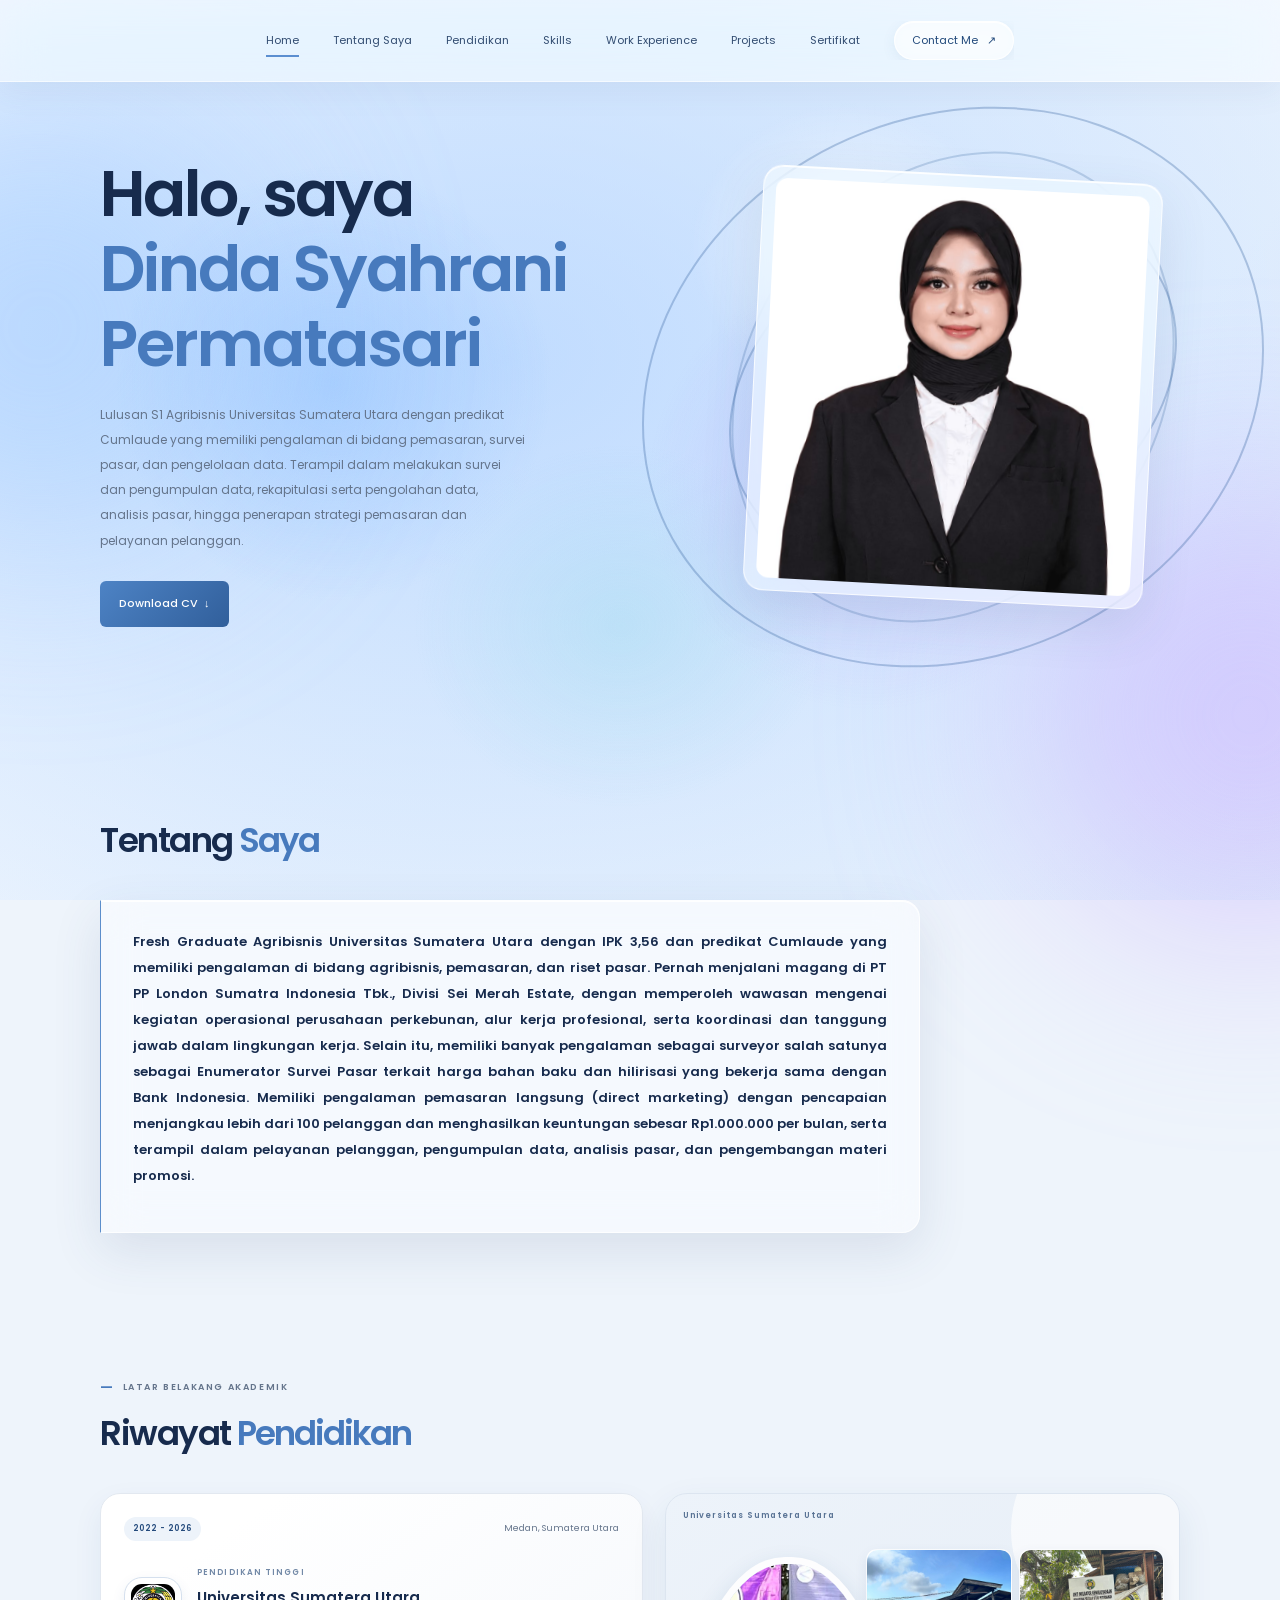
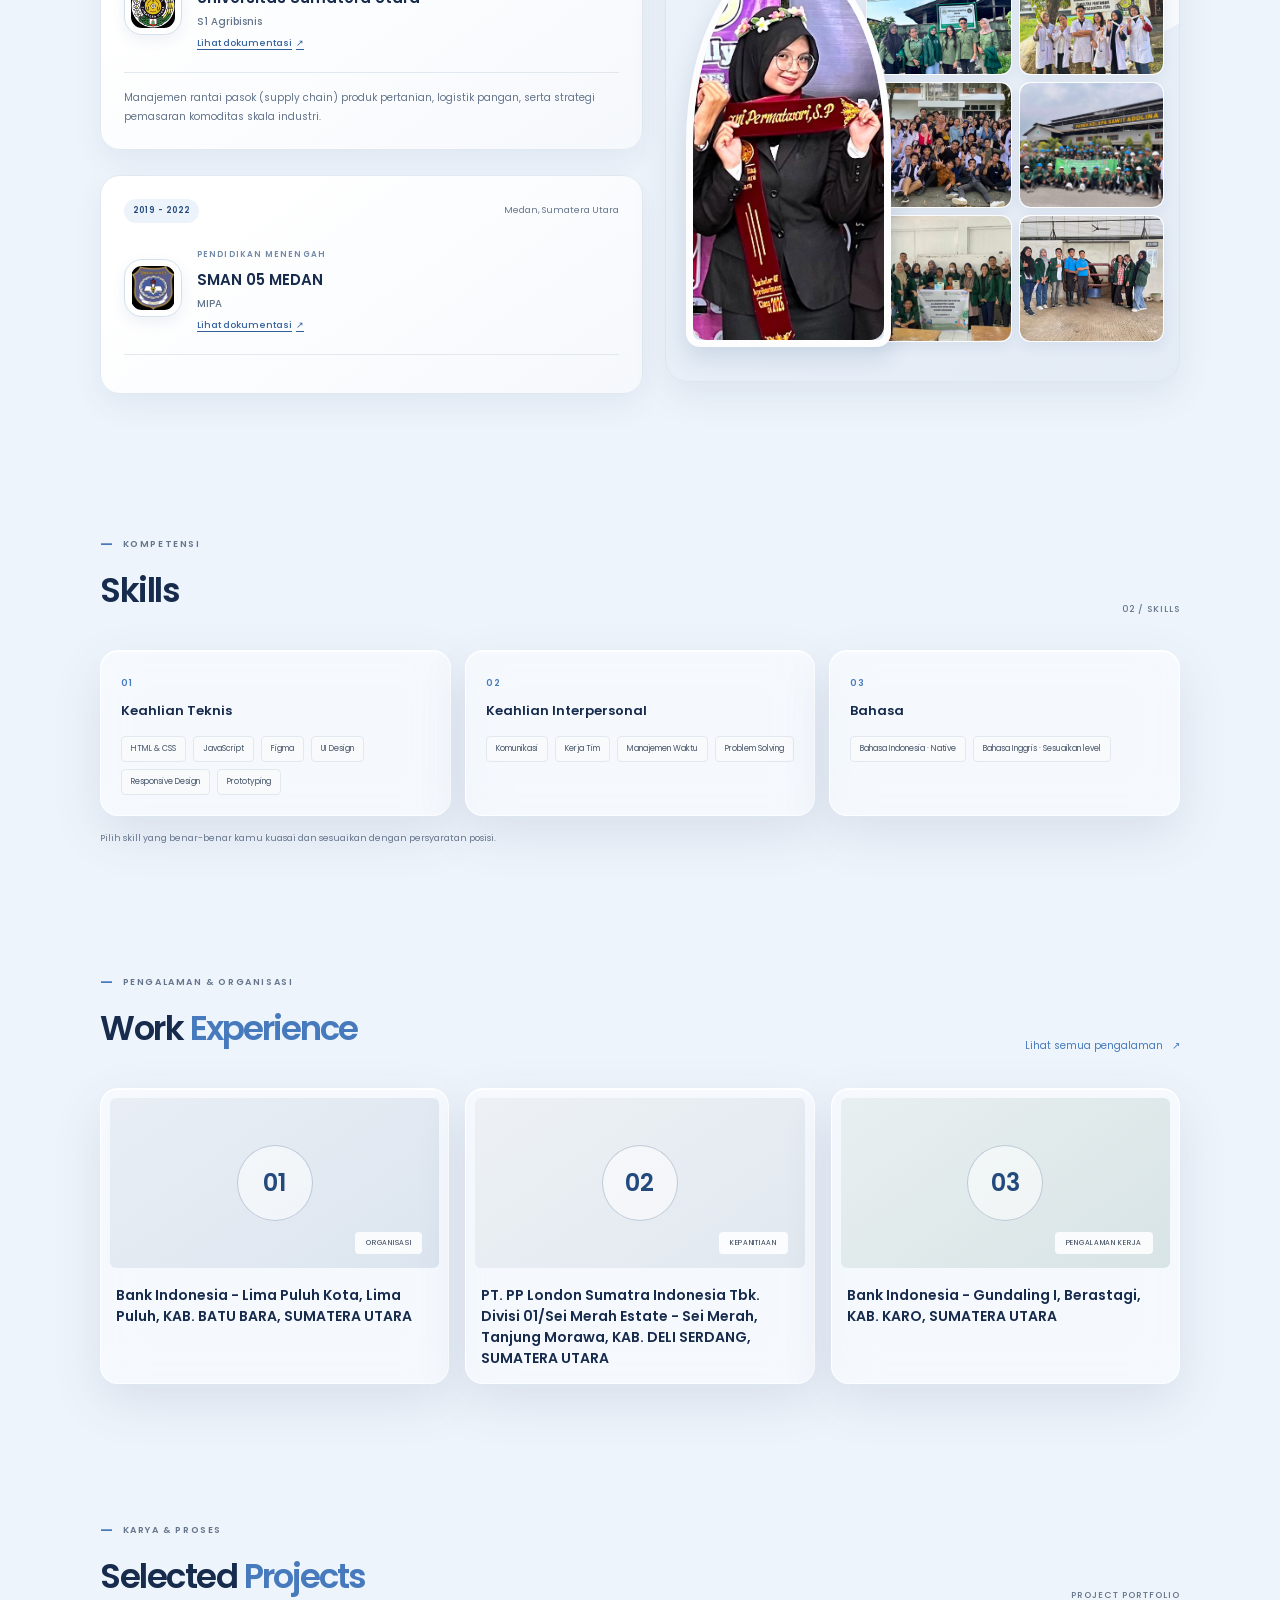
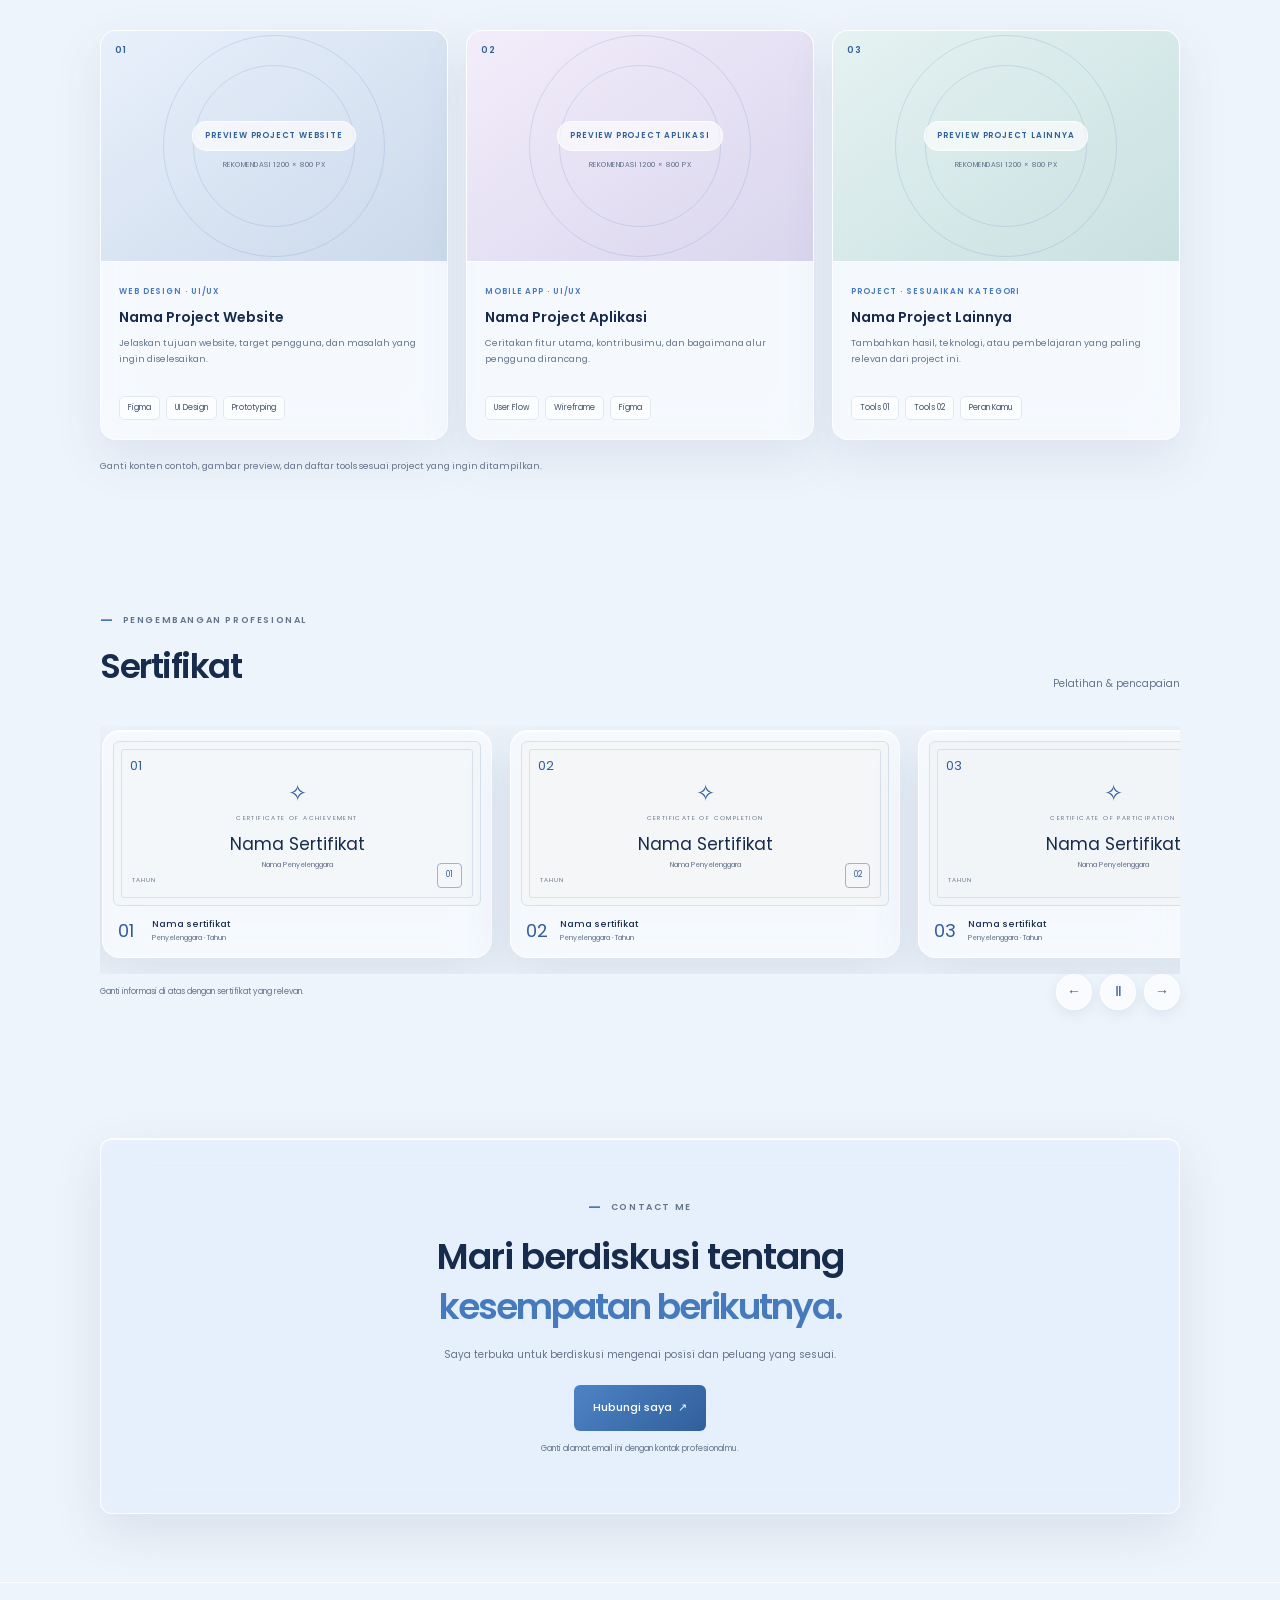
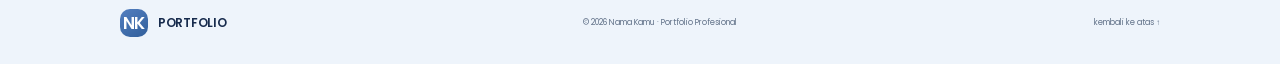
==== index.html @ f0061ddd "penambahan dokumentasi" ====
<!DOCTYPE html>
<html lang="id">
  <head>
    <meta charset="UTF-8" />
    <meta name="viewport" content="width=device-width, initial-scale=1.0" />
    <meta
      name="description"
      content="Portfolio profesional berisi profil, project, kompetensi, dan sertifikat."
    />
    <meta name="theme-color" content="#f7f9fc" />
    <title>Dinda Syahrani — Portfolio </title>
    <link rel="preconnect" href="https://fonts.googleapis.com" />
    <link rel="preconnect" href="https://fonts.gstatic.com" crossorigin />
    <link
      href="https://fonts.googleapis.com/css2?family=Poppins:wght@300;400;500;600;700;800&display=swap"
      rel="stylesheet"
    />
    <link rel="stylesheet" href="style.css" />
    <script src="script.js" defer></script>
  </head>
  <body>
    <div class="scroll-progress" aria-hidden="true"><span></span></div>
    <div class="page-glow page-glow-one" aria-hidden="true"></div>
    <div class="page-glow page-glow-two" aria-hidden="true"></div>

    <header class="site-header">
      <!-- <a class="brand" href="index.html" aria-label="Kembali ke beranda">
        <span class="brand-mark">DS</span>
        <span>PORTFOLIO</span>
      </a> -->
      <nav class="site-nav" id="site-nav" aria-label="Navigasi utama">
        <a class="nav-link active" href="#home">Home</a>
        <a class="nav-link" href="#about">Tentang Saya</a>
        <a class="nav-link" href="#education">Pendidikan</a>
        <a class="nav-link" href="#skills">Skills</a>
        <a class="nav-link" href="#work-experience">Work Experience</a>
        <a class="nav-link" href="#projects">Projects</a>
        <a class="nav-link" href="#certificates">Sertifikat</a>
        <a class="nav-cta" href="#contact">Contact Me <span>↗</span></a>
      </nav>
    </header>

    <main>
      <section class="hero section-shell" id="home">
        <div class="hero-copy reveal">

          <h1>Halo, saya<br /><span class="pink-text">Dinda Syahrani Permatasari</span></h1>
          <p class="hero-description">
            Lulusan S1 Agribisnis Universitas Sumatera Utara dengan predikat Cumlaude yang memiliki pengalaman di bidang pemasaran, survei pasar,
            dan pengelolaan data. Terampil dalam melakukan survei dan pengumpulan data, rekapitulasi serta pengolahan data,
            analisis pasar, hingga penerapan strategi pemasaran dan pelayanan pelanggan.
          </p>
          <div class="hero-actions">
            <a class="button button-primary" href="CV/CV DINDA SYAHRANI PERMATASARI.pdf" download>
              Download CV <span>↓</span>
            </a>
          </div>
        </div>
        <div class="hero-art reveal" aria-label="Placeholder foto profil">
          <div class="orbit orbit-one"></div>
          <div class="orbit orbit-two"></div>
          <div class="orbit orbit-three"></div>

          <div class="profile-card">
            <div class="portrait-frame">
             <img
                class="portrait"
                src="Picture/Hlaman Utama.jpeg"
                alt="Foto Dinda Syahrani"
              />
            </div>
          </div>
        </div>
      </section>

      <section class="about section-shell" id="about">
        <div class="section-heading reveal">
          <h2>Tentang <span class="pink-text">Saya</span></h2>
        </div>
        <div class="about-summary reveal">
          <p>
            <strong>
              Fresh Graduate Agribisnis Universitas Sumatera Utara dengan IPK 3,56 dan predikat Cumlaude yang memiliki pengalaman di bidang agribisnis, pemasaran, dan riset pasar. Pernah menjalani magang di PT PP London Sumatra Indonesia Tbk., Divisi Sei Merah Estate, dengan memperoleh wawasan mengenai kegiatan operasional perusahaan perkebunan, alur kerja profesional, serta koordinasi dan tanggung jawab dalam lingkungan kerja. Selain itu, memiliki banyak pengalaman sebagai surveyor salah satunya sebagai Enumerator Survei Pasar terkait harga bahan baku dan hilirisasi yang bekerja sama dengan Bank Indonesia. Memiliki pengalaman pemasaran langsung (direct marketing) dengan pencapaian menjangkau lebih dari 100 pelanggan dan menghasilkan keuntungan sebesar Rp1.000.000 per bulan, serta terampil dalam pelayanan pelanggan, pengumpulan data, analisis pasar, dan pengembangan materi promosi.
            </strong>
          </p>
        </div>
      </section>



      <section class="resume-section section-shell education-section" id="education">
        <div class="section-heading reveal">
          <div>
          <span class="eyebrow"><span class="sparkle">—</span> LATAR BELAKANG AKADEMIK</span>
            <h2>Riwayat <span class="pink-text">Pendidikan</span></h2>
          </div>
        </div>
        <div class="education-layout">
          <div class="education-details">
            <article class="education-primary reveal">
              <div class="education-meta">
                <span class="timeline-date">2022 - 2026</span>
                <span class="timeline-location">Medan, Sumatera Utara</span>
              </div>
              <div class="education-school">
                <img class="education-emblem" src="Picture/usu.jpeg" alt="Logo Universitas Sumatera Utara" />
                <div>
                  <span class="education-kicker">PENDIDIKAN TINGGI</span>
                  <h3>Universitas Sumatera Utara</h3>
                  <p class="timeline-subtitle">S1 Agribisnis</p>
                  <a class="education-documentation" href="Dokumentasi/Cumlaude.pdf" target="_blank" rel="noopener">
                    Lihat dokumentasi <span aria-hidden="true">↗</span>
                  </a>
                </div>
              </div>
              <div class="education-rule" aria-hidden="true"></div>
              <p class="education-description">Manajemen rantai pasok (supply chain) produk pertanian, logistik pangan, serta strategi pemasaran komoditas skala industri.</p>
            </article>
            
            <article class="education-primary reveal">
              <div class="education-meta">
                <span class="timeline-date">2019 - 2022</span>
                <span class="timeline-location">Medan, Sumatera Utara</span>
              </div>
              <div class="education-school">
                <img class="education-emblem" src="Picture/sman 5.jpeg" alt="Logo SMAN 5 Medan" />
                <div>
                  <span class="education-kicker">PENDIDIKAN MENENGAH</span>
                  <h3>SMAN 05 MEDAN</h3>
                  <p class="timeline-subtitle">MIPA</p>
                  <a class="education-documentation" href="Dokumentasi/Ijazah SMA.pdf" target="_blank" rel="noopener">
                    Lihat dokumentasi <span aria-hidden="true">↗</span>
                  </a>
                </div>
              </div>
              <div class="education-rule" aria-hidden="true"></div>
            </article>
          </div>


          <div class="education-collage reveal" aria-label="Kolase foto pendidikan">
            <div class="education-collage-label">Universitas Sumatera Utara</div>
            <div class="education-photo-grid">
              <div class="education-photo education-photo-campus">
                <img src="Picture/Foto Kampus.jpeg" alt="Foto kampus" />
              </div>
              <div class="education-photo education-photo-activity">
                <img src="Picture/Foto Kegiatan.jpeg" alt="Foto kegiatan pendidikan" />
              </div>
              <div class="education-photo education-photo-class">
                <img src="Picture/Foto Kelas.jpeg" alt="Foto kelas" />
              </div>
              <div class="education-photo education-photo-project">
                <img src="Picture/WhatsApp Image 2026-11-02 at 10.07.2222.jpeg" alt="Foto proyek pendidikan" />
              </div>
              <div class="education-photo education-photo-project">
                <img src="Picture/foto 5.jpeg" alt="Foto proyek pendidikan" />
              </div>
              <div class="education-photo education-photo-project2">
                <img src="Picture/foto 6.jpeg" alt="Foto proyek pendidikan" />
              </div>
            </div>
            <div class="education-photo education-photo-portrait">
              <img src="Picture/foto client.jpeg" alt="">
            </div>
          </div>
        </div>
      </section>

      

      <section class="resume-section section-shell" id="skills">
        <div class="section-heading section-heading-row reveal">
          <div>
            <span class="eyebrow"><span class="sparkle">—</span> KOMPETENSI</span>
            <h2>Skills</h2>
          </div>
          <span class="section-index">02 / SKILLS</span>
        </div>
        <div class="skills-grid">
          <article class="skill-group reveal">
            <span class="skill-number">01</span>
            <h3>Keahlian Teknis</h3>
            <div class="skill-tags"><span>HTML &amp; CSS</span><span>JavaScript</span><span>Figma</span><span>UI Design</span><span>Responsive Design</span><span>Prototyping</span></div>
          </article>
          <article class="skill-group reveal">
            <span class="skill-number">02</span>
            <h3>Keahlian Interpersonal</h3>
            <div class="skill-tags"><span>Komunikasi</span><span>Kerja Tim</span><span>Manajemen Waktu</span><span>Problem Solving</span></div>
          </article>
          <article class="skill-group reveal">
            <span class="skill-number">03</span>
            <h3>Bahasa</h3>
            <div class="skill-tags"><span>Bahasa Indonesia · Native</span><span>Bahasa Inggris · Sesuaikan level</span></div>
          </article>
        </div>
        <p class="section-note reveal">Pilih skill yang benar-benar kamu kuasai dan sesuaikan dengan persyaratan posisi.</p>
      </section>



      <section class="project-preview section-shell" id="work-experience">
        <div class="section-heading section-heading-row reveal">
          <div>
            <span class="eyebrow"><span class="sparkle">—</span> PENGALAMAN &amp; ORGANISASI</span>
            <h2>Work <span class="pink-text">Experience</span></h2>
          </div>
          <a class="text-link desktop-link" href="projects.html#experience-list">Lihat semua pengalaman <span>↗</span></a>
        </div>

        <div class="preview-grid">
          <a class="preview-card preview-one reveal" href="projects.html#organization-1">
            <div class="preview-art art-lilac"><span class="academic-visual">01</span><span class="art-bubble">ORGANISASI</span></div>
            <div class="preview-info"><div><span class="project-type"></span>
              <h3>Bank Indonesia - Lima 
                  Puluh Kota, Lima Puluh, 
                  KAB. BATU BARA, 
                  SUMATERA UTARA</h3>
            </div></div>
          </a>

          <a class="preview-card preview-two reveal" href="projects.html#organization-2">
            <div class="preview-art art-peach"><span class="academic-visual">02</span><span class="art-bubble">KEPANITIAAN</span></div>
            <div class="preview-info"><div><span class="project-type"></span>
              <h3>PT. PP London Sumatra 
                  Indonesia Tbk. 
                  Divisi 01/Sei Merah
                  Estate - Sei Merah, 
                  Tanjung Morawa, 
                  KAB. DELI SERDANG, 
                  SUMATERA UTARA</h3>
            </div></div>
          </a>

          <a class="preview-card preview-three reveal" href="projects.html#organization-3">
            <div class="preview-art art-mint"><span class="academic-visual">03</span><span class="art-bubble">PENGALAMAN KERJA</span></div>
            <div class="preview-info"><div><span class="project-type"></span>
              <h3>Bank Indonesia - Gundaling I, Berastagi, KAB. KARO, SUMATERA UTARA</h3>
            </div></div>
          </a>
        </div>
        <a class="text-link mobile-link" href="projects.html#experience-list">Lihat semua pengalaman <span>↗</span></a>
      </section>

      <section class="portfolio-projects section-shell" id="projects">
        <div class="section-heading section-heading-row reveal">
          <div>
            <span class="eyebrow"><span class="sparkle">—</span> KARYA &amp; PROSES</span>
            <h2>Selected <span class="pink-text">Projects</span></h2>
          </div>
          <span class="section-index">PROJECT PORTFOLIO</span>
        </div>
        <div class="project-showcase-grid">
          <article class="project-showcase-card reveal">
            <div class="project-showcase-visual project-visual-website" role="img" aria-label="Slot gambar preview project website">
              <span class="project-showcase-number">01</span>
              <span class="project-showcase-placeholder">PREVIEW PROJECT WEBSITE</span>
              <span class="project-showcase-size">REKOMENDASI 1200 × 800 PX</span>
            </div>
            <div class="project-showcase-copy">
              <span class="project-showcase-type">WEB DESIGN · UI/UX</span>
              <h3>Nama Project Website</h3>
              <p>Jelaskan tujuan website, target pengguna, dan masalah yang ingin diselesaikan.</p>
              <div class="project-showcase-tags"><span>Figma</span><span>UI Design</span><span>Prototyping</span></div>
            </div>
          </article>
          <article class="project-showcase-card reveal">
            <div class="project-showcase-visual project-visual-mobile" role="img" aria-label="Slot gambar preview project aplikasi">
              <span class="project-showcase-number">02</span>
              <span class="project-showcase-placeholder">PREVIEW PROJECT APLIKASI</span>
              <span class="project-showcase-size">REKOMENDASI 1200 × 800 PX</span>
            </div>
            <div class="project-showcase-copy">
              <span class="project-showcase-type">MOBILE APP · UI/UX</span>
              <h3>Nama Project Aplikasi</h3>
              <p>Ceritakan fitur utama, kontribusimu, dan bagaimana alur pengguna dirancang.</p>
              <div class="project-showcase-tags"><span>User Flow</span><span>Wireframe</span><span>Figma</span></div>
            </div>
          </article>
          <article class="project-showcase-card reveal">
            <div class="project-showcase-visual project-visual-dashboard" role="img" aria-label="Slot gambar preview project dashboard">
              <span class="project-showcase-number">03</span>
              <span class="project-showcase-placeholder">PREVIEW PROJECT LAINNYA</span>
              <span class="project-showcase-size">REKOMENDASI 1200 × 800 PX</span>
            </div>
            <div class="project-showcase-copy">
              <span class="project-showcase-type">PROJECT · SESUAIKAN KATEGORI</span>
              <h3>Nama Project Lainnya</h3>
              <p>Tambahkan hasil, teknologi, atau pembelajaran yang paling relevan dari project ini.</p>
              <div class="project-showcase-tags"><span>Tools 01</span><span>Tools 02</span><span>Peran Kamu</span></div>
            </div>
          </article>
        </div>
        <p class="section-note reveal">Ganti konten contoh, gambar preview, dan daftar tools sesuai project yang ingin ditampilkan.</p>
      </section>

      <section class="certificates section-shell" id="certificates">
        <div class="section-heading section-heading-row reveal">
          <div>
            <span class="eyebrow"><span class="sparkle">—</span> PENGEMBANGAN PROFESIONAL</span>
            <h2>Sertifikat</h2>
          </div>
          <span class="certificate-count">Pelatihan &amp; pencapaian</span>
        </div>
        <div class="certificate-carousel reveal" data-certificate-carousel>
          <div class="certificate-grid" data-certificate-track tabindex="0" aria-label="Daftar sertifikat">
            <article class="certificate-card">
              <div class="certificate-paper">
                <span class="certificate-corner">01</span>
                <span class="certificate-icon">✧</span>
                <span class="certificate-label">CERTIFICATE OF ACHIEVEMENT</span>
                <span class="certificate-name">Nama Sertifikat</span>
                <span class="certificate-recipient">Nama Penyelenggara</span>
                <span class="certificate-seal">01</span>
                <span class="certificate-year">TAHUN</span>
              </div>
              <div class="certificate-meta"><span>01</span><strong>Nama sertifikat</strong><span>Penyelenggara · Tahun</span></div>
            </article>
            <article class="certificate-card">
              <div class="certificate-paper certificate-paper-peach">
                <span class="certificate-corner">02</span>
                <span class="certificate-icon">✧</span>
                <span class="certificate-label">CERTIFICATE OF COMPLETION</span>
                <span class="certificate-name">Nama Sertifikat</span>
                <span class="certificate-recipient">Nama Penyelenggara</span>
                <span class="certificate-seal">02</span>
                <span class="certificate-year">TAHUN</span>
              </div>
              <div class="certificate-meta"><span>02</span><strong>Nama sertifikat</strong><span>Penyelenggara · Tahun</span></div>
            </article>
            <article class="certificate-card">
              <div class="certificate-paper certificate-paper-lilac">
                <span class="certificate-corner">03</span>
                <span class="certificate-icon">✧</span>
                <span class="certificate-label">CERTIFICATE OF PARTICIPATION</span>
                <span class="certificate-name">Nama Sertifikat</span>
                <span class="certificate-recipient">Nama Penyelenggara</span>
                <span class="certificate-seal">03</span>
                <span class="certificate-year">TAHUN</span>
              </div>
              <div class="certificate-meta"><span>03</span><strong>Nama sertifikat</strong><span>Penyelenggara · Tahun</span></div>
            </article>
          </div>
          <div class="certificate-carousel-controls">
            <p class="certificate-note">Ganti informasi di atas dengan sertifikat yang relevan.</p>
            <div class="certificate-carousel-buttons">
              <button class="carousel-button" type="button" data-certificate-prev aria-label="Lihat sertifikat sebelumnya">←</button>
              <button class="carousel-button" type="button" data-certificate-toggle aria-label="Jeda auto slide">Ⅱ</button>
              <button class="carousel-button" type="button" data-certificate-next aria-label="Lihat sertifikat berikutnya">→</button>
            </div>
          </div>
        </div>
      </section>

      <section class="contact-section section-shell" id="contact">
        <div class="contact-card reveal">
          <span class="contact-flower">✿</span>
          <span class="eyebrow"><span class="sparkle">—</span> CONTACT ME</span>
          <h2>Mari berdiskusi tentang<br /><span class="pink-text">kesempatan berikutnya.</span></h2>
          <p>Saya terbuka untuk berdiskusi mengenai posisi dan peluang yang sesuai.</p>
          <a class="button button-primary" href="mailto:hello@example.com">Hubungi saya <span>↗</span></a>
          <span class="contact-note">Ganti alamat email ini dengan kontak profesionalmu.</span>
        </div>
      </section>
    </main>

    <footer class="site-footer">
      <a class="brand footer-brand" href="#home"><span class="brand-mark">NK</span><span>PORTFOLIO</span></a>
      <p>© 2026 Nama Kamu · Portfolio Profesional</p>
      <a class="back-top" href="#home">kembali ke atas ↑</a>
    </footer>
  </body>
</html>
---- style.css ----
@import url("https://fonts.googleapis.com/css2?family=DM+Serif+Display:ital@0;1&display=swap");

:root {
  --ink: #392b36;
  --muted: #877681;
  --pink: #e77eaa;
  --pink-dark: #c85c8c;
  --pink-light: #fff0f6;
  --line: #f2e4eb;
  --paper: #fffafc;
  --serif: "DM Serif Display", Georgia, serif;
}

* { box-sizing: border-box; }
html { overflow-x: hidden; scroll-behavior: smooth; scroll-padding-top: 100px; }
body {
  margin: 0;
  color: var(--ink);
  background: var(--paper);
  font-family: "Poppins", sans-serif;
  font-size: 14px;
  overflow-x: hidden;
}
body::before {
  position: fixed;
  z-index: -2;
  inset: 0;
  background-image: radial-gradient(#edcad8 0.65px, transparent 0.65px);
  background-size: 24px 24px;
  content: "";
  opacity: .25;
  pointer-events: none;
}
a { color: inherit; text-decoration: none; }
button { font: inherit; }
.page-glow { position: absolute; z-index: -1; width: 380px; height: 380px; border-radius: 50%; filter: blur(85px); opacity: .31; pointer-events: none; }
.page-glow-one { top: 80px; left: -250px; background: #ffd1e4; }
.page-glow-two { top: 600px; right: -270px; background: #f8d7e7; }
.scroll-progress { position: fixed; z-index: 30; top: 0; right: 0; left: 0; height: 2px; pointer-events: none; }
.scroll-progress span { display: block; width: 100%; height: 100%; background: linear-gradient(90deg, #f1b1cb, #d76e9b); transform: scaleX(0); transform-origin: left; }
.site-header { position: fixed; z-index: 20; top: 0; left: 0; display: flex; width: 100%; height: 82px; align-items: center; justify-content: center; padding: 0 max(calc((100vw - 1120px) / 2), 7.2%); border-bottom: 1px solid rgba(242, 228, 235, .76); background: rgba(255, 250, 252, .84); backdrop-filter: blur(16px); }
.brand { display: inline-flex; align-items: center; gap: 10px; font-size: 12px; font-weight: 600; letter-spacing: -.3px; }
.brand-mark { position: relative; display: grid; width: 34px; height: 34px; place-items: center; border-radius: 12px; color: white; background: #e888ae; font-family: var(--serif); font-size: 21px; }
.brand-mark span { position: absolute; top: -6px; right: -7px; color: #b95883; font-family: "Poppins", sans-serif; font-size: 12px; }
.site-nav { display: flex; min-width: 0; max-width: 100%; align-items: center; justify-content: center; gap: 34px; overflow-x: auto; scrollbar-width: none; }
.site-nav::-webkit-scrollbar { display: none; }
.nav-link, .nav-cta { flex: 0 0 auto; }
.nav-link { position: relative; color: #806f79; font-size: 11px; transition: color .25s ease; }
.nav-link:hover, .nav-link.active { color: var(--pink-dark); }
.nav-link.active::after { position: absolute; right: 0; bottom: -8px; left: 0; height: 1px; background: var(--pink); content: ""; }
.nav-cta { padding: 10px 17px; border: 1px solid #f1d4e0; border-radius: 30px; color: var(--pink-dark); font-size: 11px; transition: transform .25s ease, background .25s ease; }
.nav-cta:hover { transform: translateY(-2px); background: #fff0f6; }
.nav-cta span, .button span, .text-link span, .detail-link span { display: inline-block; margin-left: 6px; transition: transform .25s ease; }
.nav-cta:hover span, .button:hover span, .text-link:hover span, .detail-link:hover span { transform: translate(3px, -2px); }
.section-shell { position: relative; width: min(100% - 48px, 1040px); margin-inline: auto; }
main { padding-top: 82px; }
.hero { display: grid; min-height: 660px; grid-template-columns: 1fr .9fr; align-items: center; padding: 55px 0 100px; }
.hero-copy { position: relative; z-index: 2; padding-bottom: 10px; }
.eyebrow { display: inline-flex; align-items: center; gap: 8px; color: #a28391; font-size: 10px; font-weight: 500; letter-spacing: 1.4px; text-transform: uppercase; }
.sparkle { color: var(--pink); font-size: 14px; }
h1, h2, h3, p { margin-top: 0; }
.hero h1, .projects-hero h1 { margin: 20px 0 20px; font-size: clamp(42px, 6vw, 69px); font-weight: 600; letter-spacing: -3.8px; line-height: 1.17; }
.pink-text { color: var(--pink); font-family: var(--serif); font-weight: 400; font-style: italic; letter-spacing: -1px; }
.period { color: var(--pink); }
.hero-description { max-width: 425px; margin-bottom: 28px; color: var(--muted); font-size: 12px; line-height: 2.1; }
.hero-actions { display: flex; align-items: center; gap: 22px; }
.button { display: inline-flex; min-height: 44px; align-items: center; justify-content: center; padding: 0 19px; border-radius: 28px; font-size: 10px; font-weight: 500; transition: transform .25s ease, box-shadow .25s ease, background .25s ease; }
.button:hover { transform: translateY(-3px); }
.button-primary { color: white; background: var(--pink); box-shadow: 0 8px 20px rgba(212, 111, 154, .22); }
.button-primary:hover { background: var(--pink-dark); box-shadow: 0 10px 24px rgba(212, 111, 154, .3); }
.button-quiet { color: #8e7381; }
.button-quiet:hover { background: #fff0f6; }
.hero-note { display: flex; align-items: center; gap: 8px; margin-top: 52px; color: #a18d97; font-size: 9px; }
.status-dot { width: 7px; height: 7px; border-radius: 50%; background: #9dc9a7; box-shadow: 0 0 0 4px #e8f4e9; animation: pulse 2s infinite; }
.hero-art { position: relative; display: grid; min-height: 450px; grid-column: 2; place-items: center; }
.profile-card { position: relative; z-index: 2; width: 280px; padding: 12px; border: 1px solid white; border-radius: 20px; background: #fff; box-shadow: 0 24px 70px rgba(144, 84, 112, .14); transform: rotate(3deg); animation: card-float 5s ease-in-out infinite; }
.profile-card-top, .profile-card-bottom { display: flex; align-items: center; justify-content: space-between; padding: 6px 6px 10px; color: #b496a4; font-size: 8px; letter-spacing: .5px; }
.profile-card-top span:last-child, .profile-heart { color: #e990b3; font-size: 17px; }
.portrait-frame { overflow: hidden; border-radius: 13px; }
.portrait { display: block; width: 100%; height: 400px; object-fit: cover; object-position: center; }
.profile-card-bottom { padding: 11px 6px 4px; }
.profile-card-bottom div { display: grid; gap: 3px; }
.profile-card-bottom strong { color: #634c58; font-size: 11px; }
.profile-card-bottom div span { color: #aa939e; font-size: 8px; }
.orbit { position: absolute; border: 1px solid rgba(222, 154, 183, .43); border-radius: 50%; transform: rotate(-26deg); }
.orbit-one { width: 375px; height: 250px; animation: orbit-rotate 24s linear infinite; }
.orbit-two { width: 325px; height: 400px; border-color: rgba(222, 154, 183, .24); transform: rotate(36deg); animation: orbit-rotate 30s linear infinite reverse; }
.float-sticker { position: absolute; z-index: 3; display: grid; width: 41px; height: 41px; place-items: center; border: 1px solid #f7e1eb; border-radius: 14px; background: rgba(255, 255, 255, .88); box-shadow: 0 8px 20px rgba(173, 117, 143, .12); animation: sticker-float 3s ease-in-out infinite; }
.sticker-star { top: 49px; right: 45px; color: #e5a84e; font-size: 19px; }
.sticker-heart { top: 159px; left: 8px; color: #de80a5; font-size: 24px; animation-delay: .6s; }
.sticker-flower { right: 14px; bottom: 76px; color: #dc7ca4; font-size: 22px; animation-delay: 1s; }
.art-caption { position: absolute; right: 5px; bottom: 28px; color: #a68a98; font-family: var(--serif); font-size: 13px; font-style: italic; transform: rotate(-5deg); }
.art-caption span { color: var(--pink); }
.scroll-hint { position: absolute; bottom: 33px; left: 0; display: flex; align-items: center; gap: 10px; color: #ae98a3; font-size: 8px; letter-spacing: 1px; text-transform: uppercase; }
.scroll-hint span { width: 20px; height: 31px; border: 1px solid #e8c8d6; border-radius: 20px; }
.scroll-hint span::after { display: block; width: 3px; height: 6px; margin: 6px auto; border-radius: 3px; background: var(--pink); content: ""; animation: scroll-dot 1.4s infinite; }
.about, .project-preview { padding-top: 75px; padding-bottom: 80px; }
.certificates { padding-top: 55px; padding-bottom: 80px; }
.certificate-count { color: #a38d98; font-size: 9px; }
.certificate-count span { color: var(--pink); }
.certificate-grid { display: grid; grid-template-columns: repeat(3, 1fr); gap: 16px; }
.certificate-card { padding: 10px; border: 1px solid var(--line); border-radius: 17px; background: rgba(255,255,255,.82); transition: transform .35s ease, box-shadow .35s ease; }
.certificate-card:hover { transform: translateY(-7px) rotate(-.5deg); box-shadow: 0 16px 35px rgba(150, 94, 122, .13); }
.certificate-paper { position: relative; display: flex; min-height: 165px; flex-direction: column; align-items: center; justify-content: center; overflow: hidden; border: 1px solid rgba(222, 154, 183, .28); border-radius: 11px; background: linear-gradient(145deg, #fff5f9, #fbe8f0); text-align: center; }
.certificate-paper::before { position: absolute; inset: 7px; border: 1px solid rgba(210, 143, 171, .3); border-radius: 7px; content: ""; }
.certificate-paper::after { position: absolute; top: -50%; left: -60%; width: 45%; height: 200%; background: linear-gradient(90deg, transparent, rgba(255,255,255,.7), transparent); content: ""; transform: rotate(25deg); transition: left .65s ease; }
.certificate-card:hover .certificate-paper::after { left: 120%; }
.certificate-paper-peach { background: linear-gradient(145deg, #fff8f1, #f9e9dc); }
.certificate-paper-lilac { background: linear-gradient(145deg, #fbf5ff, #eee5f7); }
.certificate-corner { position: absolute; z-index: 1; top: 14px; left: 16px; color: #d78aaa; font-size: 13px; }
.certificate-icon { color: #d993b0; font-size: 23px; animation: certificate-glow 2.8s ease-in-out infinite; }
.certificate-label { margin-top: 4px; color: #a78b98; font-size: 6px; letter-spacing: 1.4px; }
.certificate-name { margin-top: 8px; color: #634c58; font-family: var(--serif); font-size: 17px; }
.certificate-recipient { margin-top: 3px; color: #a58c98; font-size: 7px; }
.certificate-seal { position: absolute; right: 18px; bottom: 17px; display: grid; width: 25px; height: 25px; place-items: center; border: 1px solid #d9a0b7; border-radius: 50%; color: #d47e9f; font-size: 13px; }
.certificate-year { position: absolute; bottom: 20px; left: 18px; color: #ac929f; font-size: 6px; letter-spacing: 1px; }
.certificate-meta { display: grid; grid-template-columns: 27px 1fr; align-items: center; column-gap: 7px; padding: 11px 5px 3px; }
.certificate-meta > span:first-child { grid-row: span 2; color: #d987a8; font-family: var(--serif); font-size: 18px; }
.certificate-meta strong { color: #634c58; font-size: 9px; font-weight: 500; }
.certificate-meta > span:last-child { color: #ad97a2; font-size: 7px; }
.certificate-note { margin: 15px 0 0; color: #ae98a3; font-size: 8px; text-align: right; }
.section-heading { margin-bottom: 34px; }
.section-heading h2 { margin: 10px 0 0; font-size: 37px; font-weight: 500; letter-spacing: -1.7px; }
.about-grid { display: grid; grid-template-columns: 1.2fr .8fr; gap: 16px; }
.about-card { position: relative; overflow: hidden; padding: 27px 28px; border: 1px solid var(--line); border-radius: 18px; background: rgba(255, 255, 255, .75); }
.about-story { grid-row: span 2; min-height: 255px; background: linear-gradient(135deg, #fff 20%, #fff4f8 100%); }
.card-kicker { margin-bottom: 12px; color: #bd8ea2; font-size: 9px; letter-spacing: 1.3px; text-transform: uppercase; }
.about-card h3 { max-width: 440px; margin-bottom: 13px; font-family: var(--serif); font-size: 24px; font-weight: 400; line-height: 1.35; }
.about-copy { max-width: 475px; margin: 0; color: var(--muted); font-size: 10px; line-height: 2; }
.card-doodle { position: absolute; top: 19px; right: 24px; color: #e99bb9; font-size: 24px; }
.about-fun { min-height: 158px; background: #fff9fb; }
.about-fun h3, .about-values h3 { margin-bottom: 13px; font-family: "Poppins", sans-serif; font-size: 14px; font-weight: 600; }
.interest-list { display: flex; flex-wrap: wrap; gap: 7px; }
.interest-list span, .tag-list span { padding: 7px 10px; border: 1px solid #f4e4eb; border-radius: 20px; color: #8d7481; background: #fff; font-size: 9px; }
.about-values { min-height: 155px; background: #fff7f1; }
.about-values h3 { max-width: 300px; margin-bottom: 8px; line-height: 1.7; }
.tiny-sun { position: absolute; top: 19px; right: 23px; color: #e4ad62; font-size: 23px; }
.section-heading-row { display: flex; align-items: end; justify-content: space-between; }
.section-heading-row .section-heading { margin: 0; }
.text-link { color: var(--pink-dark); font-size: 10px; }
.text-link:hover { color: #9b456d; }
.preview-grid { display: grid; grid-template-columns: repeat(3, 1fr); gap: 18px; margin-top: 30px; }
.preview-card { display: block; padding: 9px; border: 1px solid var(--line); border-radius: 17px; background: rgba(255, 255, 255, .9); transition: transform .3s ease, box-shadow .3s ease; }
.preview-card:hover { transform: translateY(-7px); box-shadow: 0 16px 35px rgba(150, 94, 122, .12); }
.preview-art { position: relative; display: grid; overflow: hidden; min-height: 180px; place-items: center; border-radius: 11px; }
.art-lilac { background: linear-gradient(145deg, #f2e9ff, #ead9f2); }
.art-peach { background: linear-gradient(145deg, #fff0e2, #f8dccf); }
.art-mint { background: linear-gradient(145deg, #e1f4e5, #d2eadb); }
.art-emoji { font-size: 62px; filter: drop-shadow(0 10px 12px rgba(129, 83, 106, .15)); animation: sticker-float 3.5s ease-in-out infinite; }
.art-bubble { position: absolute; right: 17px; bottom: 14px; padding: 6px 11px; border-radius: 20px; color: #846b7b; background: rgba(255,255,255,.72); font-family: var(--serif); font-size: 11px; font-style: italic; }
.preview-info { display: flex; align-items: center; justify-content: space-between; padding: 13px 6px 5px; }
.project-type { color: #b391a1; font-size: 8px; letter-spacing: 1px; text-transform: uppercase; }
.preview-info h3 { margin: 4px 0 0; font-size: 13px; font-weight: 500; }
.round-arrow { display: grid; width: 20px; height: 20px; place-items: center; border: 1px solid #f1dce5; border-radius: 50%; color: var(--pink-dark); transition: color .2s, background .2s; }
.preview-card:hover .round-arrow { color: white; background: var(--pink); }
.preview-art { transition: filter .35s ease; }
.preview-card:hover .preview-art { filter: saturate(1.13); }
.mobile-link { display: none; }
.contact-section { padding-top: 60px; padding-bottom: 80px; }
.contact-card { position: relative; overflow: hidden; padding: 58px 25px; border: 1px solid #f3dbe6; border-radius: 23px; background: linear-gradient(120deg, #fff2f7, #fff8f8 58%, #fff3f0); text-align: center; }
.contact-card h2 { margin: 14px 0; font-size: clamp(26px, 4vw, 39px); font-weight: 500; letter-spacing: -1.4px; line-height: 1.4; }
.contact-card p { margin-bottom: 22px; color: var(--muted); font-size: 10px; }
.contact-flower { position: absolute; top: 17px; right: 9%; color: #dfa1b8; font-size: 42px; animation: orbit-rotate 20s linear infinite; }
.contact-note { display: block; margin-top: 12px; color: #b59ca8; font-size: 8px; }
.site-footer { display: flex; min-height: 82px; align-items: center; justify-content: space-between; gap: 12px; padding: 18px max(calc((100vw - 1040px) / 2), 7.2%); border-top: 1px solid var(--line); color: #a38e99; }
.footer-brand { color: var(--ink); }
.footer-brand .brand-mark { width: 28px; height: 28px; border-radius: 10px; font-size: 17px; }
.site-footer p, .back-top { margin: 0; font-size: 8px; }
.site-footer p span { color: var(--pink); }
.back-top { transition: color .2s; }
.back-top:hover { color: var(--pink-dark); }

/* Projects page */
.projects-hero { padding-top: 94px; padding-bottom: 38px; text-align: center; }
.projects-hero h1 { margin: 14px 0 10px; font-size: clamp(46px, 6vw, 64px); }
.projects-intro { max-width: 500px; margin: 0 auto; color: var(--muted); font-size: 11px; line-height: 2; }
.project-count { display: flex; align-items: center; justify-content: center; gap: 10px; margin-top: 25px; color: #a38d98; font-size: 9px; letter-spacing: .5px; }
.project-count span:first-child { color: var(--pink-dark); font-family: var(--serif); font-size: 20px; }
.count-flower { color: var(--pink); font-size: 16px; }
.projects-list { display: grid; gap: 22px; padding-top: 18px; padding-bottom: 70px; }
.project-detail-card { display: grid; min-height: 300px; grid-template-columns: 1fr 1fr; overflow: hidden; border: 1px solid var(--line); border-radius: 20px; background: rgba(255,255,255,.82); }
.project-detail-card.reverse .detail-art { order: 2; }
.detail-art { position: relative; display: grid; min-height: 300px; place-items: center; overflow: hidden; }
.detail-art::before, .detail-art::after { position: absolute; width: 200px; height: 200px; border: 1px solid rgba(255,255,255,.6); border-radius: 50%; content: ""; }
.detail-art::after { width: 270px; height: 270px; }
.mock-window { position: relative; z-index: 1; width: 215px; overflow: hidden; border: 5px solid rgba(255,255,255,.82); border-radius: 12px; background: #fffafc; box-shadow: 0 18px 35px rgba(98,73,91,.15); transform: rotate(-3deg); transition: transform .4s ease; }
.project-detail-card:hover .mock-window, .project-detail-card:hover .journal-mock, .project-detail-card:hover .berry-mock { transform: rotate(0) translateY(-4px); }
.mock-top { position: relative; display: flex; height: 23px; align-items: center; gap: 4px; padding-left: 8px; background: #fff; }
.mock-top span { width: 5px; height: 5px; border-radius: 50%; background: #e7b6cb; }
.mock-top b { position: absolute; right: 0; left: 0; color: #a1778e; font-size: 6px; font-weight: 500; text-align: center; }
.mock-content { display: flex; min-height: 172px; flex-direction: column; align-items: center; justify-content: center; background: linear-gradient(160deg,#fff1f7,#f3e7fb); }
.mock-flower { font-size: 25px; }
.mock-content strong { margin-top: 2px; color: #594350; font-family: var(--serif); font-size: 20px; font-weight: 400; line-height: 1.2; text-align: center; }
.mock-content small { margin-top: 8px; color: #9c7e8d; font-size: 6px; }
.mock-button { margin-top: 10px; padding: 5px 10px; border-radius: 20px; color: white; background: #d78aab; font-size: 6px; }
.detail-art-spark { position: absolute; z-index: 2; top: 38px; right: 18%; color: white; font-size: 22px; }
.art-caption-in { position: absolute; right: 15px; bottom: 13px; color: rgba(100,75,92,.68); font-family: var(--serif); font-size: 11px; font-style: italic; }
.detail-copy { display: flex; flex-direction: column; align-items: flex-start; justify-content: center; padding: 35px 38px; }
.detail-copy h2 { margin: 8px 0 11px; font-family: var(--serif); font-size: 31px; font-weight: 400; }
.detail-copy p { max-width: 390px; margin-bottom: 17px; color: var(--muted); font-size: 10px; line-height: 2; }
.tag-list { display: flex; flex-wrap: wrap; gap: 6px; margin-bottom: 20px; }
.tag-list span { padding: 5px 9px; background: #fff9fb; font-size: 8px; }
.detail-link { color: var(--pink-dark); font-size: 9px; }
.journal-mock { position: relative; z-index: 1; display: flex; width: 210px; min-height: 222px; flex-direction: column; align-items: flex-start; justify-content: center; padding: 25px; border: 8px solid rgba(255,255,255,.75); border-radius: 6px 15px 15px 6px; background: #fffaf5; box-shadow: 10px 16px 30px rgba(133,94,83,.15); transform: rotate(3deg); transition: transform .4s ease; }
.journal-sun { position: absolute; top: 12px; right: 16px; color: #e8b05e; font-size: 21px; }
.journal-label { margin-bottom: 10px; color: #c39381; font-size: 6px; letter-spacing: 1px; }
.journal-mock strong { font-family: var(--serif); font-size: 20px; font-weight: 400; line-height: 1.3; }
.journal-line { width: 100%; height: 1px; margin-top: 12px; background: #f0dfd5; }
.journal-line.short { width: 65%; margin-top: 8px; }
.journal-stamp { position: absolute; right: 15px; bottom: 14px; font-size: 23px; }
.berry-mock { position: relative; z-index: 1; display: flex; width: 190px; min-height: 205px; flex-direction: column; align-items: center; justify-content: center; border: 6px solid rgba(255,255,255,.7); border-radius: 50% 50% 44% 44%; background: #fff7f0; box-shadow: 0 16px 30px rgba(85,115,93,.13); transform: rotate(-3deg); transition: transform .4s ease; }
.berry-mock > span { font-size: 28px; }
.berry-mock small { margin-top: 3px; color: #a88878; font-size: 5px; letter-spacing: 1px; }
.berry-mock strong { margin-top: 6px; color: #694d4b; font-family: var(--serif); font-size: 21px; font-weight: 400; line-height: 1.1; text-align: center; }
.berry-row { display: flex; gap: 12px; margin-top: 12px; color: #d889a4; font-size: 13px; }
.berry-row i { font-style: normal; }
.projects-back { padding-bottom: 75px; }
.back-card { padding: 38px 20px; border: 1px solid var(--line); border-radius: 18px; background: #fff7fa; text-align: center; }
.back-card > span { color: var(--pink); font-size: 25px; }
.back-card h2 { margin: 10px 0 18px; font-family: var(--serif); font-size: 25px; font-weight: 400; }

.reveal { opacity: 0; transform: translateY(22px); transition: opacity .7s ease, transform .7s cubic-bezier(.2,.7,.2,1); }
.reveal.is-visible { opacity: 1; transform: translateY(0); }
.preview-card:nth-child(2), .about-card:nth-child(2), .project-detail-card:nth-child(2) { transition-delay: .1s; }
.preview-card:nth-child(3), .about-card:nth-child(3), .project-detail-card:nth-child(3) { transition-delay: .2s; }
@keyframes pulse { 50% { box-shadow: 0 0 0 7px rgba(157,201,167,.15); } }
@keyframes card-float { 0%, 100% { transform: rotate(3deg) translateY(0); } 50% { transform: rotate(1deg) translateY(-9px); } }
@keyframes sticker-float { 0%, 100% { transform: translateY(0) rotate(0); } 50% { transform: translateY(-8px) rotate(6deg); } }
@keyframes orbit-rotate { to { transform: rotate(334deg); } }
@keyframes scroll-dot { 0% { opacity: 0; transform: translateY(0); } 45% { opacity: 1; } 100% { opacity: 0; transform: translateY(9px); } }
@keyframes certificate-glow { 0%, 100% { transform: translateY(0) scale(1); opacity: .8; } 50% { transform: translateY(-3px) scale(1.14); opacity: 1; } }
@media (prefers-reduced-motion: reduce) {
  *, *::before, *::after { scroll-behavior: auto !important; animation-duration: .01ms !important; animation-iteration-count: 1 !important; transition-duration: .01ms !important; }
  .reveal { opacity: 1; transform: none; }
}
@media (max-width: 760px) {
  .hero-art { overflow: hidden; }
  .hero-copy { display: contents; }
  .site-header { height: 70px; padding: 10px 20px; }
  .site-nav { position: static; width: 100%; flex-wrap: nowrap; justify-content: flex-start; gap: 12px 18px; }
  .projects-page .site-header { justify-content: space-between; gap: 14px; }
  .projects-page .site-header .site-nav { width: auto; flex: 1 1 0; }
  .nav-link { padding: 4px 2px; }
  .nav-cta { margin: 0; }
  main { padding-top: 70px; }
  .section-shell { width: min(100% - 40px, 540px); }
  .hero { min-height: auto; grid-template-columns: 1fr; padding-top: 75px; padding-bottom: 90px; }
  .hero h1, .hero-description, .hero-actions, .hero-art { grid-column: 1; }
  .hero h1 { grid-row: 1; font-size: clamp(43px, 10vw, 61px); letter-spacing: -2.7px; text-align: center; }
  .hero-description { grid-row: 2; text-align: center; }
  .hero-art { grid-row: 3; }
  .hero-actions { grid-row: 4; }
  .hero-description { margin-inline: auto; }
  .hero-actions { justify-content: center; }
  .hero-note { justify-content: center; margin-top: 27px; }
  .hero-art { min-height: 490px; grid-column: auto; margin-top: 14px; }
  .scroll-hint { bottom: 16px; }
  .about, .project-preview { padding-top: 55px; padding-bottom: 55px; }
  .certificates { padding-top: 35px; padding-bottom: 55px; }
  .about-grid { grid-template-columns: 1fr; }
  .about-story { grid-row: auto; }
  .section-heading h2 { font-size: 32px; }
  .preview-grid { grid-template-columns: 1fr 1fr; gap: 12px; }
  .preview-card:last-child { display: none; }
  .preview-art { min-height: 145px; }
  .certificate-grid { grid-template-columns: 1fr 1fr; gap: 10px; }
  .certificate-card:last-child { display: none; }
  .certificate-count { max-width: 115px; text-align: right; }
  .desktop-link { display: none; }
  .mobile-link { display: inline-block; margin-top: 18px; }
  .contact-section { padding-top: 30px; padding-bottom: 55px; }
  .contact-card { padding: 45px 17px; }
  .contact-card h2 { font-size: 29px; }
  .contact-flower { top: 12px; right: 6%; font-size: 29px; }
  .site-footer { flex-wrap: wrap; justify-content: space-between; padding-inline: 24px; }
  .site-footer p { order: 3; width: 100%; text-align: center; }
  .projects-hero { padding-top: 70px; }
  .project-detail-card { grid-template-columns: 1fr; }
  .project-detail-card.reverse .detail-art { order: 0; }
  .detail-art { min-height: 260px; }
  .detail-copy { padding: 25px 24px 29px; }
  .projects-list { gap: 16px; }
}
@media (max-width: 420px) {
  .brand { font-size: 11px; }
  .hero-art { min-height: 380px; }
  .profile-card { width: 245px; }
  .portrait { height: 295px; }
  .orbit-one { width: 300px; height: 215px; }
  .orbit-two { width: 275px; height: 340px; }
  .sticker-star { right: 7px; }
  .sticker-heart { left: 0; }
  .art-caption { right: 0; bottom: 18px; }
  .preview-art { min-height: 120px; }
  .certificate-paper { min-height: 145px; }
  .certificate-label { font-size: 5px; letter-spacing: .8px; }
  .certificate-name { font-size: 14px; }
  .certificate-meta strong { font-size: 8px; }
  .art-emoji { font-size: 48px; }
  .preview-info h3 { font-size: 11px; }
  .project-type { font-size: 7px; }
}

/* Professional job-search portfolio theme */
:root {
  --ink: #172b4d;
  --muted: #64748b;
  --pink: #315f9b;
  --pink-dark: #234a7c;
  --pink-light: #edf3fa;
  --line: #e2e8f0;
  --paper: #f7f9fc;
  --serif: "Poppins", sans-serif;
}

body::before { background-image: none; }
.page-glow { display: none; }
.scroll-progress span { background: linear-gradient(90deg, #6a91c4, #234a7c); }
.site-header { border-bottom-color: #e2e8f0; background: rgba(255,255,255,.94); }
.brand-mark { border-radius: 8px; background: #234a7c; font-family: "Poppins", sans-serif; font-size: 12px; font-weight: 600; }
.brand-mark span { display: none; }
.nav-link, .nav-link:hover, .nav-link.active { color: #475569; }
.nav-link.active::after { height: 2px; background: #315f9b; }
.nav-cta { border-color: #cbd5e1; border-radius: 6px; color: #234a7c; }
.nav-cta:hover { background: #edf3fa; }
.section-shell { width: min(100% - 48px, 1080px); }
.hero { min-height: 620px; grid-template-columns: 1.1fr .8fr; }
.eyebrow { color: #64748b; font-size: 9px; font-weight: 600; letter-spacing: 1.6px; }
.sparkle, .pink-text, .period { color: #315f9b; }
.pink-text { font-family: "Poppins", sans-serif; font-style: normal; font-weight: 600; letter-spacing: -2px; }
.hero h1, .projects-hero h1 { font-size: clamp(42px, 5.8vw, 64px); font-weight: 600; letter-spacing: -2.7px; }
.hero-description { color: #64748b; }
.hero-description strong { color: #334155; font-weight: 600; }
.button { min-height: 46px; border-radius: 6px; font-size: 11px; }
.button-primary { background: #234a7c; box-shadow: none; }
.button-primary:hover { background: #17375f; box-shadow: 0 8px 18px rgba(35,74,124,.16); }
.button-quiet { color: #334155; }
.button-quiet:hover { background: #edf3fa; }
.hero-note, .scroll-hint { color: #64748b; }
.status-dot { background: #2f855a; box-shadow: 0 0 0 4px #e6f4ec; }
.profile-card { width: 400px; padding: 12px; border-color: #e2e8f0; border-radius: 12px; box-shadow: 0 20px 55px rgba(23,43,77,.12); animation: card-float 7s ease-in-out infinite; }
.profile-card-top, .profile-card-bottom { color: #64748b; letter-spacing: .8px; }
.profile-card-top span:last-child, .profile-heart { color: #315f9b; font-size: 11px; }
.portrait-frame { border-radius: 6px; background: #e8eef5; }
.portrait-placeholder { display: flex; height: 380px; flex-direction: column; align-items: center; justify-content: center; gap: 8px; color: #315f9b; background: linear-gradient(145deg, #e6edf5, #cbd8e8); }
.portrait-placeholder > span { display: grid; width: 88px; height: 88px; place-items: center; border: 1px solid rgba(49,95,155,.25); border-radius: 50%; color: #234a7c; background: rgba(255,255,255,.48); font-size: 28px; font-weight: 600; letter-spacing: -1px; }
.portrait-placeholder small { color: #526981; font-size: 7px; font-weight: 600; letter-spacing: 1.4px; }
.profile-card-bottom strong { color: #172b4d; font-size: 12px; }
.profile-card-bottom div span { color: #64748b; font-size: 9px; }
.orbit { border-color: rgba(49,95,155,.18); }
.orbit-two { border-color: rgba(49,95,155,.11); }
.float-sticker { display: none; }
.art-caption { color: #64748b; font-family: "Poppins", sans-serif; font-size: 9px; font-style: normal; letter-spacing: .8px; text-transform: uppercase; }
.art-caption span { color: #315f9b; }
.scroll-hint span { border-color: #cbd5e1; }
.scroll-hint span::after { background: #315f9b; }
.about, .project-preview, .certificates { padding-top: 68px; padding-bottom: 68px; }
.section-heading h2 { font-size: 34px; font-weight: 600; letter-spacing: -1.5px; }
.about-card { border-color: #e2e8f0; border-radius: 10px; background: #fff; box-shadow: 0 3px 12px rgba(23,43,77,.025); }
.about-story { background: #fff; }
.about-fun, .about-values { background: #fff; }
.card-kicker { color: #315f9b; font-weight: 600; }
.card-doodle, .tiny-sun { color: #91a7c1; font-family: "Poppins", sans-serif; font-size: 13px; font-weight: 600; }
.about-card h3 { color: #243b5a; font-family: "Poppins", sans-serif; font-size: 20px; font-weight: 500; }
.about-fun h3, .about-values h3 { font-size: 14px; font-weight: 600; }
.about-copy { color: #64748b; }
.interest-list span, .tag-list span { border-color: #e2e8f0; border-radius: 5px; color: #475569; background: #f8fafc; }
.text-link, .text-link:hover, .detail-link { color: #315f9b; }
.preview-grid { gap: 16px; }
.preview-card { border-color: #e2e8f0; border-radius: 10px; box-shadow: 0 3px 12px rgba(23,43,77,.025); }
.preview-card:hover { box-shadow: 0 14px 28px rgba(23,43,77,.1); }
.preview-art { min-height: 170px; border-radius: 6px; }
.art-lilac { background: linear-gradient(145deg, #e9eef5, #dce5ef); }
.art-peach { background: linear-gradient(145deg, #edf1f5, #e1e8ef); }
.art-mint { background: linear-gradient(145deg, #e8eff0, #d8e4e6); }
.art-emoji { filter: grayscale(.85); }
.art-bubble { border-radius: 4px; color: #334155; background: rgba(255,255,255,.86); font-family: "Poppins", sans-serif; font-size: 8px; font-style: normal; }
.preview-info h3 { color: #172b4d; font-size: 14px; font-weight: 600; }
.project-type { color: #64748b; font-weight: 500; }
.round-arrow { border-color: #cbd5e1; color: #315f9b; }
.preview-card:hover .round-arrow { background: #234a7c; }
.certificate-count { color: #64748b; font-size: 10px; }
.certificate-count span { color: #315f9b; }
.certificate-card { border-color: #e2e8f0; border-radius: 10px; background: #fff; }
.certificate-card:hover { box-shadow: 0 14px 28px rgba(23,43,77,.1); }
.certificate-paper, .certificate-paper-peach, .certificate-paper-lilac { border-color: #d7e0eb; border-radius: 6px; background: #f4f7fa; }
.certificate-paper-peach { background: #f5f6f7; }
.certificate-paper-lilac { background: #f2f5f8; }
.certificate-paper::before { border-color: #d7e0eb; border-radius: 3px; }
.certificate-corner, .certificate-icon, .certificate-seal { color: #315f9b; }
.certificate-label, .certificate-recipient, .certificate-year, .certificate-meta > span:last-child { color: #64748b; }
.certificate-name, .certificate-meta strong { color: #172b4d; }
.certificate-seal { border-color: #9fb3ca; border-radius: 4px; font-size: 8px; }
.certificate-meta > span:first-child { color: #315f9b; }
.certificate-icon { animation: none; }
.certificate-note { color: #64748b; }
.contact-card { border-color: #dbe4ee; border-radius: 12px; background: #edf3f8; }
.contact-card h2 { font-size: clamp(26px, 4vw, 36px); font-weight: 600; letter-spacing: -1px; }
.contact-card p, .contact-note { color: #64748b; }
.contact-flower { display: none; }
.site-footer { border-top-color: #e2e8f0; color: #64748b; }
.footer-brand { color: #172b4d; }
.site-footer p span { color: #315f9b; }
.projects-hero h1 { letter-spacing: -2px; }
.projects-intro { color: #64748b; }
.project-count { color: #64748b; }
.project-count span:first-child { color: #315f9b; }
.count-flower { display: none; }
.project-detail-card { border-color: #e2e8f0; border-radius: 10px; box-shadow: 0 3px 12px rgba(23,43,77,.025); }
.art-lilac.detail-art, .detail-art.art-lilac { background: linear-gradient(145deg, #e9eef5, #dce5ef); }
.detail-art.art-peach { background: linear-gradient(145deg, #edf1f5, #e1e8ef); }
.detail-art.art-mint { background: linear-gradient(145deg, #e8eff0, #d8e4e6); }
.detail-art-spark { color: #315f9b; }
.art-caption-in { color: #475569; font-family: "Poppins", sans-serif; font-size: 8px; font-style: normal; letter-spacing: .5px; }
.mock-window { border-radius: 5px; box-shadow: 0 14px 28px rgba(23,43,77,.13); }
.mock-content { background: linear-gradient(160deg,#f3f6f9,#e9eff5); }
.mock-content strong, .journal-mock strong, .berry-mock strong { color: #243b5a; }
.mock-content small, .journal-label, .berry-mock small { color: #64748b; }
.mock-button { border-radius: 3px; background: #315f9b; }
.journal-mock, .berry-mock { box-shadow: 0 14px 28px rgba(23,43,77,.12); }
.berry-mock { border-radius: 8px; }
.berry-mock > span, .journal-stamp, .mock-flower { filter: grayscale(1); }
.back-card { border-color: #e2e8f0; border-radius: 10px; background: #fff; }
.back-card > span { color: #315f9b; }
.back-card h2 { font-family: "Poppins", sans-serif; font-size: 22px; font-weight: 600; }
@media (max-width: 760px) {
  .section-shell { width: min(100% - 40px, 540px); }
  .hero { grid-template-columns: 1fr; }
  .hero h1 { max-width: 100%; font-size: clamp(34px, 9vw, 40px); letter-spacing: -1.6px; line-height: 1.15; overflow-wrap: anywhere; }
  .about, .project-preview, .certificates { padding-top: 52px; padding-bottom: 52px; }
  .section-heading h2 { font-size: 30px; }
  .preview-grid { grid-template-columns: 1fr; }
  .preview-card:last-child { display: block; }
  .preview-art { min-height: 165px; }
  .certificate-grid { grid-template-columns: 1fr; }
  .certificate-card:last-child { display: block; }
  .certificate-paper { min-height: 145px; }
  .project-detail-card { box-shadow: none; }
}

@media (max-width: 420px) {
  .profile-card { width: 245px; }
  .portrait-placeholder { height: 235px; }
}
.reveal { opacity: 1; transform: translateY(12px); }
.reveal.is-visible { opacity: 1; transform: translateY(0); }

.about-summary { max-width: 820px; padding: 28px 32px; border-left: 3px solid #315f9b; background: #fff; box-shadow: 0 3px 12px rgba(23,43,77,.035); }
.about-summary p { margin-bottom: 15px; color: #64748b; font-size: 13px; line-height: 2; text-align: justify; }
.about-summary strong { color: #172b4d; font-weight: 600; text-align: justify; line-height: 1.8; }
.resume-section { padding-top: 58px; padding-bottom: 58px; }
.section-index { color: #64748b; font-size: 9px; font-weight: 500; letter-spacing: 1px; }
.timeline-list { position: relative; display: grid; gap: 0; margin-left: 8px; padding-left: 27px; border-left: 1px solid #cbd5e1; }
.timeline-entry { position: relative; padding: 0 0 31px; }
.timeline-entry:last-of-type { padding-bottom: 10px; }
.timeline-marker { position: absolute; top: 3px; left: -33px; width: 11px; height: 11px; border: 2px solid #315f9b; border-radius: 50%; background: #f7f9fc; box-shadow: 0 0 0 4px #f7f9fc; }
.timeline-heading { display: flex; align-items: center; justify-content: space-between; gap: 12px; margin-bottom: 9px; }
.timeline-date { color: #315f9b; font-size: 9px; font-weight: 600; letter-spacing: .9px; }
.timeline-location { color: #64748b; font-size: 9px; }
.timeline-entry h3 { margin-bottom: 4px; color: #172b4d; font-size: 16px; font-weight: 600; }
.timeline-subtitle { margin-bottom: 8px; color: #475569; font-size: 11px; font-weight: 500; }
.timeline-description, .experience-points { max-width: 760px; margin-bottom: 0; color: #64748b; font-size: 10px; line-height: 1.9; }
.experience-points { display: grid; gap: 5px; padding-left: 17px; }
.experience-points li::marker { color: #315f9b; }
.section-note { margin: 14px 0 0; color: #64748b; font-size: 9px; line-height: 1.8; }
.skills-grid { display: grid; grid-template-columns: repeat(3, 1fr); gap: 14px; }
.skill-group { min-height: 160px; padding: 20px; border: 1px solid #e2e8f0; border-radius: 9px; background: #fff; }
.skill-number { color: #315f9b; font-size: 9px; font-weight: 600; letter-spacing: 1px; }
.skill-group h3 { margin: 9px 0 15px; color: #172b4d; font-size: 13px; font-weight: 600; }
.skill-tags { display: flex; flex-wrap: wrap; gap: 7px; }
.skill-tags span { padding: 6px 9px; border: 1px solid #e2e8f0; border-radius: 4px; color: #475569; background: #f8fafc; font-size: 8px; }
.academic-visual { display: grid; width: 76px; height: 76px; place-items: center; border: 1px solid rgba(35,74,124,.25); border-radius: 50%; color: #234a7c; background: rgba(255,255,255,.55); font-size: 24px; font-weight: 600; }
.academic-visual + .art-bubble { font-family: "Poppins", sans-serif; font-size: 7px; font-style: normal; letter-spacing: .7px; }
.berry-mock > span { display: grid; width: 38px; height: 38px; place-items: center; border: 1px solid #9fb3ca; border-radius: 50%; color: #315f9b; font-size: 10px; font-weight: 600; }
.berry-row { color: #315f9b; font-size: 8px; }

@media (min-width: 761px) and (max-width: 1260px) {
  .site-header { padding-inline: 5%; }
  .site-header .site-nav { flex-wrap: nowrap; gap: 12px 20px; }
}

@media (max-width: 760px) {
  .about-summary { padding: 22px; }
  .resume-section { padding-top: 44px; padding-bottom: 44px; }
  .section-index { max-width: 90px; text-align: right; }
  .timeline-heading { align-items: flex-start; flex-direction: column; gap: 4px; }
  .skills-grid { grid-template-columns: 1fr; }
  .skill-group { min-height: auto; }
  .preview-grid { grid-template-columns: 1fr; }
  .preview-card:last-child { display: block; }
  .preview-art { min-height: 165px; }
}

/* Liquid-glass theme with a softly animated ambient background */
body {
  isolation: isolate;
  color: #172b4d;
  background: #eef4fb;
}

body::before {
  z-index: -1;
  background:
    radial-gradient(ellipse at 18% 18%, rgba(166, 205, 255, .66), transparent 38%),
    radial-gradient(ellipse at 82% 28%, rgba(207, 190, 255, .56), transparent 36%),
    radial-gradient(ellipse at 55% 85%, rgba(170, 231, 236, .56), transparent 42%),
    linear-gradient(135deg, #f8fbff, #edf4fc 48%, #f7f5ff);
  background-size: 220% 220%;
  animation: ambient-background 12s ease-in-out infinite alternate;
  opacity: 1;
}

body::after {
  position: fixed;
  z-index: -1;
  inset: -20%;
  background:
    radial-gradient(circle, rgba(102, 171, 255, .3) 0, transparent 34%),
    radial-gradient(circle, rgba(173, 137, 255, .24) 0, transparent 32%),
    radial-gradient(ellipse, rgba(120, 213, 226, .22) 0, transparent 34%),
    radial-gradient(ellipse, rgba(255, 255, 255, .58) 0, transparent 30%);
  background-position: 12% 35%, 82% 60%, 48% 85%, 70% 15%;
  background-size: 55% 65%, 60% 70%, 48% 60%, 42% 54%;
  background-repeat: no-repeat;
  content: "";
  pointer-events: none;
  animation: ambient-orbs 14s ease-in-out infinite alternate;
}

.page-glow {
  position: fixed;
  z-index: -1;
  display: block;
  width: 440px;
  height: 440px;
  filter: blur(105px);
  opacity: .5;
  animation: ambient-drift 13s ease-in-out infinite alternate;
}

.page-glow-one { top: 12vh; left: -180px; background: #9dc9ff; }
.page-glow-two { top: 55vh; right: -190px; background: #c4aaff; animation: ambient-drift-reverse 16s ease-in-out -4s infinite alternate; }

.site-header {
  position: fixed;
  z-index: 20;
  top: 0;
  left: 0;
  width: 100%;
  border-bottom-color: rgba(255,255,255,.58);
  background: rgba(255,255,255,.52);
  box-shadow: 0 8px 32px rgba(58, 89, 133, .08);
  backdrop-filter: blur(22px) saturate(155%);
  -webkit-backdrop-filter: blur(22px) saturate(155%);
}

main, .site-footer { position: relative; z-index: 1; }
.brand-mark { background: linear-gradient(145deg, #537fc0, #315f9b); }
.nav-link, .nav-link:hover, .nav-link.active { color: #334d72; }
.nav-link.active::after { background: #5b8ed0; }
.nav-cta {
  border-color: rgba(255,255,255,.8);
  border-radius: 999px;
  color: #234a7c;
  background: rgba(255,255,255,.44);
  box-shadow: inset 0 1px 0 rgba(255,255,255,.9), 0 4px 14px rgba(53,91,143,.08);
  backdrop-filter: blur(12px);
  -webkit-backdrop-filter: blur(12px);
}
.nav-cta:hover { background: rgba(255,255,255,.72); }

.sparkle, .pink-text, .period, .text-link, .text-link:hover, .detail-link,
.card-kicker, .timeline-date, .skill-number, .certificate-count span,
.project-count span:first-child { color: #477abd; }
.button-primary, .mock-button { background: linear-gradient(135deg, #4d83c5, #315f9b); }
.button-primary:hover { background: linear-gradient(135deg, #3c70b2, #234a7c); }

.profile-card,
.about-summary,
.skill-group,
.preview-card,
.certificate-card,
.project-detail-card,
.back-card,
.contact-card {
  border: 1px solid rgba(255,255,255,.78);
  background: rgba(255,255,255,.48);
  box-shadow: 0 18px 50px rgba(55, 83, 125, .12), inset 0 1px 0 rgba(255,255,255,.9);
  backdrop-filter: blur(20px) saturate(145%);
  -webkit-backdrop-filter: blur(20px) saturate(145%);
}

.profile-card { border-radius: 20px; }
.portrait-frame { border-radius: 12px; }
.portrait-placeholder { background: linear-gradient(145deg, rgba(222,237,255,.84), rgba(195,215,241,.76)); }
.portrait-placeholder > span { background: rgba(255,255,255,.48); }
.about-summary { border-left-color: #5c8ecb; border-radius: 0 18px 18px 0; }
.skill-group, .preview-card, .certificate-card, .project-detail-card { border-radius: 18px; }
.preview-card:hover, .certificate-card:hover { box-shadow: 0 22px 48px rgba(48,78,123,.18); }
.contact-card { background: rgba(225,237,251,.54); }
.site-footer { border-top-color: rgba(255,255,255,.65); }
.scroll-progress span { background: linear-gradient(90deg, #9dc9ff, #765bc7, #4f9dbe); }

@keyframes ambient-background {
  0% { background-position: 0% 15%; }
  50% { background-position: 100% 90%; }
  100% { background-position: 10% 100%; }
}

@keyframes ambient-orbs {
  0% { background-position: 12% 35%, 82% 60%, 48% 85%, 70% 15%; transform: translate3d(-7%, -5%, 0) rotate(0deg) scale(.96); }
  50% { background-position: 30% 65%, 60% 35%, 72% 45%, 38% 70%; }
  100% { background-position: 28% 75%, 18% 82%, 25% 35%, 85% 50%; transform: translate3d(8%, 7%, 0) rotate(18deg) scale(1.08); }
}

@keyframes ambient-drift {
  0% { transform: translate3d(0, 0, 0) scale(.92); }
  100% { transform: translate3d(110px, -72px, 0) scale(1.2); }
}

@keyframes ambient-drift-reverse {
  0% { transform: translate3d(55px, -45px, 0) scale(1.16); }
  100% { transform: translate3d(-80px, 58px, 0) scale(.9); }
}

@media (prefers-reduced-motion: reduce) {
  body::before, body::after, .page-glow { animation: none; }
}

.hero-copy.is-visible > .eyebrow,
.section-heading.is-visible > .eyebrow,
.projects-hero > .eyebrow.is-visible {
  animation: text-rise .65s cubic-bezier(.2,.7,.2,1) both;
}

.hero-copy.is-visible > h1,
.section-heading.is-visible > h2,
.projects-hero > h1.is-visible {
  animation: text-rise .75s cubic-bezier(.2,.7,.2,1) .12s both;
}

.hero-copy.is-visible > .hero-description,
.projects-hero > .projects-intro.is-visible {
  animation: text-rise .7s cubic-bezier(.2,.7,.2,1) .24s both;
}

.hero-copy.is-visible > .hero-actions,
.hero-copy.is-visible > .hero-note {
  animation: text-rise .7s cubic-bezier(.2,.7,.2,1) .36s both;
}

.section-heading-row.is-visible .section-index,
.projects-hero > .project-count.is-visible {
  animation: text-rise .65s cubic-bezier(.2,.7,.2,1) .3s both;
}

@keyframes text-rise {
  from { opacity: 0; filter: blur(5px); transform: translateY(18px); }
  to { opacity: 1; filter: blur(0); transform: translateY(0); }
}

@media (prefers-reduced-motion: reduce) {
  .hero-copy.is-visible > *,
  .section-heading.is-visible > *,
  .section-heading-row.is-visible .section-index,
  .projects-hero > *.is-visible {
    animation: none;
  }
}

.orbit { border-width: 2px; border-color: rgba(49,95,155,.3); }
.orbit-one { width: 470px; height: 340px; }
.orbit-two { width: 410px; height: 500px; border-color: rgba(49,95,155,.22); }
.orbit-three {width: 640px; height: 540px;}

@media (max-width: 760px) {
  .orbit-one { width: 350px; height: 270px; }
  .orbit-two { width: 320px; height: 410px; }
}

.education-section { padding-top: 76px; padding-bottom: 82px; }
.education-title { display: flex; align-items: center; gap: 13px; margin-bottom: 30px; text-align: left; }
.education-cap { display: grid; width: 46px; height: 46px; flex: 0 0 46px; place-items: center; border: 1px solid var(--line); border-radius: 16px; background: #fff; box-shadow: 0 8px 22px rgba(173,117,143,.08); font-size: 22px; }
.education-title .eyebrow { color: #a28391; font-size: 9px; }
.education-title h2 { margin: 3px 0 0; color: var(--ink); font-family: var(--serif); font-size: 38px; font-weight: 400; letter-spacing: -.7px; }
.education-layout { display: grid; grid-template-columns: 1fr .95fr; align-items: stretch; gap: 22px; }
.education-details { display: flex; flex-direction: column; justify-content: center; gap: 13px; }
.education-primary { padding: 23px; border: 1px solid var(--line); border-radius: 20px; background: linear-gradient(145deg, #fff 20%, #f5f8fc 100%); box-shadow: 0 12px 30px rgba(35,74,124,.07); }
.education-meta { display: flex; align-items: center; justify-content: space-between; gap: 14px; margin-bottom: 19px; }
.education-meta .timeline-date { padding: 6px 9px; border-radius: 20px; color: var(--pink-dark); background: var(--pink-light); font-size: 8px; }
.education-meta .timeline-location { color: var(--muted); font-size: 9px; }
.education-school { display: flex; align-items: center; gap: 15px; }
.education-emblem { display: grid; width: 58px; height: 58px; flex: 0 0 58px; place-items: center; padding: 6px; border: 1px solid #d5e0ee; border-radius: 18px; color: var(--pink-dark); background: #fff; box-shadow: 0 5px 14px rgba(35,74,124,.08); font-size: 11px; font-weight: 600; letter-spacing: .5px; object-fit: contain; }
.education-kicker { color: #7188a6; font-size: 8px; font-weight: 600; letter-spacing: 1.1px; }
.education-school h3 { margin: 5px 0; color: var(--ink); font-size: 15px; font-weight: 600; }
.education-school .timeline-subtitle { margin: 0; color: var(--muted); font-size: 10px; }
.education-documentation { display: inline-flex; align-items: center; gap: 4px; margin-top: 7px; color: #315f9b; font-size: 9px; font-weight: 500; text-decoration: underline; text-underline-offset: 3px; }
.education-documentation:hover { color: #234a7c; }
.education-rule { position: relative; height: 1px; margin: 20px 0 15px; background: var(--line); }
.education-rule span { position: absolute; top: -3px; left: 0; width: 7px; height: 7px; border: 1px solid white; border-radius: 50%; background: var(--pink); box-shadow: 0 0 0 2px #cbd9eb; }
.education-description { max-width: 550px; margin: 0; color: var(--muted); font-size: 10px; line-height: 1.9; }
.education-secondary { display: flex; align-items: flex-start; gap: 15px; padding: 16px 19px; border: 1px solid var(--line); border-radius: 16px; background: rgba(255,255,255,.76); }
.education-secondary-date { flex: 0 0 90px; padding-top: 3px; color: var(--pink-dark); font-size: 8px; font-weight: 600; letter-spacing: .3px; }
.education-secondary h3 { margin: 0 0 4px; color: var(--ink); font-size: 11px; font-weight: 600; }
.education-secondary p { margin: 0; color: var(--muted); font-size: 9px; line-height: 1.7; }
.education-collage { position: relative; min-height: 380px; overflow: hidden; border: 1px solid #dce5f0; border-radius: 22px; background: linear-gradient(145deg, #edf3fa, #e3ebf5); box-shadow: 0 14px 36px rgba(35,74,124,.09); }
.education-collage::before { position: absolute; top: -74px; right: -52px; width: 220px; height: 220px; border-radius: 50%; background: rgba(255,255,255,.65); content: ""; }
.education-collage-label, .education-collage-caption { position: absolute; z-index: 3; right: 17px; left: 17px; color: #587294; font-size: 8px; font-weight: 600; letter-spacing: 1px; }
.education-collage-label { top: 16px; display: flex; justify-content: space-between; }
.education-collage-label span { color: var(--pink-dark); }
.education-photo-grid { position: absolute; top: 55px; right: 15px; bottom: 39px; display: grid; width: 58%; grid-template-columns: 1fr 1fr; grid-template-rows: repeat(3, 1fr); gap: 7px; }
.education-photo { position: relative; display: grid; min-width: 0; min-height: 0; place-items: center; overflow: hidden; border: 1px solid rgba(255,255,255,.9); border-radius: 11px; background-color: #e7eef7; background-image: linear-gradient(145deg, #fff, #dce6f2); color: #587294; box-shadow: 0 5px 13px rgba(35,74,124,.08); }
.education-photo::before { position: absolute; inset: 0; border: 1px solid rgba(255,255,255,.55); border-radius: inherit; content: ""; pointer-events: none; }
.education-photo span { position: relative; z-index: 1; padding: 6px 8px; border: 1px solid rgba(226,232,240,.9); border-radius: 20px; background: rgba(255,255,255,.9); color: #587294; font-size: 7px; font-weight: 600; letter-spacing: .6px; text-align: center; }
.education-photo-campus { background-image: linear-gradient(155deg, #f8fbff 0 34%, #b8cbe1 34% 100%); }
.education-photo-activity { background-image: linear-gradient(135deg, #f8fbff, #bdcfe3 70%); }
.education-photo-class { background-image: linear-gradient(145deg, #f8fbff, #c6d2e3 70%, #aebed4); }
.education-photo-project { background-image: linear-gradient(145deg, #f8fbff, #d5ddec 70%); }
.education-photo-portrait { position: absolute; z-index: 2; bottom: 34px; left: 20px; width: 40%; height: 80%; border: 7px solid rgba(255,255,255,.94); border-radius: 48% 48% 14px 14px; background: #dce6f2; box-shadow: 0 10px 24px rgba(35,74,124,.15); }
.education-photo-portrait span { position: absolute; right: 8px; bottom: 12px; left: 8px; }
.education-photo img { position: absolute; z-index: 1; inset: 0; width: 100%; height: 100%; border-radius: inherit; object-fit: cover; }
.education-photo-portrait img { object-position: center 3%; }
.education-collage-caption { bottom: 14px; display: flex; align-items: center; gap: 7px; font-size: 7px; }
.education-collage-caption span { width: 16px; height: 1px; background: var(--pink); }

@media (max-width: 760px) {
  .education-section { padding-top: 48px; padding-bottom: 50px; }
  .education-title { margin-bottom: 23px; }
  .education-title h2 { font-size: 31px; }
  .education-layout { grid-template-columns: 1fr; gap: 18px; }
  .education-primary { padding: 20px; }
  .education-collage { min-height: 340px; }
}

@media (max-width: 420px) {
  .education-meta { align-items: flex-start; flex-direction: column; gap: 5px; }
  .education-school { align-items: flex-start; gap: 12px; }
  .education-emblem { width: 50px; height: 50px; flex-basis: 50px; }
  .education-school h3 { font-size: 13px; }
  .education-secondary { gap: 8px; padding-inline: 13px; }
  .education-secondary-date { flex-basis: 76px; font-size: 7px; }
  .education-collage { min-height: 300px; }
}

.experience-carousel { min-width: 0; }
.experience-carousel-track { display: flex; gap: 18px; overflow-x: auto; overscroll-behavior-x: contain; padding: 4px 2px 16px; scroll-snap-type: x mandatory; scrollbar-width: none; -webkit-overflow-scrolling: touch; }
.experience-carousel-track::-webkit-scrollbar { display: none; }
.experience-slide { flex: 0 0 min(78vw, 430px); scroll-snap-align: start; }
.internship-slide { position: relative; display: flex; min-width: 0; flex-direction: column; gap: 16px; overflow: hidden; padding: 42px 18px 18px; border: 1px solid rgba(255,255,255,.7); border-radius: 24px; background: linear-gradient(145deg, rgba(255,255,255,.72), rgba(224,237,251,.58)); box-shadow: 0 16px 38px rgba(55,83,125,.13), inset 0 1px 0 rgba(255,255,255,.88); }
.experience-photo { position: relative; display: flex; width: 100%; aspect-ratio: 4 / 3; min-width: 0; flex: 0 0 auto; flex-direction: column; align-items: center; justify-content: center; gap: 8px; overflow: hidden; border: 1px dashed rgba(49,95,155,.35); border-radius: 10px; color: #315f9b; background: linear-gradient(145deg, rgba(222,237,255,.84), rgba(195,215,241,.76)); text-align: center; }
.internship-photo-icon { display: grid; width: 46px; height: 46px; place-items: center; border: 1px solid rgba(49,95,155,.25); border-radius: 50%; background: rgba(255,255,255,.55); font-size: 24px; }
.internship-photo-label { font-size: 9px; font-weight: 600; letter-spacing: 1px; }
.internship-photo-size { color: #64748b; font-size: 8px; }
.experience-photo img { position: absolute; inset: 0; width: 100%; height: 100%; object-fit: cover; }
.internship-copy { min-width: 0; }
.internship-copy h3 { margin: 8px 0 5px; color: #172b4d; font-size: 16px; font-weight: 600; }
.internship-copy .experience-points { padding-left: 17px; }
.organization-card { position: relative; display: flex; min-height: 0; flex-direction: column; align-items: stretch; justify-content: flex-start; overflow: hidden; padding: 14px; border: 1px solid rgba(255,255,255,.7); border-radius: 24px; background: linear-gradient(145deg, rgba(255,255,255,.72), rgba(224,237,251,.58)); box-shadow: 0 16px 38px rgba(55,83,125,.13), inset 0 1px 0 rgba(255,255,255,.88); text-align: center; }
.organization-card::before { position: absolute; top: -90px; right: -80px; width: 220px; height: 220px; border: 1px solid rgba(71,122,189,.12); border-radius: 50%; content: ""; }
.organization-card-number { position: absolute; z-index: 2; top: 22px; left: 22px; padding: 5px 7px; border-radius: 5px; color: #315f9b; background: rgba(255,255,255,.86); font-size: 9px; font-weight: 600; letter-spacing: 1px; }
.organization-card > .experience-photo { margin-bottom: 18px; }
.organization-card > :not(.experience-photo, .organization-card-number) { align-self: center; }
.organization-card-icon { display: grid; width: 62px; height: 62px; place-items: center; margin-bottom: 17px; border: 1px solid rgba(71,122,189,.18); border-radius: 50%; color: #315f9b; background: rgba(255,255,255,.72); font-size: 27px; }
.organization-card-kicker { color: #477abd; font-size: 8px; font-weight: 600; letter-spacing: 1.2px; }
.organization-card h3 { margin: 10px 0 8px; color: #172b4d; font-size: 17px; font-weight: 600; }
.organization-card-meta { margin-bottom: 13px; color: #64748b; font-size: 9px; }
.organization-card-description { max-width: 310px; margin-bottom: 0; color: #475569; font-size: 10px; line-height: 1.9; }
.experience-carousel-controls { display: flex; align-items: center; justify-content: space-between; gap: 16px; }
.experience-carousel-controls .section-note { margin: 0; }
.experience-carousel-buttons { display: flex; flex: 0 0 auto; gap: 8px; }
.carousel-button { display: grid; width: 36px; height: 36px; place-items: center; border: 1px solid rgba(255,255,255,.8); border-radius: 50%; color: #315f9b; background: rgba(255,255,255,.62); box-shadow: 0 4px 14px rgba(53,91,143,.1); cursor: pointer; }
.carousel-button:hover:not(:disabled) { color: #fff; background: #315f9b; }
.carousel-button:disabled { opacity: .4; cursor: default; }
.carousel-button:focus-visible, .experience-carousel-track:focus-visible { outline: 2px solid #477abd; outline-offset: 3px; }

@media (min-width: 761px) {
  .experience-slide { flex-basis: min(43%, 430px); }
}

@media (max-width: 760px) {
  .experience-carousel-track { gap: 12px; }
  .experience-slide { flex-basis: 82%; }
  .organization-card { padding: 12px; border-radius: 20px; }
  .organization-card > .experience-photo { margin-bottom: 14px; }
  .internship-slide { gap: 13px; padding: 40px 14px 14px; border-radius: 20px; }
}

@media (max-width: 420px) {
  .experience-carousel-controls { align-items: flex-start; }
  .experience-carousel-controls .section-note { max-width: 220px; }
  .carousel-button { width: 32px; height: 32px; }
}

.projects-page .projects-list { padding-top: 24px; }
.projects-page .experience-stack-list { display: grid; max-width: 860px; gap: 22px; margin-inline: auto; }
.projects-page .experience-slide { width: 100%; }
.projects-page .organization-card,
.projects-page .internship-slide {
  display: grid;
  grid-template-columns: minmax(0, .85fr) minmax(0, 1.15fr);
  align-items: center;
  gap: 28px;
  padding: 26px;
  border: 1px solid #dfe7f1;
  border-radius: 18px;
  background: linear-gradient(135deg, #fff 0%, #f7faff 100%);
  box-shadow: 0 16px 38px rgba(55,83,125,.1);
  text-align: left;
}
.projects-page .organization-card::before { top: -105px; right: -80px; }
.projects-page .organization-card-number { top: 38px; left: 38px; }
.projects-page .experience-slide > .experience-photo { grid-column: 1; grid-row: 1; aspect-ratio: 4 / 3; margin: 0; }
.projects-page .experience-copy,
.projects-page .internship-copy { grid-column: 2; grid-row: 1; min-width: 0; padding: 0 4px 0 0; }
.projects-page .organization-card > .experience-copy { align-self: stretch; }
.projects-page .organization-card > .experience-copy > :not(.experience-photo, .organization-card-number) { align-self: stretch; }
.projects-page .organization-card-kicker { font-size: 9px; }
.projects-page .organization-card h3,
.projects-page .internship-copy h3 { margin: 8px 0; font-family: var(--serif); font-size: 23px; font-weight: 400; line-height: 1.25; }
.projects-page .organization-card-meta { margin-bottom: 10px; font-size: 10px; }
.projects-page .organization-card-description { max-width: none; margin-bottom: 15px; font-size: 10px; line-height: 1.8; }
.experience-detail { margin-top: 17px; }
.experience-detail h4 { margin: 0 0 8px; color: #172b4d; font-size: 10px; font-weight: 600; }
.projects-page .experience-points { gap: 7px; margin: 0; color: #475569; font-size: 9px; line-height: 1.75; }
.experience-highlight { margin-top: 16px; padding: 11px 13px; border-left: 2px solid var(--pink); background: rgba(255,255,255,.78); }
.experience-highlight span { color: #a28391; font-size: 8px; font-weight: 600; letter-spacing: .8px; }
.experience-highlight p { margin: 5px 0 0; color: #475569; font-size: 9px; line-height: 1.7; }
.experience-tags { display: flex; flex-wrap: wrap; gap: 6px; margin-top: 14px; }
.experience-tags span { padding: 5px 8px; border: 1px solid #e2e8f0; border-radius: 999px; color: #475569; background: #fff; font-size: 8px; }
.projects-page .internship-copy .timeline-subtitle { margin-bottom: 10px; }

@media (max-width: 760px) {
  .projects-page .experience-stack-list { gap: 16px; }
  .projects-page .organization-card,
  .projects-page .internship-slide { display: flex; flex-direction: column; align-items: stretch; gap: 0; padding: 16px; }
  .projects-page .experience-copy,
  .projects-page .internship-copy { padding: 0 2px 4px; }
  .projects-page .experience-slide > .experience-photo { aspect-ratio: 16 / 9; margin-bottom: 18px; }
  .projects-page .organization-card-number { top: 24px; left: 24px; }
  .projects-page .organization-card h3,
  .projects-page .internship-copy h3 { font-size: 21px; }
}

.certificate-carousel { min-width: 0; }
.certificate-grid { display: flex; gap: 18px; overflow-x: auto; overscroll-behavior-x: contain; padding: 4px 2px 16px; scroll-behavior: auto; scroll-snap-type: none; scrollbar-width: none; -webkit-overflow-scrolling: touch; }
.certificate-grid::-webkit-scrollbar { display: none; }
.certificate-card { flex: 0 0 min(82%, 390px); }
.certificate-carousel-controls { display: flex; align-items: center; justify-content: space-between; gap: 16px; }
.certificate-carousel-controls .certificate-note { margin: 0; }
.certificate-carousel-buttons { display: flex; flex: 0 0 auto; gap: 8px; }
.certificate-carousel-buttons .carousel-button { width: 36px; height: 36px; }
.certificate-carousel-buttons .carousel-button[aria-pressed="true"] { color: #fff; background: #315f9b; }
.certificate-grid:focus-visible { outline: 2px solid #477abd; outline-offset: 3px; }

@media (min-width: 761px) {
  .certificate-card { flex-basis: min(38%, 390px); }
}

@media (max-width: 420px) {
  .certificate-grid { gap: 12px; }
  .certificate-card { flex-basis: 88%; }
  .certificate-carousel-controls { align-items: flex-start; }
  .certificate-carousel-controls .certificate-note { max-width: 190px; text-align: left; }
  .certificate-carousel-buttons { gap: 5px; }
  .certificate-carousel-buttons .carousel-button { width: 30px; height: 30px; }
}

.portfolio-projects { padding-top: 68px; padding-bottom: 68px; }
.portfolio-projects .section-heading { margin-bottom: 0; }
.project-showcase-grid { display: grid; grid-template-columns: repeat(3, minmax(0, 1fr)); gap: 18px; margin-top: 28px; }
.project-showcase-card { min-width: 0; overflow: hidden; border: 1px solid rgba(255,255,255,.78); border-radius: 16px; background: rgba(255,255,255,.48); box-shadow: 0 18px 50px rgba(55,83,125,.1), inset 0 1px 0 rgba(255,255,255,.9); backdrop-filter: blur(20px) saturate(145%); -webkit-backdrop-filter: blur(20px) saturate(145%); transition: transform .25s ease, box-shadow .25s ease; }
.project-showcase-card:hover { transform: translateY(-5px); box-shadow: 0 22px 48px rgba(48,78,123,.18); }
.project-showcase-visual { position: relative; display: flex; aspect-ratio: 3 / 2; flex-direction: column; align-items: center; justify-content: center; gap: 9px; overflow: hidden; padding: 18px; border-bottom: 1px solid rgba(255,255,255,.78); background: linear-gradient(145deg, #e8f0fb, #cbd9eb); text-align: center; }
.project-showcase-visual::before,
.project-showcase-visual::after { position: absolute; width: 160px; height: 160px; border: 1px solid rgba(71,122,189,.18); border-radius: 50%; content: ""; }
.project-showcase-visual::after { width: 220px; height: 220px; }
.project-visual-mobile { background: linear-gradient(145deg, #f3edfb, #d9d5ec); }
.project-visual-dashboard { background: linear-gradient(145deg, #e5f2f1, #c9e0e1); }
.project-showcase-visual img { position: absolute; inset: 0; width: 100%; height: 100%; object-fit: cover; }
.project-showcase-number { position: absolute; z-index: 1; top: 13px; left: 14px; color: #315f9b; font-size: 9px; font-weight: 600; letter-spacing: 1px; }
.project-showcase-placeholder,
.project-showcase-size { position: relative; z-index: 1; }
.project-showcase-placeholder { padding: 8px 12px; border: 1px solid rgba(255,255,255,.85); border-radius: 999px; color: #315f9b; background: rgba(255,255,255,.64); font-size: 8px; font-weight: 600; letter-spacing: .8px; }
.project-showcase-size { color: #64748b; font-size: 7px; letter-spacing: .5px; }
.project-showcase-copy { padding: 17px 18px 19px; }
.project-showcase-type { color: #477abd; font-size: 8px; font-weight: 600; letter-spacing: .9px; }
.project-showcase-copy h3 { margin: 7px 0; color: #172b4d; font-size: 14px; font-weight: 600; }
.project-showcase-copy p { min-height: 48px; margin: 0; color: #64748b; font-size: 9px; line-height: 1.8; }
.project-showcase-tags { display: flex; flex-wrap: wrap; gap: 6px; margin-top: 13px; }
.project-showcase-tags span { padding: 5px 8px; border: 1px solid #e2e8f0; border-radius: 5px; color: #475569; background: rgba(255,255,255,.58); font-size: 8px; }
.portfolio-projects > .section-note { margin-top: 18px; }

@media (max-width: 760px) {
  .portfolio-projects { padding-top: 52px; padding-bottom: 52px; }
  .project-showcase-grid { grid-template-columns: 1fr; gap: 14px; margin-top: 22px; }
  .project-showcase-card { display: grid; grid-template-columns: minmax(0, .9fr) minmax(0, 1.1fr); align-items: stretch; }
  .project-showcase-visual { min-height: 100%; aspect-ratio: auto; border-right: 1px solid rgba(255,255,255,.78); border-bottom: 0; padding: 12px; }
  .project-showcase-copy { align-self: center; padding: 15px; }
  .project-showcase-copy p { min-height: 0; }
}

@media (max-width: 480px) {
  .project-showcase-card { grid-template-columns: 1fr; }
  .project-showcase-visual { min-height: 180px; aspect-ratio: 3 / 2; border-right: 0; border-bottom: 1px solid rgba(255,255,255,.78); }
}
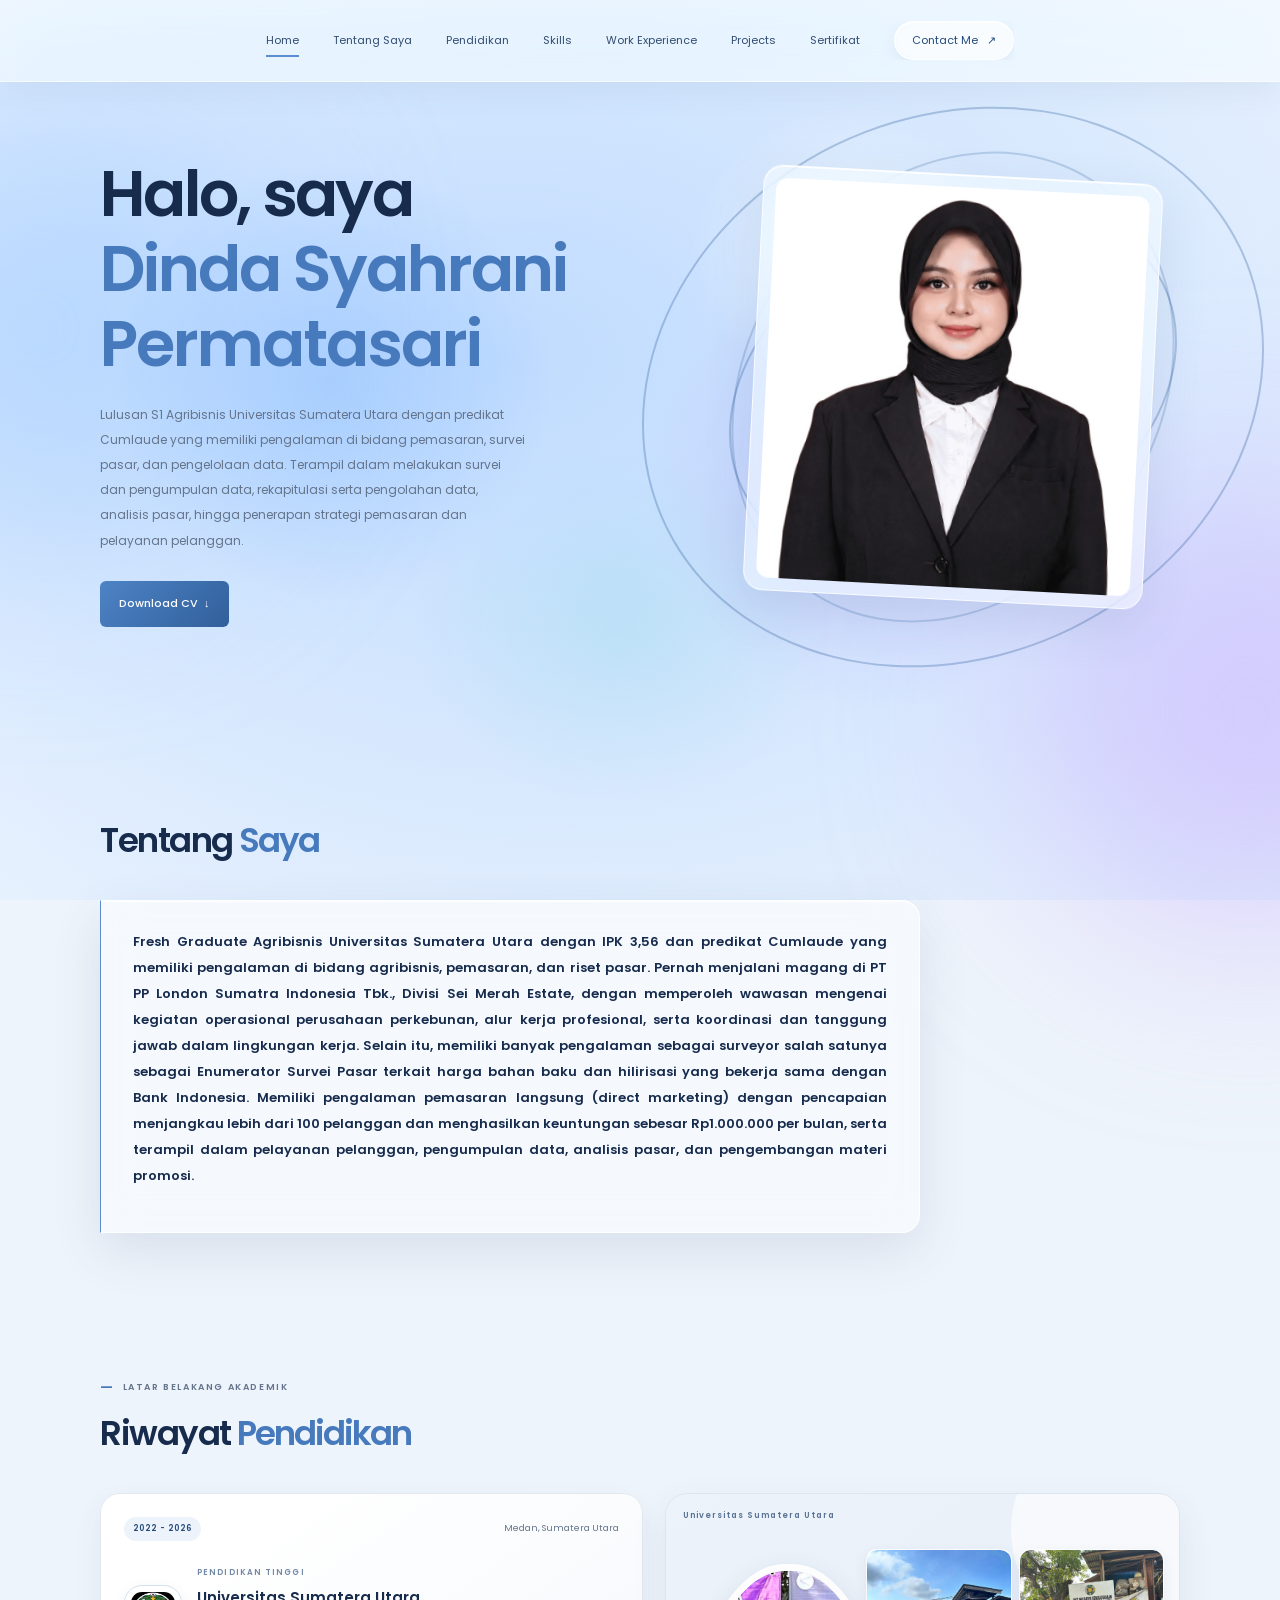
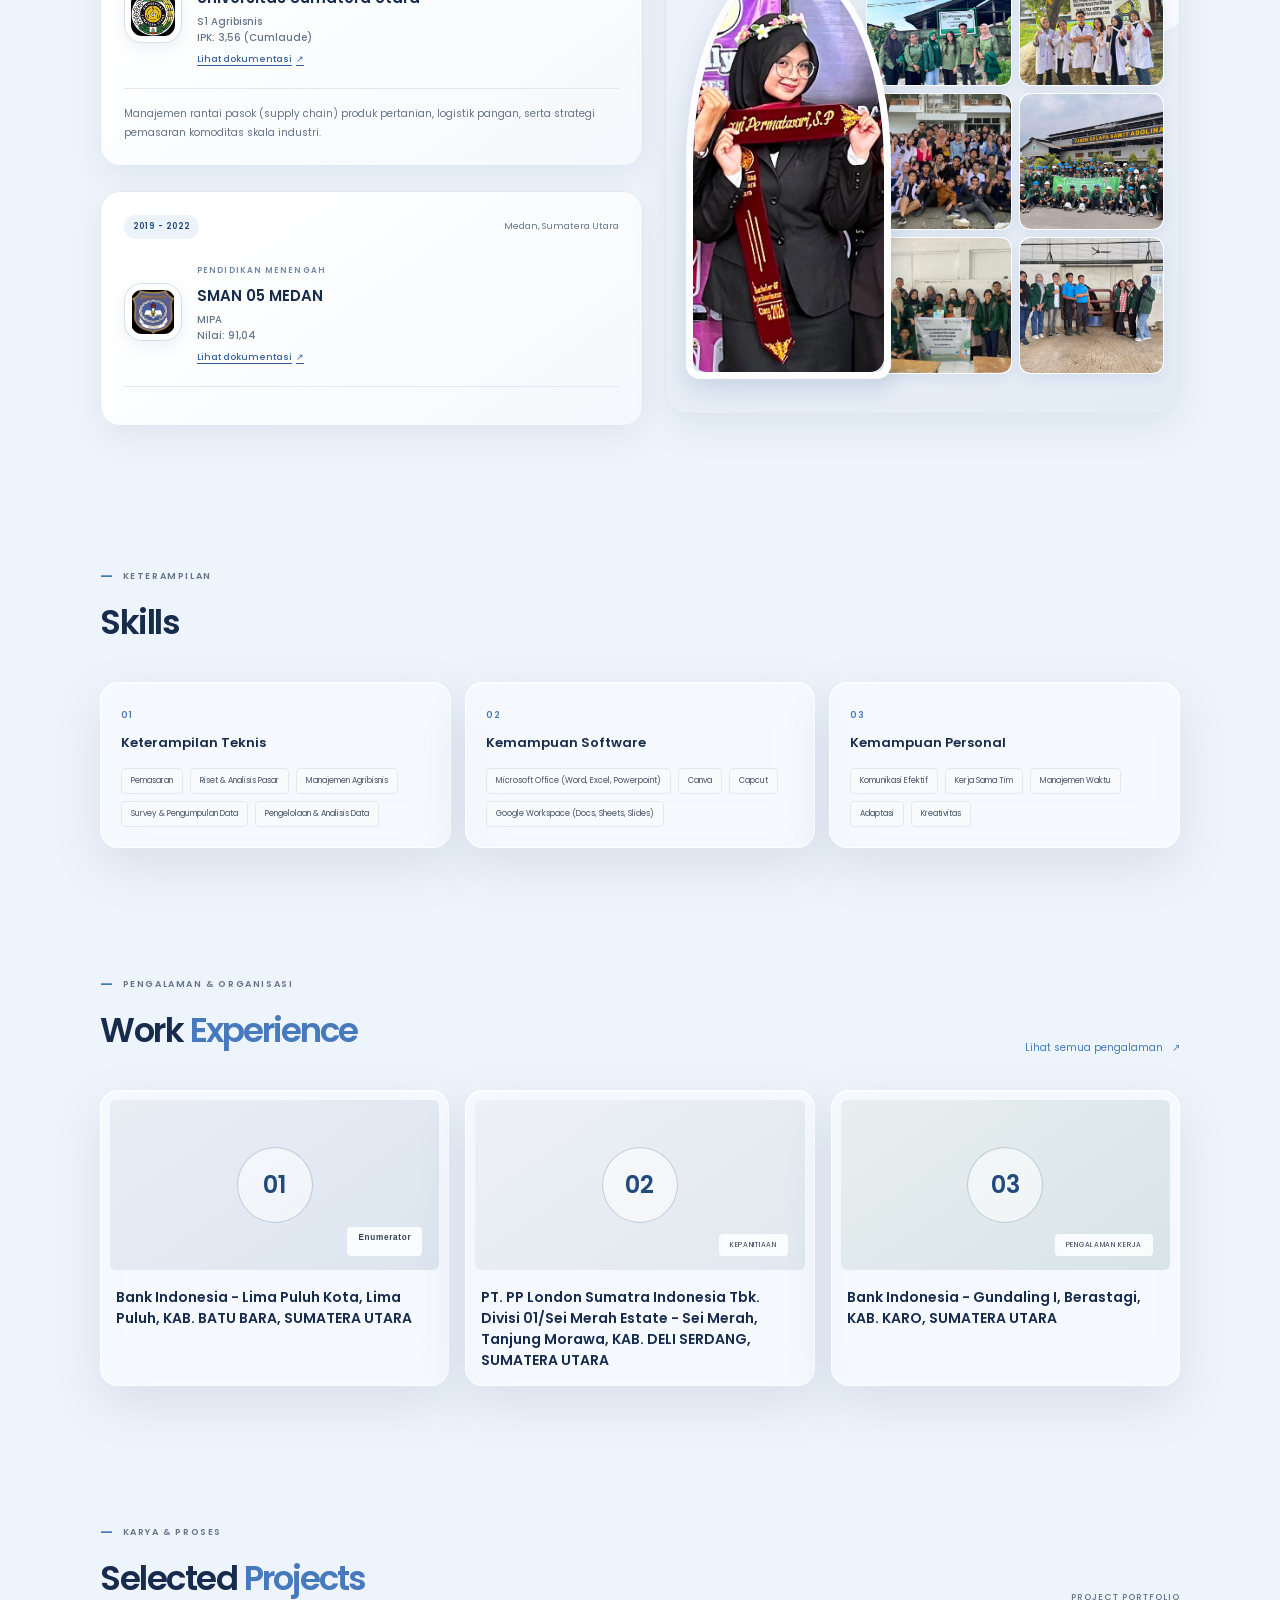
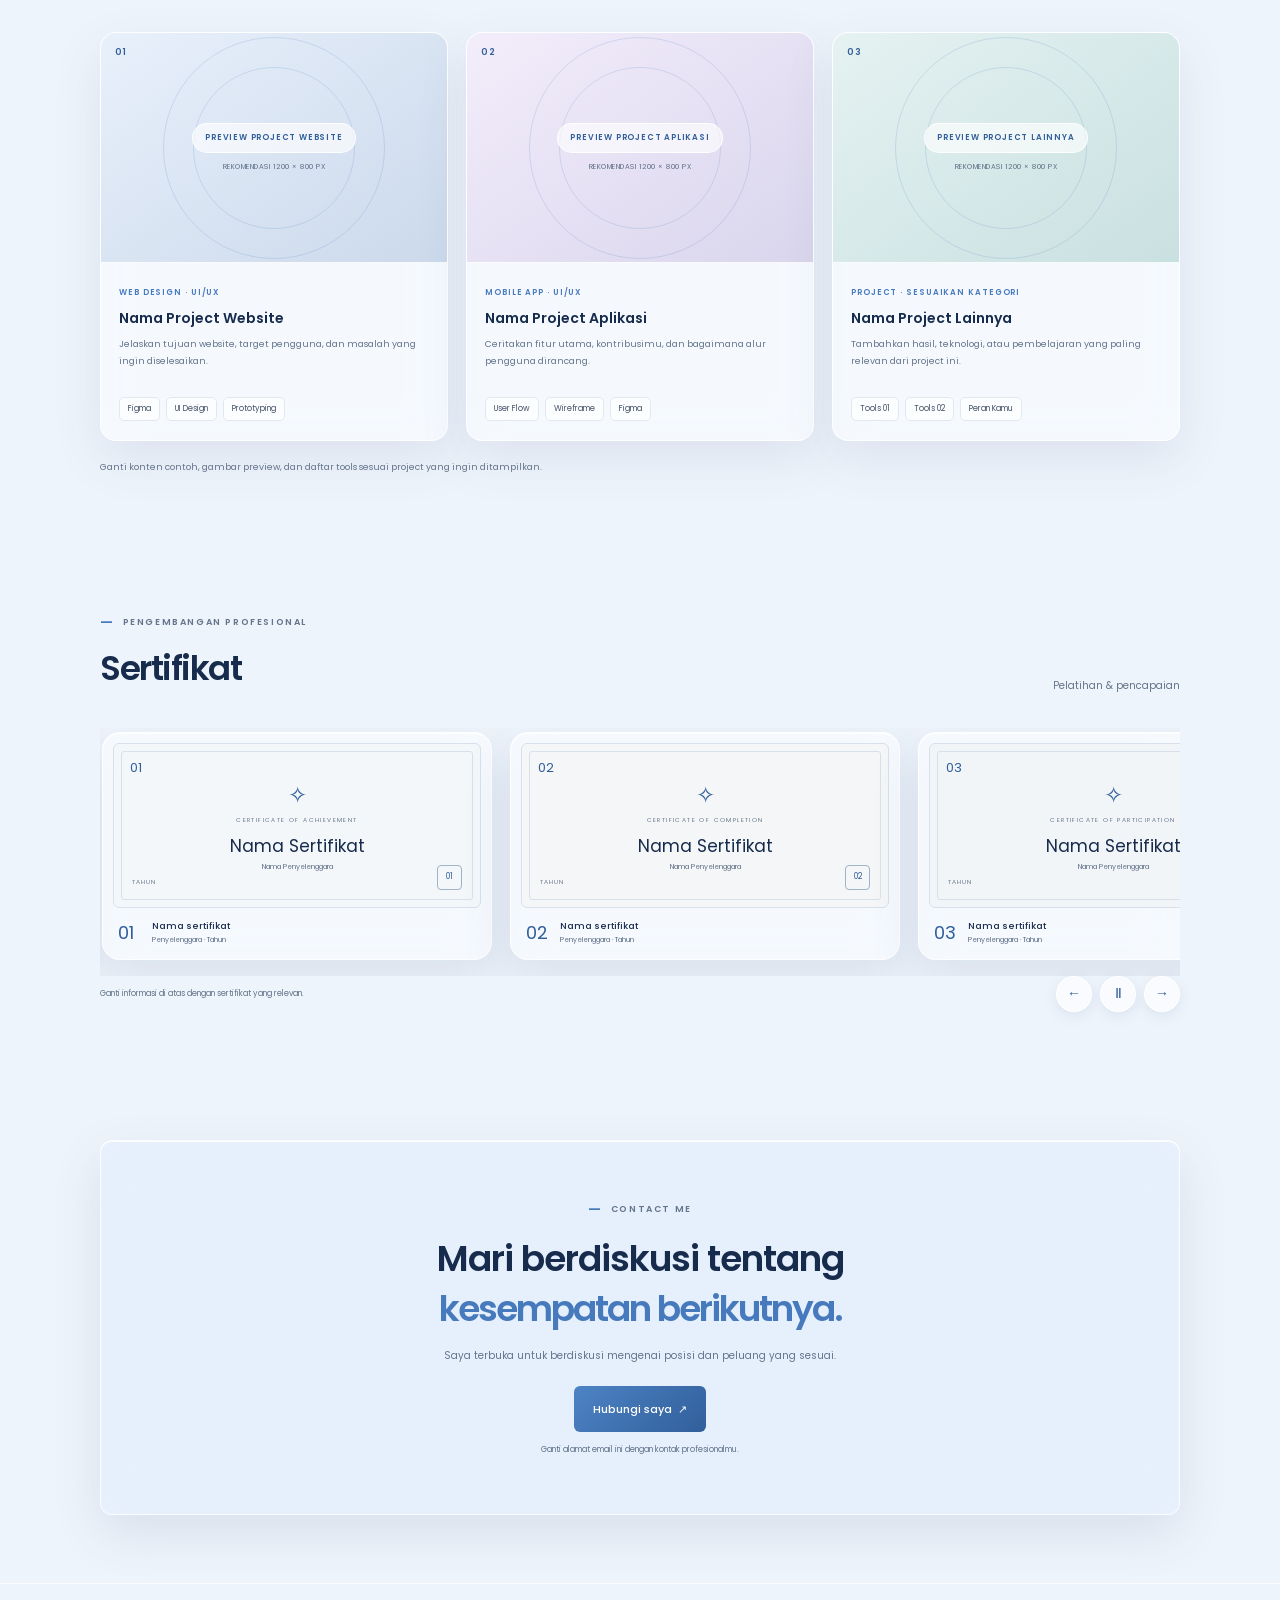
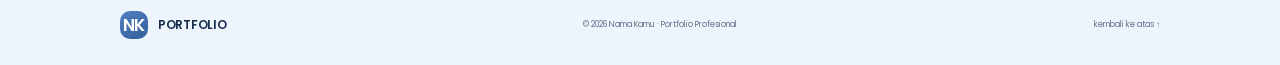
==== commit ca21d72e: "Bongkarrrrrrrr" ====
--- a/index.html
+++ b/index.html
@@ -108,6 +108,7 @@
                   <span class="education-kicker">PENDIDIKAN TINGGI</span>
                   <h3>Universitas Sumatera Utara</h3>
                   <p class="timeline-subtitle">S1 Agribisnis</p>
+                  <p class="timeline-subtitle">IPK: 3,56 (Cumlaude)</p>
                   <a class="education-documentation" href="Dokumentasi/Cumlaude.pdf" target="_blank" rel="noopener">
                     Lihat dokumentasi <span aria-hidden="true">↗</span>
                   </a>
@@ -128,6 +129,7 @@
                   <span class="education-kicker">PENDIDIKAN MENENGAH</span>
                   <h3>SMAN 05 MEDAN</h3>
                   <p class="timeline-subtitle">MIPA</p>
+                  <p class="timeline-subtitle">Nilai: 91,04</p>
                   <a class="education-documentation" href="Dokumentasi/Ijazah SMA.pdf" target="_blank" rel="noopener">
                     Lihat dokumentasi <span aria-hidden="true">↗</span>
                   </a>
@@ -172,29 +174,46 @@
       <section class="resume-section section-shell" id="skills">
         <div class="section-heading section-heading-row reveal">
           <div>
-            <span class="eyebrow"><span class="sparkle">—</span> KOMPETENSI</span>
+            <span class="eyebrow"><span class="sparkle">—</span> KETERAMPILAN</span>
             <h2>Skills</h2>
           </div>
-          <span class="section-index">02 / SKILLS</span>
         </div>
         <div class="skills-grid">
           <article class="skill-group reveal">
             <span class="skill-number">01</span>
-            <h3>Keahlian Teknis</h3>
-            <div class="skill-tags"><span>HTML &amp; CSS</span><span>JavaScript</span><span>Figma</span><span>UI Design</span><span>Responsive Design</span><span>Prototyping</span></div>
-          </article>
+            <h3>Keterampilan Teknis</h3>
+            <div class="skill-tags">
+              <span>Pemasaran</span>
+              <span>Riset & Analisis Pasar</span>
+              <span>Manajemen Agribisnis</span>
+              <span>Survey & Pengumpulan Data</span>
+              <span>Pengelolaan & Analisis Data</span>
+            </div>
+          </article>
+
           <article class="skill-group reveal">
             <span class="skill-number">02</span>
-            <h3>Keahlian Interpersonal</h3>
-            <div class="skill-tags"><span>Komunikasi</span><span>Kerja Tim</span><span>Manajemen Waktu</span><span>Problem Solving</span></div>
-          </article>
+            <h3>Kemampuan Software</h3>
+            <div class="skill-tags">
+              <span>Microsoft Office (Word, Excel, Powerpoint)</span>
+              <span>Canva</span>
+              <span>Capcut</span>
+              <span>Google Workspace (Docs, Sheets, Slides)</span>
+            </div>
+          </article>
+
           <article class="skill-group reveal">
             <span class="skill-number">03</span>
-            <h3>Bahasa</h3>
-            <div class="skill-tags"><span>Bahasa Indonesia · Native</span><span>Bahasa Inggris · Sesuaikan level</span></div>
-          </article>
-        </div>
-        <p class="section-note reveal">Pilih skill yang benar-benar kamu kuasai dan sesuaikan dengan persyaratan posisi.</p>
+            <h3>Kemampuan Personal</h3>
+            <div class="skill-tags">
+              <span>Komunikasi Efektif</span>
+              <span>Kerja Sama Tim</span>
+              <span>Manajemen Waktu</span>
+              <span>Adaptasi</span>
+              <span>Kreativitas</span>
+            </div>
+          </article>
+        </div>
       </section>
 
 
@@ -205,12 +224,12 @@
             <span class="eyebrow"><span class="sparkle">—</span> PENGALAMAN &amp; ORGANISASI</span>
             <h2>Work <span class="pink-text">Experience</span></h2>
           </div>
-          <a class="text-link desktop-link" href="projects.html#experience-list">Lihat semua pengalaman <span>↗</span></a>
+          <a class="text-link desktop-link" href="projects.html">Lihat semua pengalaman <span>↗</span></a>
         </div>
 
         <div class="preview-grid">
           <a class="preview-card preview-one reveal" href="projects.html#organization-1">
-            <div class="preview-art art-lilac"><span class="academic-visual">01</span><span class="art-bubble">ORGANISASI</span></div>
+            <div class="preview-art art-lilac"><span class="academic-visual">01</span><span class="art-bubble"><h3>Enumerator</h3></span></div>
             <div class="preview-info"><div><span class="project-type"></span>
               <h3>Bank Indonesia - Lima 
                   Puluh Kota, Lima Puluh, 
--- a/style.css
+++ b/style.css
@@ -484,9 +484,22 @@
   .resume-section { padding-top: 44px; padding-bottom: 44px; }
   .section-index { max-width: 90px; text-align: right; }
   .timeline-heading { align-items: flex-start; flex-direction: column; gap: 4px; }
-  .skills-grid { grid-template-columns: 1fr; }
+  .skills-grid,
+  .preview-grid {
+    display: flex;
+    gap: 12px;
+    overflow-x: auto;
+    overscroll-behavior-x: contain;
+    padding: 4px 2px 16px;
+    scroll-snap-type: x mandatory;
+    scrollbar-width: none;
+    -webkit-overflow-scrolling: touch;
+  }
+  .skills-grid::-webkit-scrollbar,
+  .preview-grid::-webkit-scrollbar { display: none; }
+  .skill-group,
+  .preview-card { flex: 0 0 min(84%, 360px); scroll-snap-align: start; }
   .skill-group { min-height: auto; }
-  .preview-grid { grid-template-columns: 1fr; }
   .preview-card:last-child { display: block; }
   .preview-art { min-height: 165px; }
 }
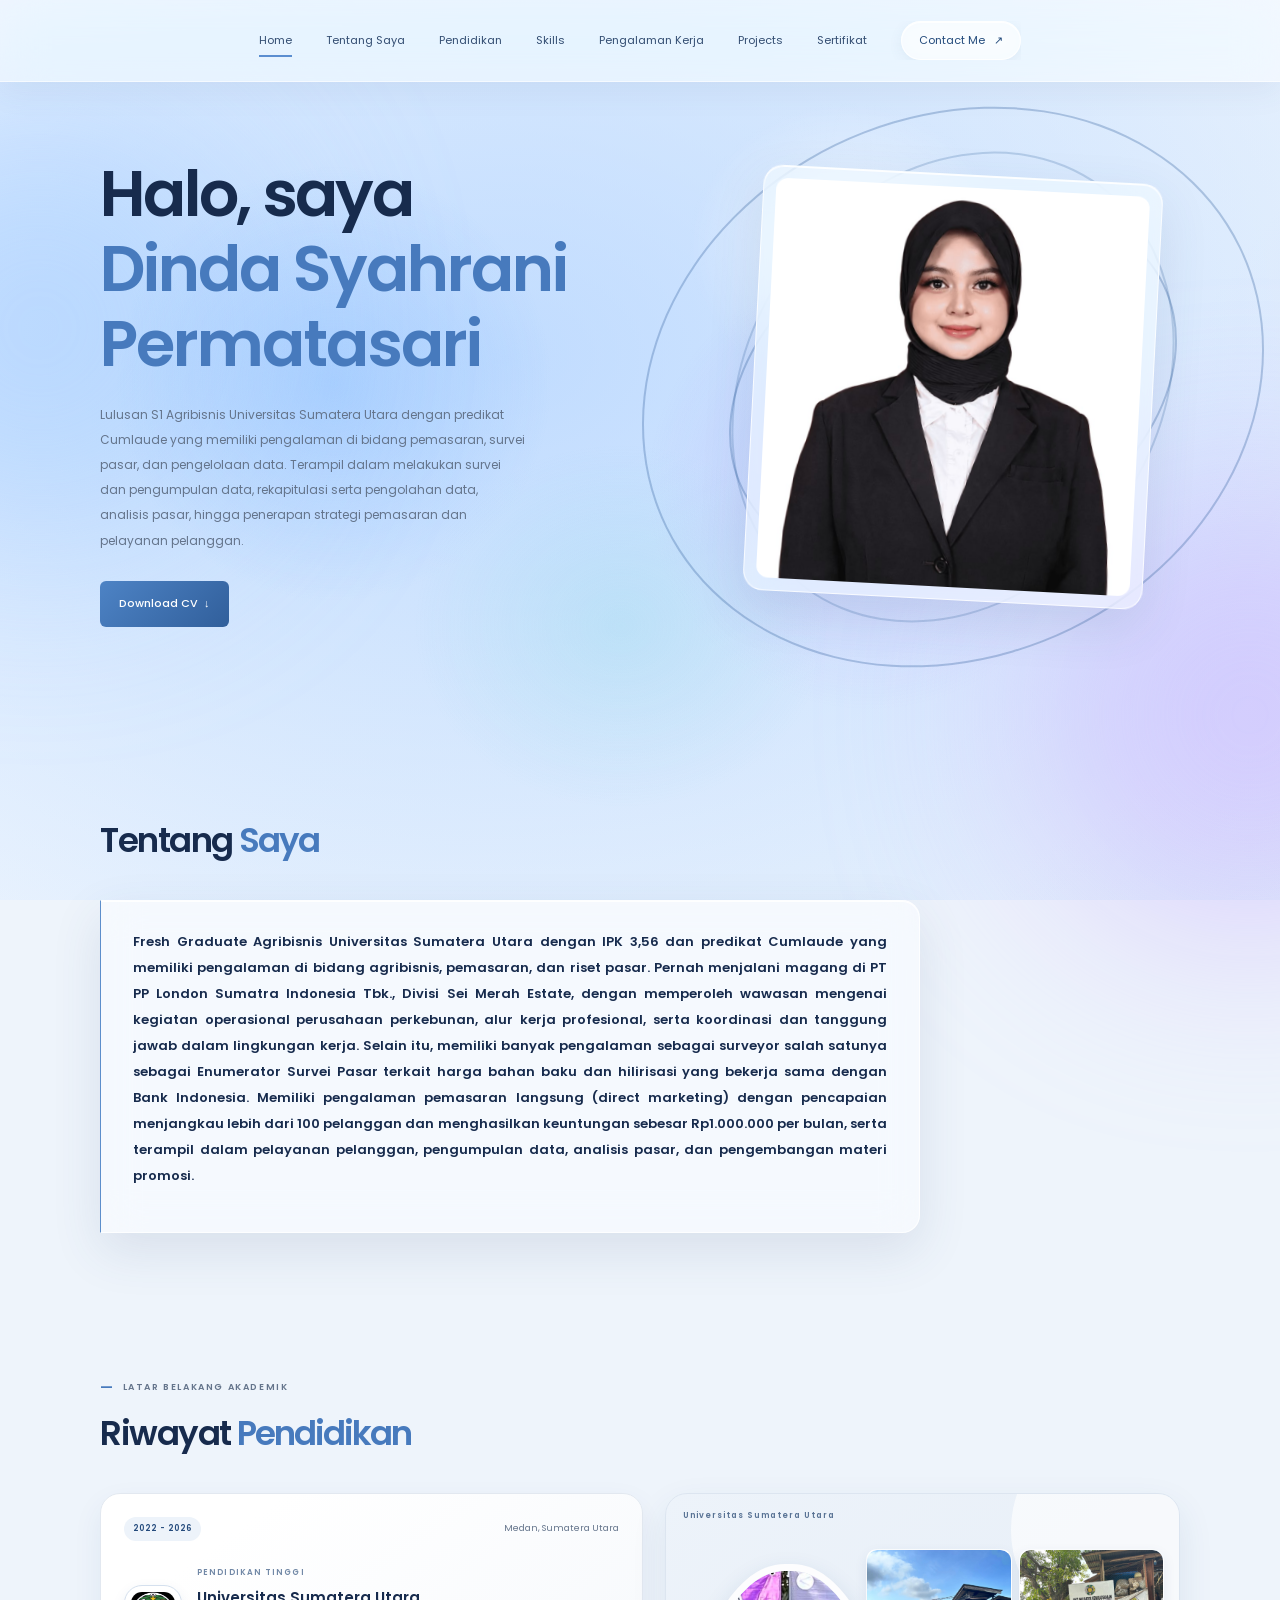
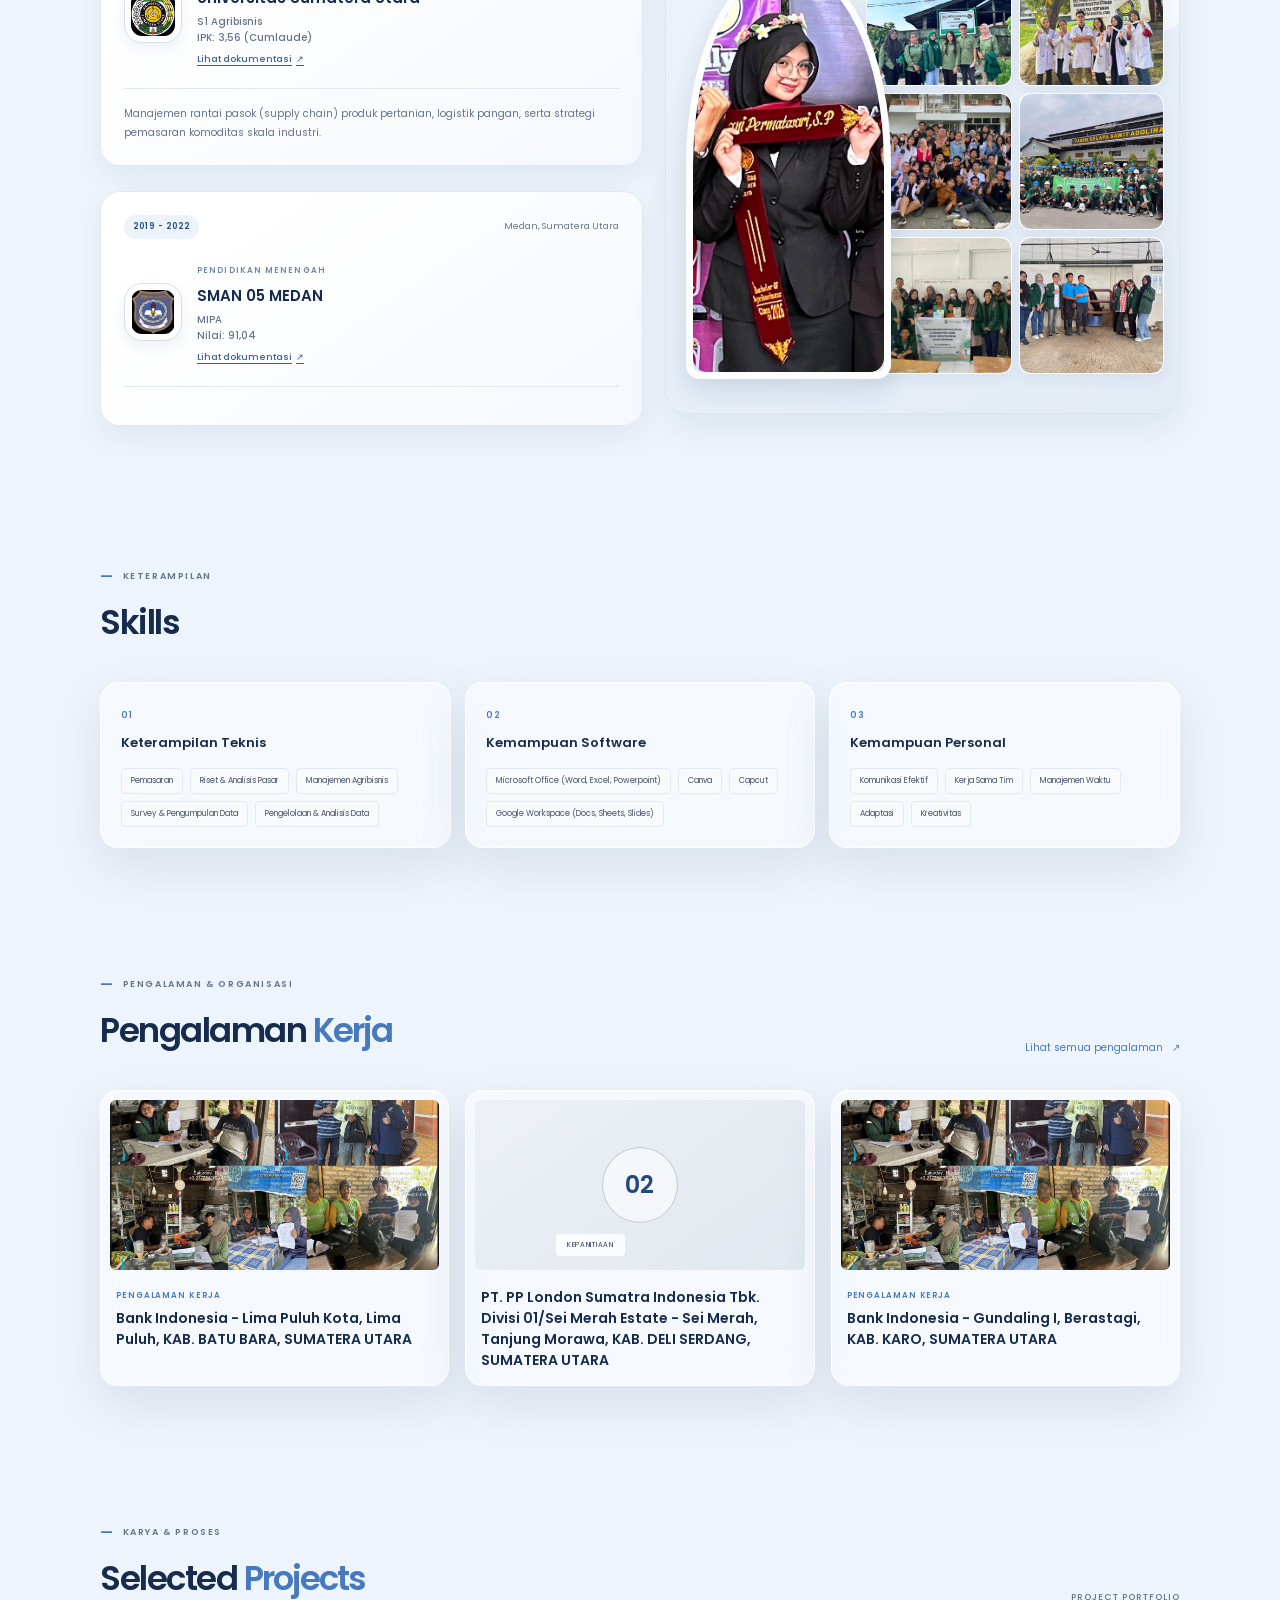
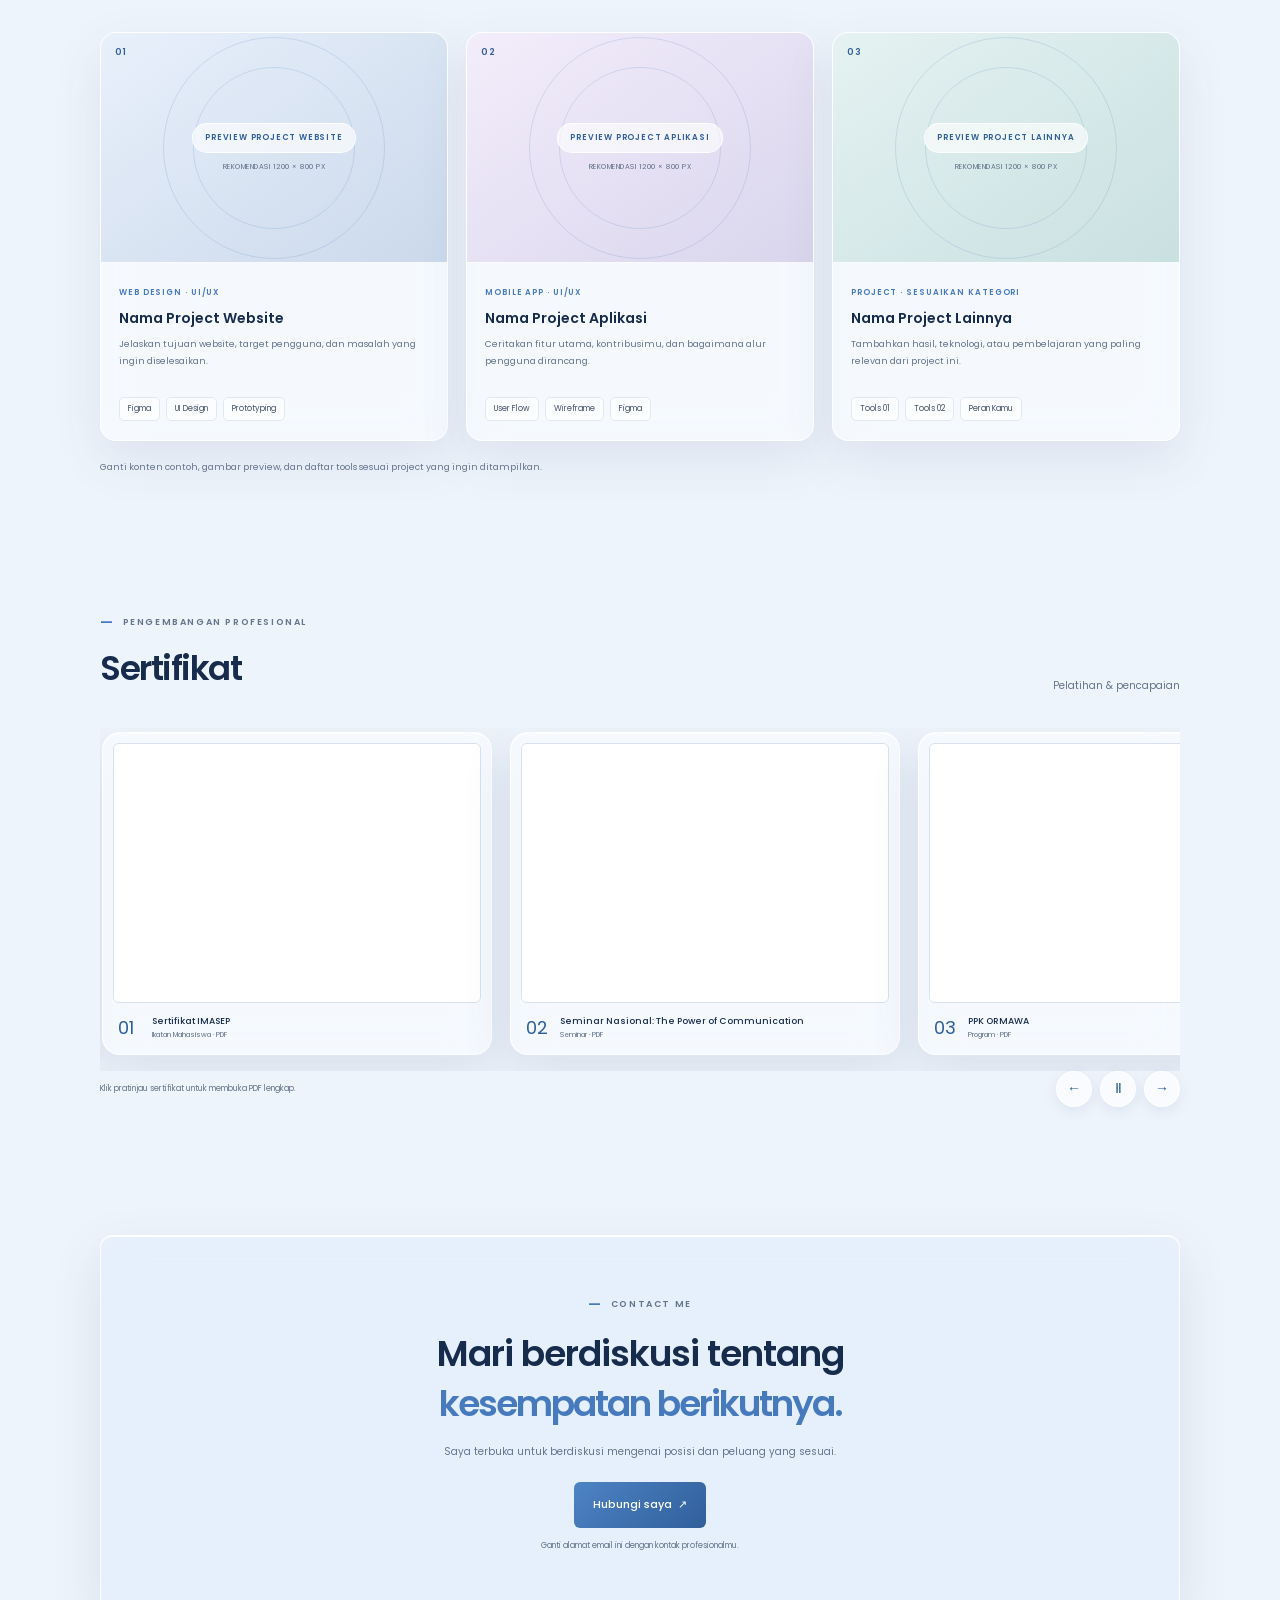
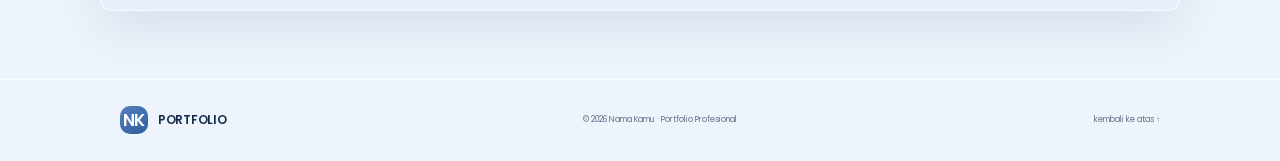
==== commit 1778d37e: "v2" ====
--- a/index.html
+++ b/index.html
@@ -33,7 +33,7 @@
         <a class="nav-link" href="#about">Tentang Saya</a>
         <a class="nav-link" href="#education">Pendidikan</a>
         <a class="nav-link" href="#skills">Skills</a>
-        <a class="nav-link" href="#work-experience">Work Experience</a>
+        <a class="nav-link" href="#work-experience">Pengalaman Kerja</a>
         <a class="nav-link" href="#projects">Projects</a>
         <a class="nav-link" href="#certificates">Sertifikat</a>
         <a class="nav-cta" href="#contact">Contact Me <span>↗</span></a>
@@ -222,15 +222,18 @@
         <div class="section-heading section-heading-row reveal">
           <div>
             <span class="eyebrow"><span class="sparkle">—</span> PENGALAMAN &amp; ORGANISASI</span>
-            <h2>Work <span class="pink-text">Experience</span></h2>
+            <h2>Pengalaman <span class="pink-text">Kerja</span></h2>
           </div>
           <a class="text-link desktop-link" href="projects.html">Lihat semua pengalaman <span>↗</span></a>
         </div>
 
         <div class="preview-grid">
           <a class="preview-card preview-one reveal" href="projects.html#organization-1">
-            <div class="preview-art art-lilac"><span class="academic-visual">01</span><span class="art-bubble"><h3>Enumerator</h3></span></div>
+            <div class="preview-art">
+              <img class="preview-art-image" src="Pengalaman/batubara.jpeg" alt="Dokumentasi kegiatan Enumerator Bank Indonesia" />
+            </div>
             <div class="preview-info"><div><span class="project-type"></span>
+              <span class="project-showcase-type">PENGALAMAN KERJA</span>
               <h3>Bank Indonesia - Lima 
                   Puluh Kota, Lima Puluh, 
                   KAB. BATU BARA, 
@@ -252,8 +255,11 @@
           </a>
 
           <a class="preview-card preview-three reveal" href="projects.html#organization-3">
-            <div class="preview-art art-mint"><span class="academic-visual">03</span><span class="art-bubble">PENGALAMAN KERJA</span></div>
+            <div class="preview-art">
+              <img class="preview-art-image" src="Pengalaman/batubara.jpeg" alt="Dokumentasi kegiatan Enumerator Bank Indonesia" />
+            </div>
             <div class="preview-info"><div><span class="project-type"></span>
+              <span class="project-showcase-type">PENGALAMAN KERJA</span>
               <h3>Bank Indonesia - Gundaling I, Berastagi, KAB. KARO, SUMATERA UTARA</h3>
             </div></div>
           </a>
@@ -323,45 +329,39 @@
         </div>
         <div class="certificate-carousel reveal" data-certificate-carousel>
           <div class="certificate-grid" data-certificate-track tabindex="0" aria-label="Daftar sertifikat">
-            <article class="certificate-card">
-              <div class="certificate-paper">
-                <span class="certificate-corner">01</span>
-                <span class="certificate-icon">✧</span>
-                <span class="certificate-label">CERTIFICATE OF ACHIEVEMENT</span>
-                <span class="certificate-name">Nama Sertifikat</span>
-                <span class="certificate-recipient">Nama Penyelenggara</span>
-                <span class="certificate-seal">01</span>
-                <span class="certificate-year">TAHUN</span>
-              </div>
-              <div class="certificate-meta"><span>01</span><strong>Nama sertifikat</strong><span>Penyelenggara · Tahun</span></div>
-            </article>
-            <article class="certificate-card">
-              <div class="certificate-paper certificate-paper-peach">
-                <span class="certificate-corner">02</span>
-                <span class="certificate-icon">✧</span>
-                <span class="certificate-label">CERTIFICATE OF COMPLETION</span>
-                <span class="certificate-name">Nama Sertifikat</span>
-                <span class="certificate-recipient">Nama Penyelenggara</span>
-                <span class="certificate-seal">02</span>
-                <span class="certificate-year">TAHUN</span>
-              </div>
-              <div class="certificate-meta"><span>02</span><strong>Nama sertifikat</strong><span>Penyelenggara · Tahun</span></div>
-            </article>
-            <article class="certificate-card">
-              <div class="certificate-paper certificate-paper-lilac">
-                <span class="certificate-corner">03</span>
-                <span class="certificate-icon">✧</span>
-                <span class="certificate-label">CERTIFICATE OF PARTICIPATION</span>
-                <span class="certificate-name">Nama Sertifikat</span>
-                <span class="certificate-recipient">Nama Penyelenggara</span>
-                <span class="certificate-seal">03</span>
-                <span class="certificate-year">TAHUN</span>
-              </div>
-              <div class="certificate-meta"><span>03</span><strong>Nama sertifikat</strong><span>Penyelenggara · Tahun</span></div>
-            </article>
+            <a class="certificate-card" href="Certificate/Sertifikat%20IMASEP%20-%20Dinda%20Syahrani%20Perma.pdf" target="_blank" rel="noopener" aria-label="Buka sertifikat IMASEP">
+              <div class="certificate-paper certificate-preview">
+                <iframe src="Certificate/Sertifikat%20IMASEP%20-%20Dinda%20Syahrani%20Perma.pdf#toolbar=0&amp;navpanes=0&amp;scrollbar=0" title="Pratinjau Sertifikat IMASEP" loading="lazy" tabindex="-1" aria-hidden="true"></iframe>
+              </div>
+              <div class="certificate-meta"><span>01</span><strong>Sertifikat IMASEP</strong><span>Ikatan Mahasiswa · PDF</span></div>
+            </a>
+            <a class="certificate-card" href="Certificate/Seminar%20Nasional%20%E2%80%9CThe%20Power%20of%20Communication,%20Build%20Your%20Confidence%20in%20Public%20Speaking%E2%80%9D.pdf" target="_blank" rel="noopener" aria-label="Buka sertifikat Seminar Nasional The Power of Communication">
+              <div class="certificate-paper certificate-preview">
+                <iframe src="Certificate/Seminar%20Nasional%20%E2%80%9CThe%20Power%20of%20Communication,%20Build%20Your%20Confidence%20in%20Public%20Speaking%E2%80%9D.pdf#toolbar=0&amp;navpanes=0&amp;scrollbar=0" title="Pratinjau sertifikat Seminar Nasional The Power of Communication" loading="lazy" tabindex="-1" aria-hidden="true"></iframe>
+              </div>
+              <div class="certificate-meta"><span>02</span><strong>Seminar Nasional: The Power of Communication</strong><span>Seminar · PDF</span></div>
+            </a>
+            <a class="certificate-card" href="Certificate/PPK%20ORMAWA.pdf" target="_blank" rel="noopener" aria-label="Buka sertifikat PPK ORMAWA">
+              <div class="certificate-paper certificate-preview">
+                <iframe src="Certificate/PPK%20ORMAWA.pdf#toolbar=0&amp;navpanes=0&amp;scrollbar=0" title="Pratinjau sertifikat PPK ORMAWA" loading="lazy" tabindex="-1" aria-hidden="true"></iframe>
+              </div>
+              <div class="certificate-meta"><span>03</span><strong>PPK ORMAWA</strong><span>Program · PDF</span></div>
+            </a>
+            <a class="certificate-card" href="Certificate/Magang%20-%20Dinda%20Syahrani%20Permatasari.pdf" target="_blank" rel="noopener" aria-label="Buka sertifikat Magang">
+              <div class="certificate-paper certificate-preview">
+                <iframe src="Certificate/Magang%20-%20Dinda%20Syahrani%20Permatasari.pdf#toolbar=0&amp;navpanes=0&amp;scrollbar=0" title="Pratinjau sertifikat Magang" loading="lazy" tabindex="-1" aria-hidden="true"></iframe>
+              </div>
+              <div class="certificate-meta"><span>04</span><strong>Sertifikat Magang</strong><span>Pengalaman kerja · PDF</span></div>
+            </a>
+            <a class="certificate-card" href="Certificate/International%20Seminar%20%E2%80%9CHypno%20Communication%20%26%20The%20Science%20of%20Luck%20Life%E2%80%9D.pdf" target="_blank" rel="noopener" aria-label="Buka sertifikat International Seminar Hypno Communication">
+              <div class="certificate-paper certificate-preview">
+                <iframe src="Certificate/International%20Seminar%20%E2%80%9CHypno%20Communication%20%26%20The%20Science%20of%20Luck%20Life%E2%80%9D.pdf#toolbar=0&amp;navpanes=0&amp;scrollbar=0" title="Pratinjau sertifikat International Seminar Hypno Communication" loading="lazy" tabindex="-1" aria-hidden="true"></iframe>
+              </div>
+              <div class="certificate-meta"><span>05</span><strong>International Seminar: Hypno Communication</strong><span>Seminar internasional · PDF</span></div>
+            </a>
           </div>
           <div class="certificate-carousel-controls">
-            <p class="certificate-note">Ganti informasi di atas dengan sertifikat yang relevan.</p>
+            <p class="certificate-note">Klik pratinjau sertifikat untuk membuka PDF lengkap.</p>
             <div class="certificate-carousel-buttons">
               <button class="carousel-button" type="button" data-certificate-prev aria-label="Lihat sertifikat sebelumnya">←</button>
               <button class="carousel-button" type="button" data-certificate-toggle aria-label="Jeda auto slide">Ⅱ</button>
--- a/style.css
+++ b/style.css
@@ -99,9 +99,12 @@
 .certificate-count { color: #a38d98; font-size: 9px; }
 .certificate-count span { color: var(--pink); }
 .certificate-grid { display: grid; grid-template-columns: repeat(3, 1fr); gap: 16px; }
-.certificate-card { padding: 10px; border: 1px solid var(--line); border-radius: 17px; background: rgba(255,255,255,.82); transition: transform .35s ease, box-shadow .35s ease; }
+.certificate-card { display: block; padding: 10px; border: 1px solid var(--line); border-radius: 17px; color: inherit; background: rgba(255,255,255,.82); text-decoration: none; cursor: pointer; transition: transform .35s ease, box-shadow .35s ease; }
 .certificate-card:hover { transform: translateY(-7px) rotate(-.5deg); box-shadow: 0 16px 35px rgba(150, 94, 122, .13); }
 .certificate-paper { position: relative; display: flex; min-height: 165px; flex-direction: column; align-items: center; justify-content: center; overflow: hidden; border: 1px solid rgba(222, 154, 183, .28); border-radius: 11px; background: linear-gradient(145deg, #fff5f9, #fbe8f0); text-align: center; }
+.certificate-preview { min-height: 0; aspect-ratio: 1.414 / 1; background: #fff; }
+.certificate-preview::before, .certificate-preview::after { display: none; }
+.certificate-preview iframe { position: absolute; inset: 0; width: 100%; height: 100%; border: 0; background: #fff; pointer-events: none; }
 .certificate-paper::before { position: absolute; inset: 7px; border: 1px solid rgba(210, 143, 171, .3); border-radius: 7px; content: ""; }
 .certificate-paper::after { position: absolute; top: -50%; left: -60%; width: 45%; height: 200%; background: linear-gradient(90deg, transparent, rgba(255,255,255,.7), transparent); content: ""; transform: rotate(25deg); transition: left .65s ease; }
 .certificate-card:hover .certificate-paper::after { left: 120%; }
@@ -143,11 +146,12 @@
 .preview-card { display: block; padding: 9px; border: 1px solid var(--line); border-radius: 17px; background: rgba(255, 255, 255, .9); transition: transform .3s ease, box-shadow .3s ease; }
 .preview-card:hover { transform: translateY(-7px); box-shadow: 0 16px 35px rgba(150, 94, 122, .12); }
 .preview-art { position: relative; display: grid; overflow: hidden; min-height: 180px; place-items: center; border-radius: 11px; }
+.preview-art-image { position: absolute; inset: 0; width: 100%; height: 100%; object-fit: cover; object-position: center 35%; }
 .art-lilac { background: linear-gradient(145deg, #f2e9ff, #ead9f2); }
 .art-peach { background: linear-gradient(145deg, #fff0e2, #f8dccf); }
 .art-mint { background: linear-gradient(145deg, #e1f4e5, #d2eadb); }
 .art-emoji { font-size: 62px; filter: drop-shadow(0 10px 12px rgba(129, 83, 106, .15)); animation: sticker-float 3.5s ease-in-out infinite; }
-.art-bubble { position: absolute; right: 17px; bottom: 14px; padding: 6px 11px; border-radius: 20px; color: #846b7b; background: rgba(255,255,255,.72); font-family: var(--serif); font-size: 11px; font-style: italic; }
+.art-bubble { position: absolute; right: 180px; bottom: 14px; padding: 6px 11px; border-radius: 20px; color: #846b7b; background: rgba(255,255,255,.72); font-family: var(--serif); font-size: 11px; font-style: italic; }
 .preview-info { display: flex; align-items: center; justify-content: space-between; padding: 13px 6px 5px; }
 .project-type { color: #b391a1; font-size: 8px; letter-spacing: 1px; text-transform: uppercase; }
 .preview-info h3 { margin: 4px 0 0; font-size: 13px; font-weight: 500; }
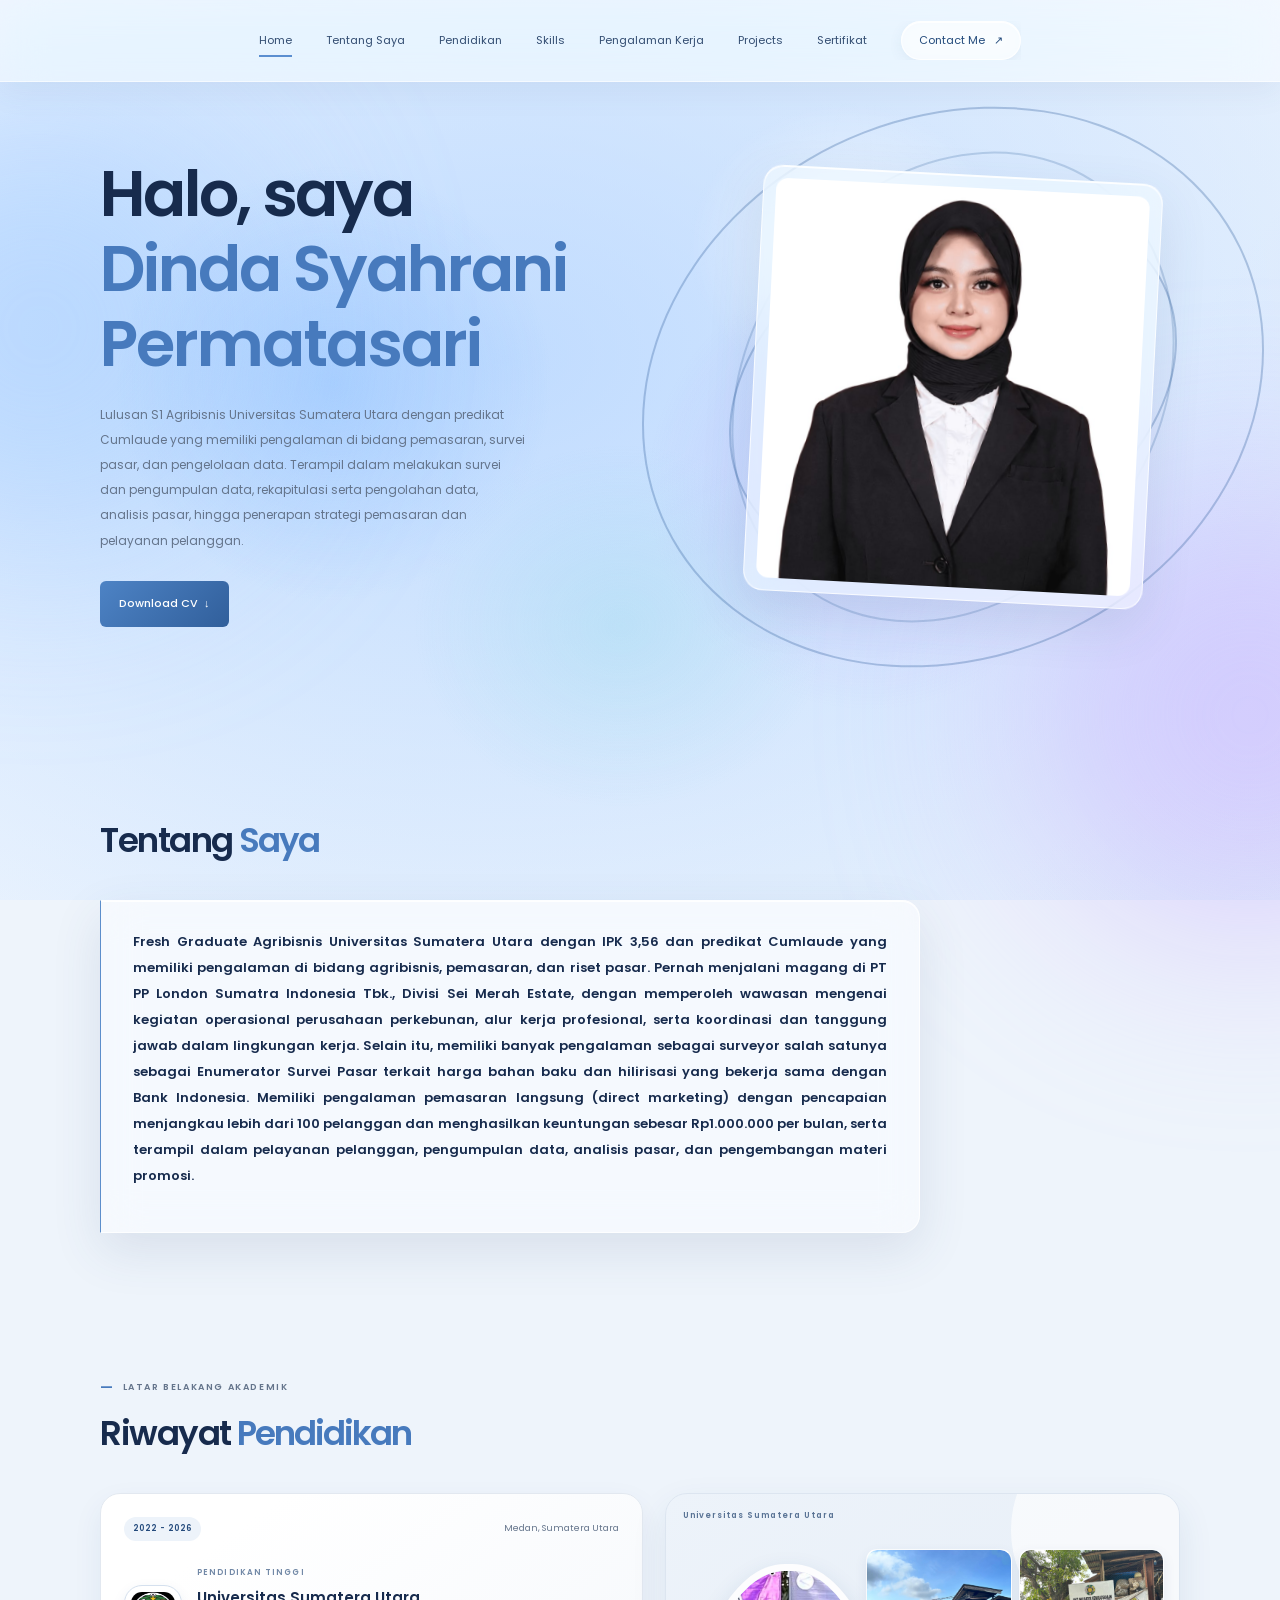
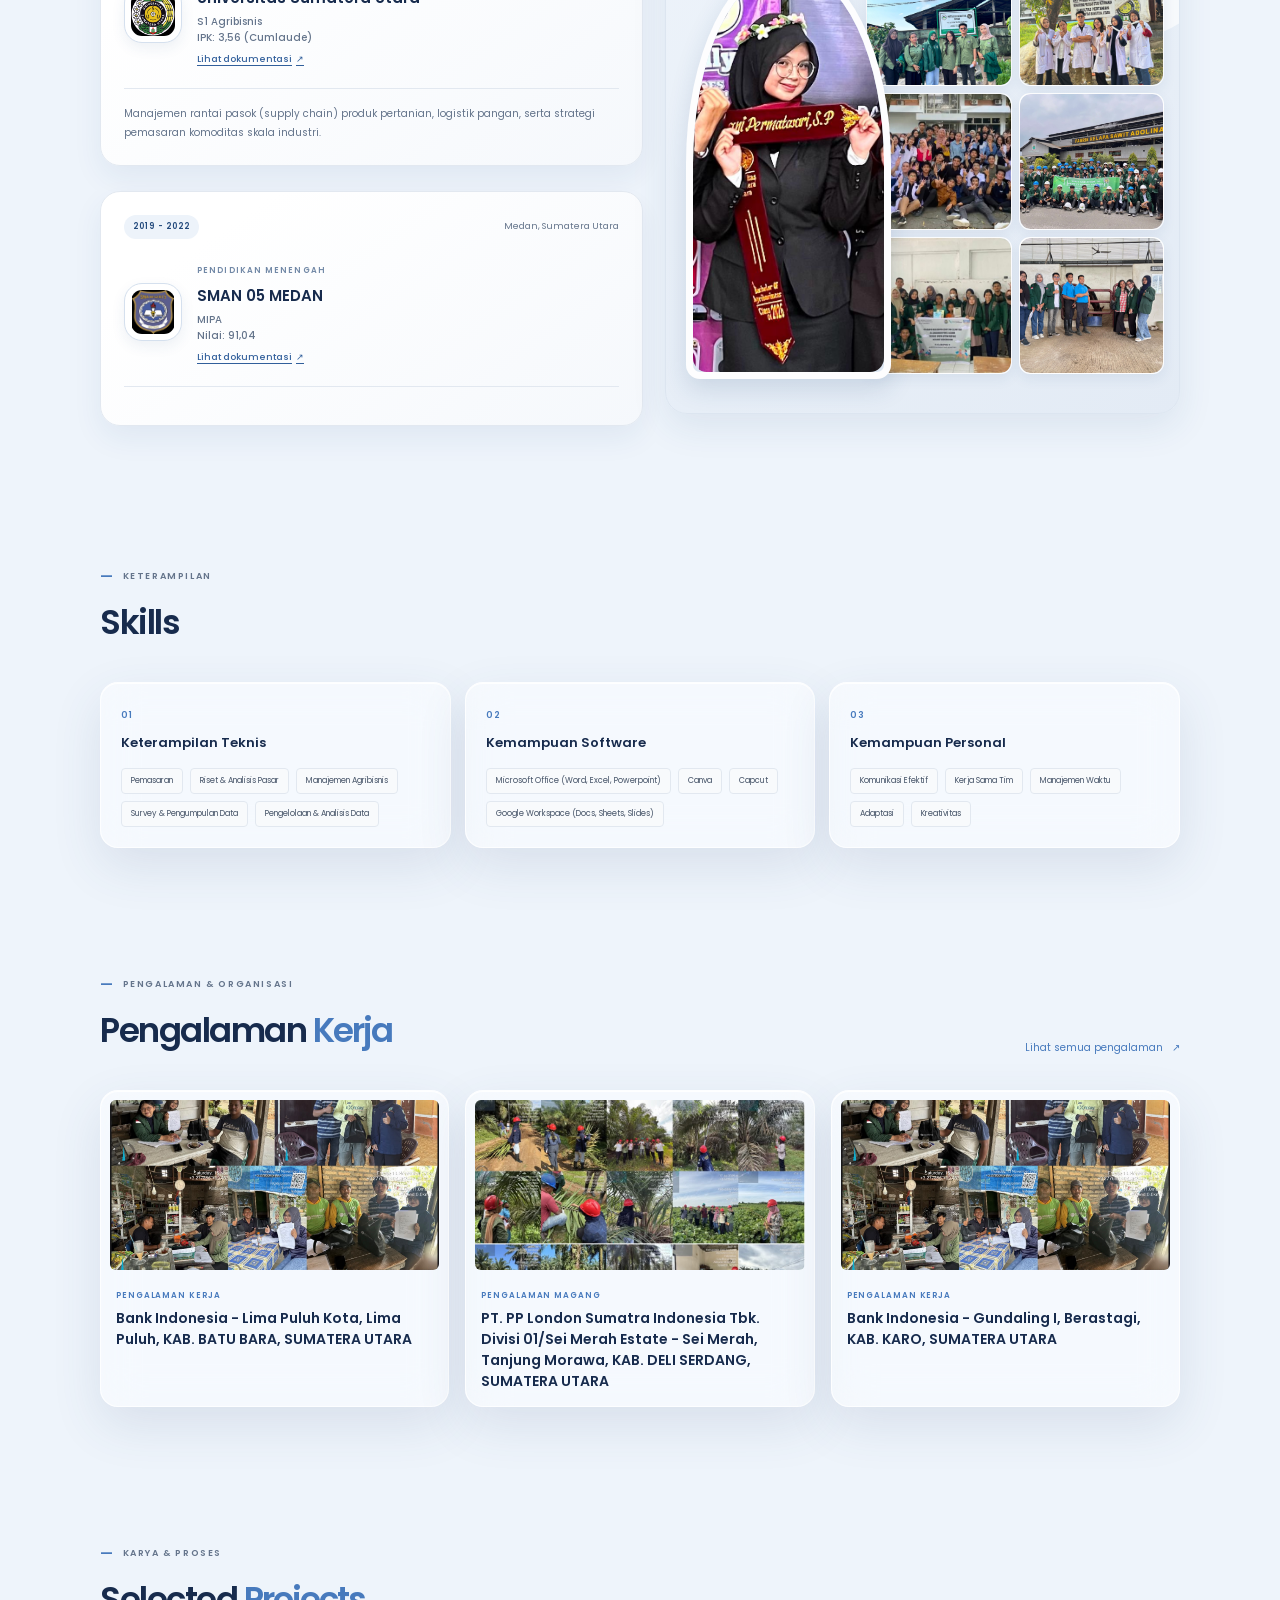
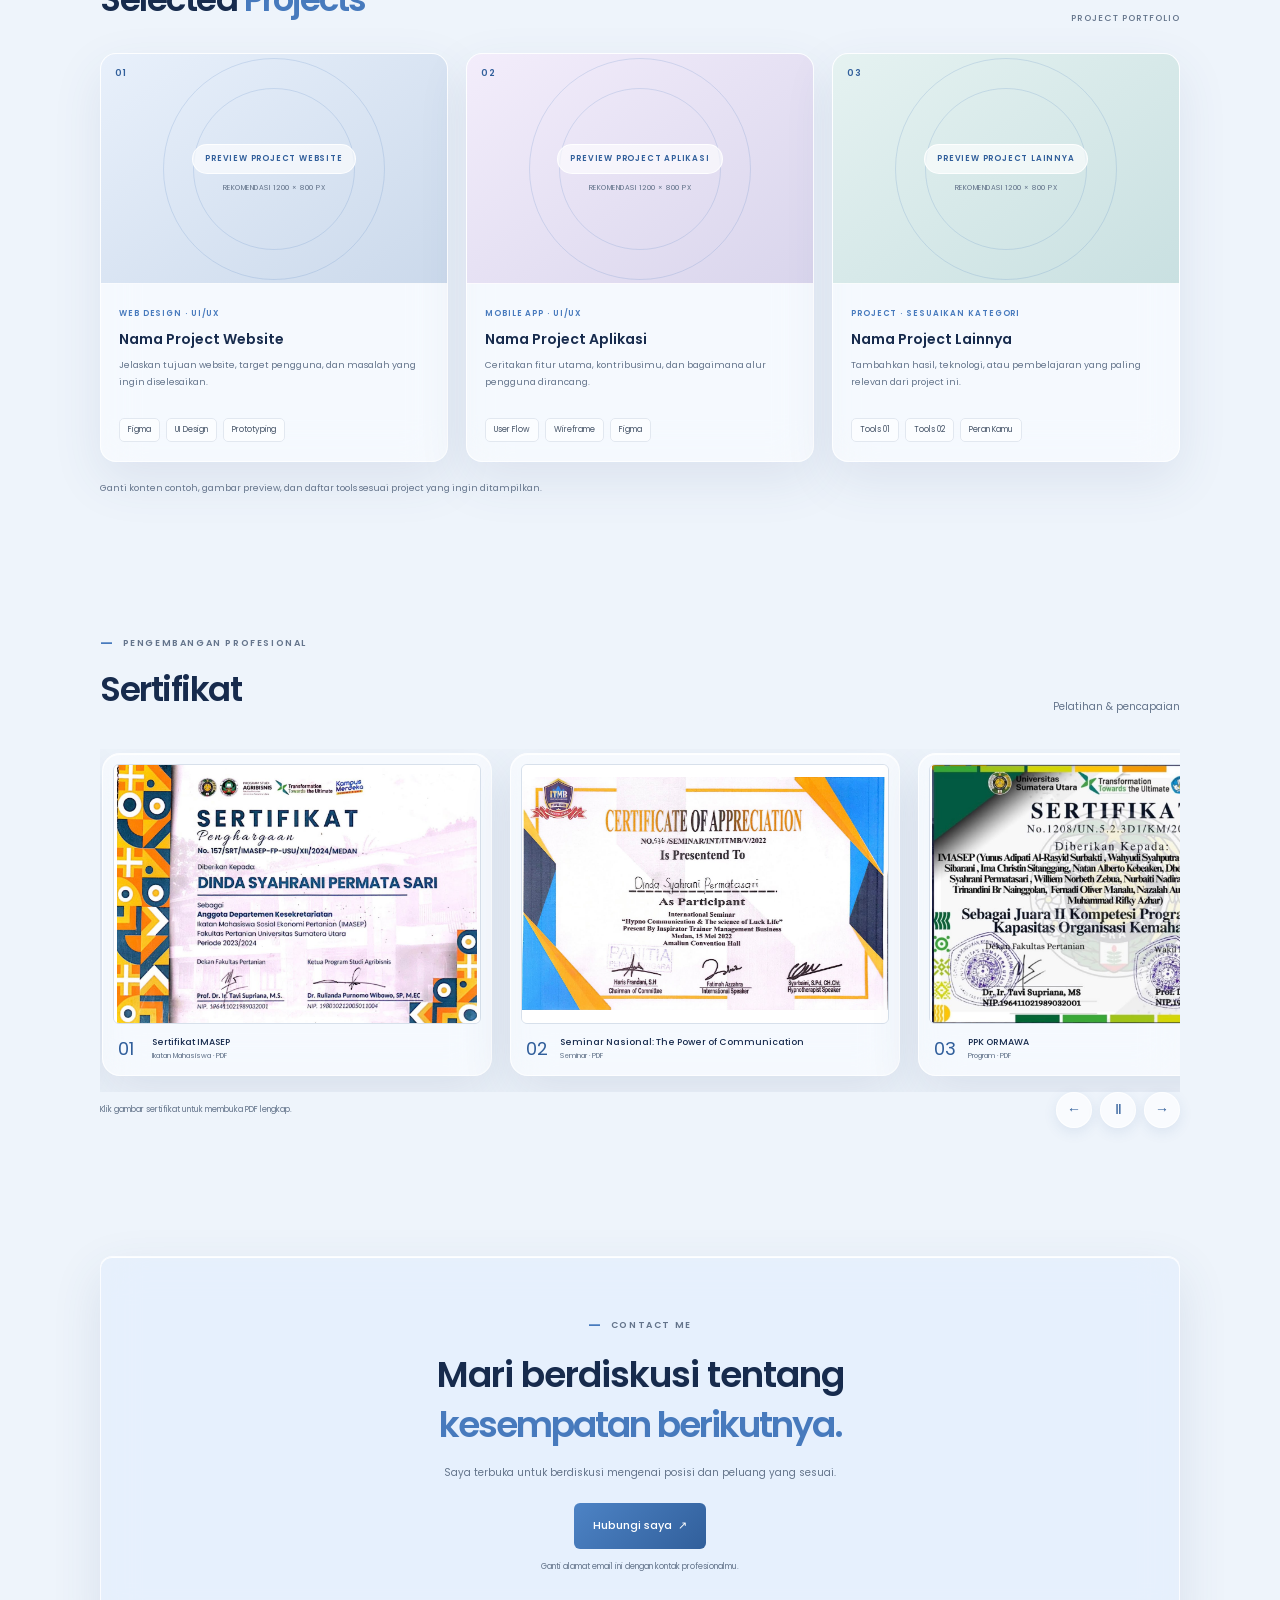
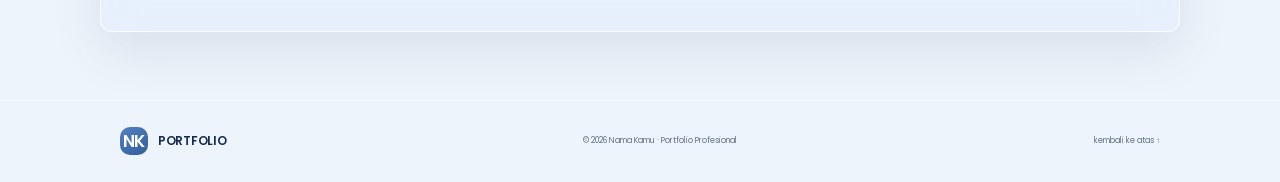
==== commit 265e9346: "pengalaman fixinng" ====
--- a/index.html
+++ b/index.html
@@ -242,8 +242,11 @@
           </a>
 
           <a class="preview-card preview-two reveal" href="projects.html#organization-2">
-            <div class="preview-art art-peach"><span class="academic-visual">02</span><span class="art-bubble">KEPANITIAAN</span></div>
+            <div class="preview-art">
+              <img class="preview-art-image" src="Pengalaman/pp london.jpeg" alt="Dokumentasi kegiatan Enumerator Bank Indonesia" />
+            </div>
             <div class="preview-info"><div><span class="project-type"></span>
+              <span class="project-showcase-type">PENGALAMAN MAGANG</span>
               <h3>PT. PP London Sumatra 
                   Indonesia Tbk. 
                   Divisi 01/Sei Merah
@@ -331,37 +334,37 @@
           <div class="certificate-grid" data-certificate-track tabindex="0" aria-label="Daftar sertifikat">
             <a class="certificate-card" href="Certificate/Sertifikat%20IMASEP%20-%20Dinda%20Syahrani%20Perma.pdf" target="_blank" rel="noopener" aria-label="Buka sertifikat IMASEP">
               <div class="certificate-paper certificate-preview">
-                <iframe src="Certificate/Sertifikat%20IMASEP%20-%20Dinda%20Syahrani%20Perma.pdf#toolbar=0&amp;navpanes=0&amp;scrollbar=0" title="Pratinjau Sertifikat IMASEP" loading="lazy" tabindex="-1" aria-hidden="true"></iframe>
+                <img src="Certificate/Picture/Sertifikat%20IMASEP.jpeg" alt="Sertifikat IMASEP" loading="lazy" />
               </div>
               <div class="certificate-meta"><span>01</span><strong>Sertifikat IMASEP</strong><span>Ikatan Mahasiswa · PDF</span></div>
             </a>
             <a class="certificate-card" href="Certificate/Seminar%20Nasional%20%E2%80%9CThe%20Power%20of%20Communication,%20Build%20Your%20Confidence%20in%20Public%20Speaking%E2%80%9D.pdf" target="_blank" rel="noopener" aria-label="Buka sertifikat Seminar Nasional The Power of Communication">
               <div class="certificate-paper certificate-preview">
-                <iframe src="Certificate/Seminar%20Nasional%20%E2%80%9CThe%20Power%20of%20Communication,%20Build%20Your%20Confidence%20in%20Public%20Speaking%E2%80%9D.pdf#toolbar=0&amp;navpanes=0&amp;scrollbar=0" title="Pratinjau sertifikat Seminar Nasional The Power of Communication" loading="lazy" tabindex="-1" aria-hidden="true"></iframe>
+                <img src="Certificate/Picture/Seminar%20nasional.jpeg" alt="Sertifikat Seminar Nasional The Power of Communication" loading="lazy" />
               </div>
               <div class="certificate-meta"><span>02</span><strong>Seminar Nasional: The Power of Communication</strong><span>Seminar · PDF</span></div>
             </a>
             <a class="certificate-card" href="Certificate/PPK%20ORMAWA.pdf" target="_blank" rel="noopener" aria-label="Buka sertifikat PPK ORMAWA">
               <div class="certificate-paper certificate-preview">
-                <iframe src="Certificate/PPK%20ORMAWA.pdf#toolbar=0&amp;navpanes=0&amp;scrollbar=0" title="Pratinjau sertifikat PPK ORMAWA" loading="lazy" tabindex="-1" aria-hidden="true"></iframe>
+                <img src="Certificate/Picture/PPK%20ORMAWA.jpeg" alt="Sertifikat PPK ORMAWA" loading="lazy" />
               </div>
               <div class="certificate-meta"><span>03</span><strong>PPK ORMAWA</strong><span>Program · PDF</span></div>
             </a>
             <a class="certificate-card" href="Certificate/Magang%20-%20Dinda%20Syahrani%20Permatasari.pdf" target="_blank" rel="noopener" aria-label="Buka sertifikat Magang">
               <div class="certificate-paper certificate-preview">
-                <iframe src="Certificate/Magang%20-%20Dinda%20Syahrani%20Permatasari.pdf#toolbar=0&amp;navpanes=0&amp;scrollbar=0" title="Pratinjau sertifikat Magang" loading="lazy" tabindex="-1" aria-hidden="true"></iframe>
+                <img src="Certificate/Picture/Sertifikat%20Magang.jpeg" alt="Sertifikat Magang" loading="lazy" />
               </div>
               <div class="certificate-meta"><span>04</span><strong>Sertifikat Magang</strong><span>Pengalaman kerja · PDF</span></div>
             </a>
             <a class="certificate-card" href="Certificate/International%20Seminar%20%E2%80%9CHypno%20Communication%20%26%20The%20Science%20of%20Luck%20Life%E2%80%9D.pdf" target="_blank" rel="noopener" aria-label="Buka sertifikat International Seminar Hypno Communication">
               <div class="certificate-paper certificate-preview">
-                <iframe src="Certificate/International%20Seminar%20%E2%80%9CHypno%20Communication%20%26%20The%20Science%20of%20Luck%20Life%E2%80%9D.pdf#toolbar=0&amp;navpanes=0&amp;scrollbar=0" title="Pratinjau sertifikat International Seminar Hypno Communication" loading="lazy" tabindex="-1" aria-hidden="true"></iframe>
+                <img src="Certificate/Picture/Seminar%20internasional.jpeg" alt="Sertifikat International Seminar Hypno Communication" loading="lazy" />
               </div>
               <div class="certificate-meta"><span>05</span><strong>International Seminar: Hypno Communication</strong><span>Seminar internasional · PDF</span></div>
             </a>
           </div>
           <div class="certificate-carousel-controls">
-            <p class="certificate-note">Klik pratinjau sertifikat untuk membuka PDF lengkap.</p>
+            <p class="certificate-note">Klik gambar sertifikat untuk membuka PDF lengkap.</p>
             <div class="certificate-carousel-buttons">
               <button class="carousel-button" type="button" data-certificate-prev aria-label="Lihat sertifikat sebelumnya">←</button>
               <button class="carousel-button" type="button" data-certificate-toggle aria-label="Jeda auto slide">Ⅱ</button>
--- a/style.css
+++ b/style.css
@@ -104,7 +104,7 @@
 .certificate-paper { position: relative; display: flex; min-height: 165px; flex-direction: column; align-items: center; justify-content: center; overflow: hidden; border: 1px solid rgba(222, 154, 183, .28); border-radius: 11px; background: linear-gradient(145deg, #fff5f9, #fbe8f0); text-align: center; }
 .certificate-preview { min-height: 0; aspect-ratio: 1.414 / 1; background: #fff; }
 .certificate-preview::before, .certificate-preview::after { display: none; }
-.certificate-preview iframe { position: absolute; inset: 0; width: 100%; height: 100%; border: 0; background: #fff; pointer-events: none; }
+.certificate-preview img { position: absolute; inset: 0; width: 100%; height: 100%; object-fit: contain; background: #fff; }
 .certificate-paper::before { position: absolute; inset: 7px; border: 1px solid rgba(210, 143, 171, .3); border-radius: 7px; content: ""; }
 .certificate-paper::after { position: absolute; top: -50%; left: -60%; width: 45%; height: 200%; background: linear-gradient(90deg, transparent, rgba(255,255,255,.7), transparent); content: ""; transform: rotate(25deg); transition: left .65s ease; }
 .certificate-card:hover .certificate-paper::after { left: 120%; }
@@ -764,11 +764,18 @@
 .experience-carousel-track::-webkit-scrollbar { display: none; }
 .experience-slide { flex: 0 0 min(78vw, 430px); scroll-snap-align: start; }
 .internship-slide { position: relative; display: flex; min-width: 0; flex-direction: column; gap: 16px; overflow: hidden; padding: 42px 18px 18px; border: 1px solid rgba(255,255,255,.7); border-radius: 24px; background: linear-gradient(145deg, rgba(255,255,255,.72), rgba(224,237,251,.58)); box-shadow: 0 16px 38px rgba(55,83,125,.13), inset 0 1px 0 rgba(255,255,255,.88); }
-.experience-photo { position: relative; display: flex; width: 100%; aspect-ratio: 4 / 3; min-width: 0; flex: 0 0 auto; flex-direction: column; align-items: center; justify-content: center; gap: 8px; overflow: hidden; border: 1px dashed rgba(49,95,155,.35); border-radius: 10px; color: #315f9b; background: linear-gradient(145deg, rgba(222,237,255,.84), rgba(195,215,241,.76)); text-align: center; }
+.experience-photo { position: relative; display: flex; width: 100%; height: 90%; aspect-ratio: 4 / 3; min-width: 0; flex: 0 0 auto; flex-direction: column; align-items: center; justify-content: center; gap: 8px; overflow: hidden; border: 1px dashed rgba(49,95,155,.35); border-radius: 10px; color: #315f9b; background: linear-gradient(145deg, rgba(222,237,255,.84), rgba(195,215,241,.76)); text-align: center; }
+.experience-photo-karo { position: relative; display: flex; width: 100%; height: 90%; aspect-ratio: 4 / 3; min-width: 0; flex: 0 0 auto; flex-direction: column; align-items: center; justify-content: center; gap: 8px; overflow: hidden; border: 1px dashed rgba(49,95,155,.35); border-radius: 10px; color: #315f9b; background: linear-gradient(145deg, rgba(222,237,255,.84), rgba(195,215,241,.76)); text-align: center; }
+.experience-photo-nyam { position: relative; display: flex; width: 100%; height: 90%; aspect-ratio: 4 / 3; min-width: 0; flex: 0 0 auto; flex-direction: column; align-items: center; justify-content: center; gap: 8px; overflow: hidden; border: 1px dashed rgba(49,95,155,.35); border-radius: 10px; color: #315f9b; background: linear-gradient(145deg, rgba(222,237,255,.84), rgba(195,215,241,.76)); text-align: center; }
+.experience-photo-pp { position: relative; display: flex; width: 100%; height: 90%; aspect-ratio: 4 / 3; min-width: 0; flex: 0 0 auto; flex-direction: column; align-items: center; justify-content: center; gap: 8px; overflow: hidden; border: 1px dashed rgba(49,95,155,.35); border-radius: 10px; color: #315f9b; background: linear-gradient(145deg, rgba(222,237,255,.84), rgba(195,215,241,.76)); text-align: center; }
+.internship-photo-icon { display: grid; width: 46px; height: 46px; place-items: center; border: 1px solid rgba(49,95,155,.25); border-radius: 50%; background: rgba(255,255,255,.55); font-size: 24px; }
 .internship-photo-icon { display: grid; width: 46px; height: 46px; place-items: center; border: 1px solid rgba(49,95,155,.25); border-radius: 50%; background: rgba(255,255,255,.55); font-size: 24px; }
 .internship-photo-label { font-size: 9px; font-weight: 600; letter-spacing: 1px; }
 .internship-photo-size { color: #64748b; font-size: 8px; }
 .experience-photo img { position: absolute; inset: 0; width: 100%; height: 100%; object-fit: cover; }
+.experience-photo-karo img { position: absolute; inset: 0; width: 100%; height: 100%; object-fit: cover; }
+.experience-photo-nyam img { position: absolute; inset: 0; width: 100%; height: 190%; object-fit: cover; }
+.experience-photo-pp img { position: absolute; inset: 0; width: 100%; height: 120%; object-fit: cover; }
 .internship-copy { min-width: 0; }
 .internship-copy h3 { margin: 8px 0 5px; color: #172b4d; font-size: 16px; font-weight: 600; }
 .internship-copy .experience-points { padding-left: 17px; }
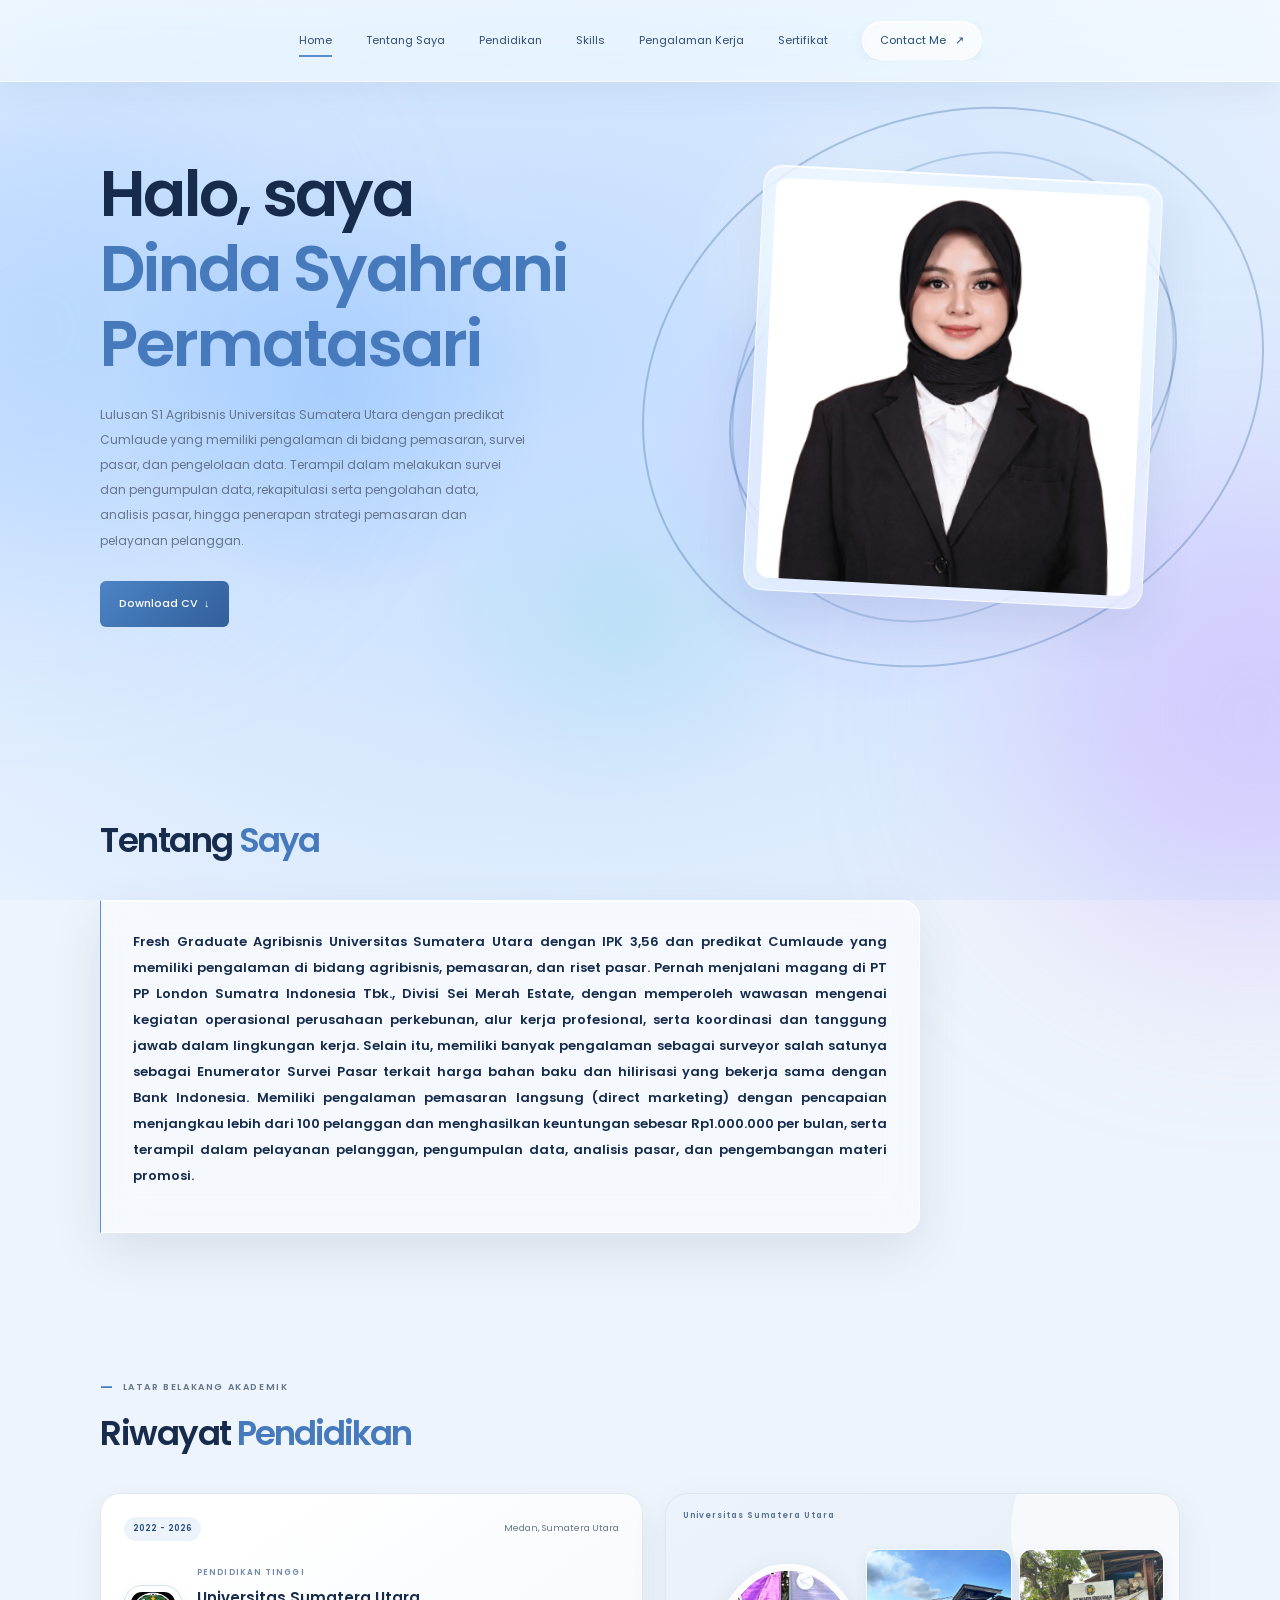
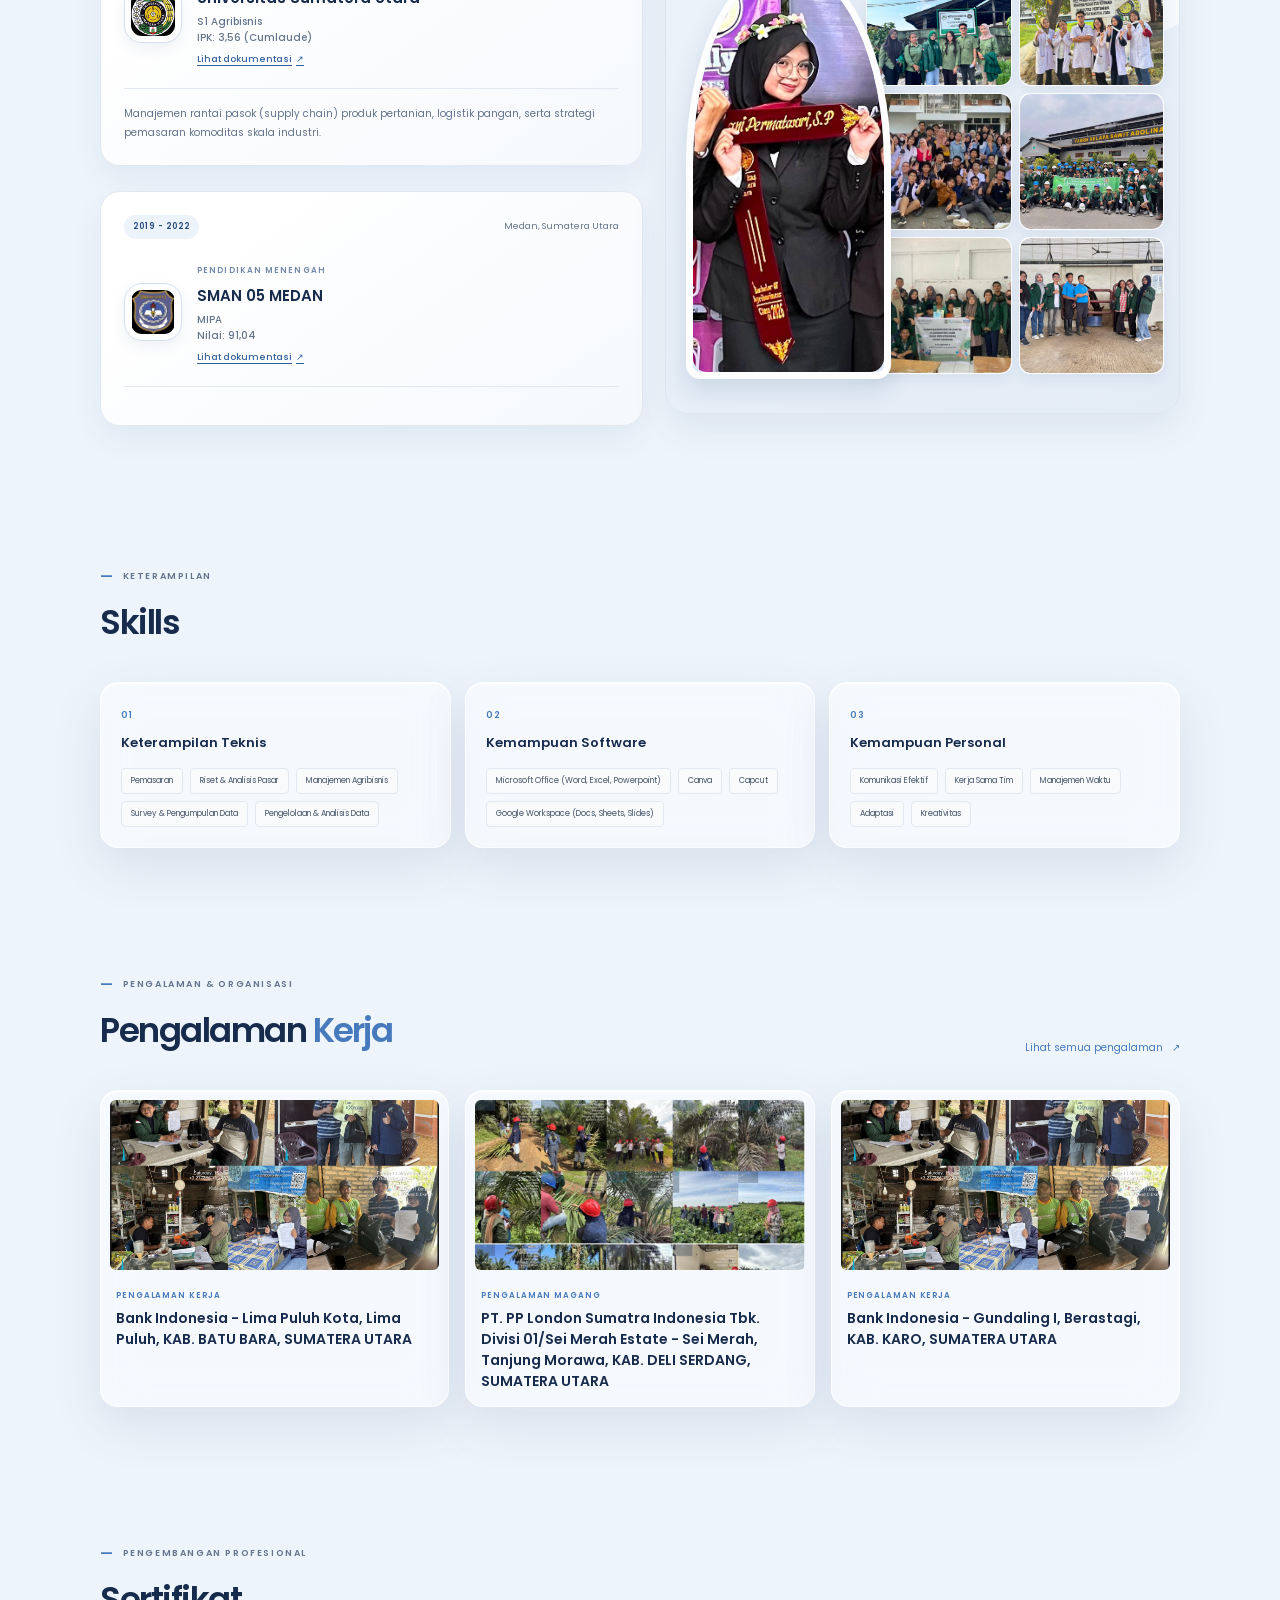
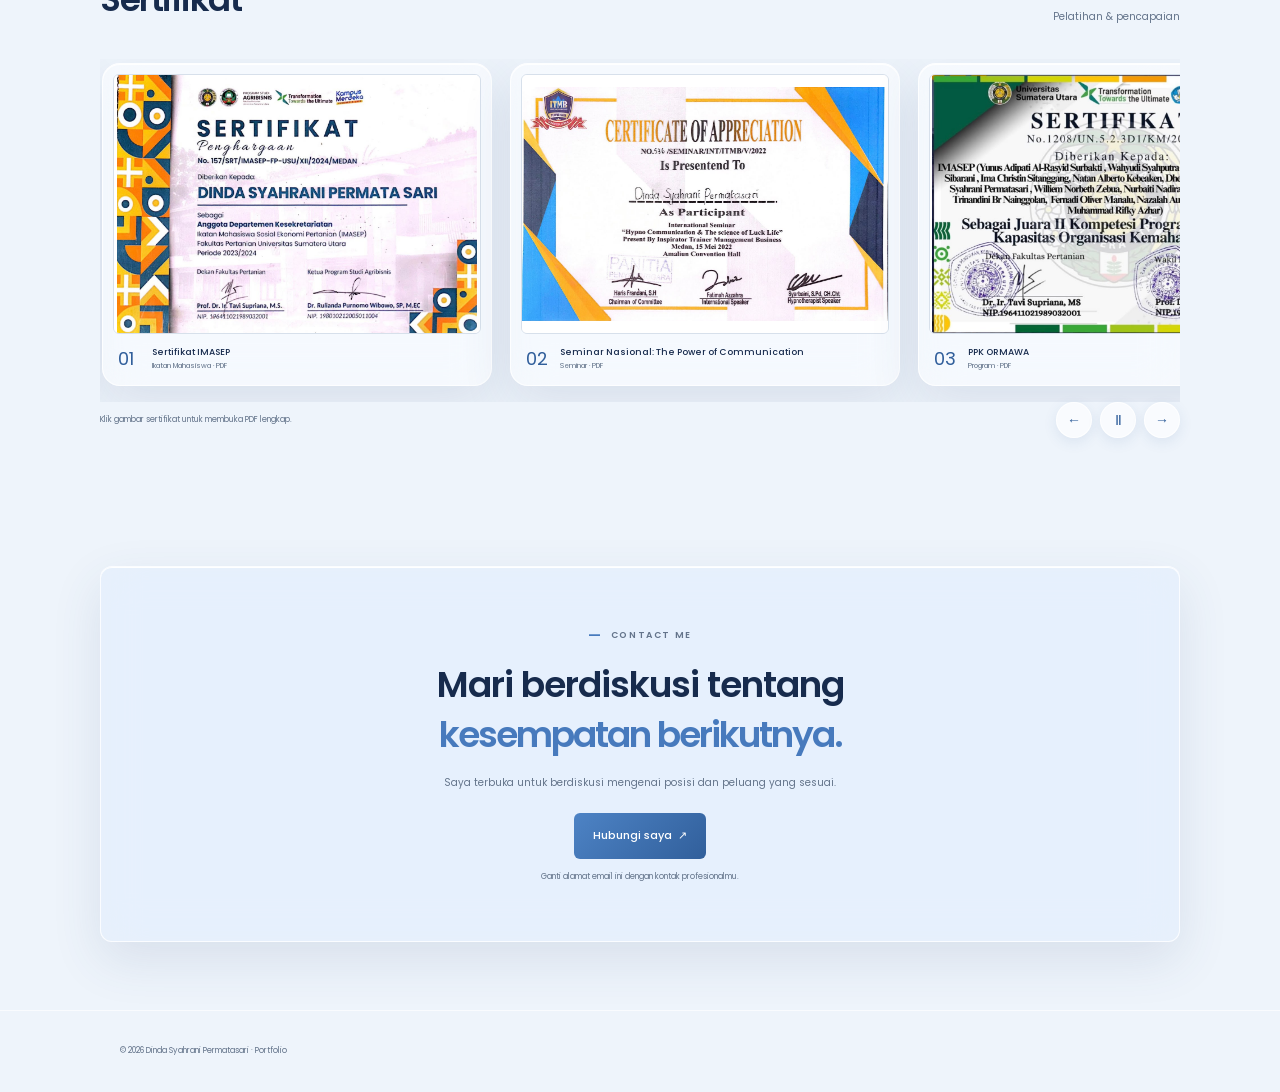
==== commit a21fb3e0: "fix" ====
--- a/index.html
+++ b/index.html
@@ -34,7 +34,7 @@
         <a class="nav-link" href="#education">Pendidikan</a>
         <a class="nav-link" href="#skills">Skills</a>
         <a class="nav-link" href="#work-experience">Pengalaman Kerja</a>
-        <a class="nav-link" href="#projects">Projects</a>
+        <!-- <a class="nav-link" href="#projects">Projects</a> -->
         <a class="nav-link" href="#certificates">Sertifikat</a>
         <a class="nav-cta" href="#contact">Contact Me <span>↗</span></a>
       </nav>
@@ -270,7 +270,10 @@
         <a class="text-link mobile-link" href="projects.html#experience-list">Lihat semua pengalaman <span>↗</span></a>
       </section>
 
-      <section class="portfolio-projects section-shell" id="projects">
+
+
+
+      <!-- <section class="portfolio-projects section-shell" id="projects">
         <div class="section-heading section-heading-row reveal">
           <div>
             <span class="eyebrow"><span class="sparkle">—</span> KARYA &amp; PROSES</span>
@@ -320,7 +323,7 @@
           </article>
         </div>
         <p class="section-note reveal">Ganti konten contoh, gambar preview, dan daftar tools sesuai project yang ingin ditampilkan.</p>
-      </section>
+      </section> -->
 
       <section class="certificates section-shell" id="certificates">
         <div class="section-heading section-heading-row reveal">
@@ -387,9 +390,7 @@
     </main>
 
     <footer class="site-footer">
-      <a class="brand footer-brand" href="#home"><span class="brand-mark">NK</span><span>PORTFOLIO</span></a>
-      <p>© 2026 Nama Kamu · Portfolio Profesional</p>
-      <a class="back-top" href="#home">kembali ke atas ↑</a>
+      <p>© 2026 Dinda Syahrani Permatasari · Portfolio</p>
     </footer>
   </body>
 </html>
--- a/style.css
+++ b/style.css
@@ -855,14 +855,43 @@
 
 @media (max-width: 760px) {
   .projects-page .experience-stack-list { gap: 16px; }
+  .projects-page .site-header {
+    height: auto;
+    min-height: 76px;
+    justify-content: center;
+    padding: 8px 12px;
+  }
+  .projects-page .site-header .site-nav {
+    width: 100%;
+    flex: 1 1 100%;
+    flex-wrap: wrap;
+    justify-content: center;
+    gap: 4px 12px;
+    overflow: visible;
+  }
+  .projects-page .site-header .nav-link { font-size: 9px; }
+  .projects-page .site-header .nav-cta { padding: 7px 11px; font-size: 9px; }
+  .projects-page main { padding-top: 76px; }
   .projects-page .organization-card,
   .projects-page .internship-slide { display: flex; flex-direction: column; align-items: stretch; gap: 0; padding: 16px; }
   .projects-page .experience-copy,
   .projects-page .internship-copy { padding: 0 2px 4px; }
-  .projects-page .experience-slide > .experience-photo { aspect-ratio: 16 / 9; margin-bottom: 18px; }
+  .projects-page .experience-slide > [class^="experience-photo"] {
+    width: 100%;
+    height: auto;
+    min-height: 0;
+    aspect-ratio: 4 / 3;
+    margin-bottom: 18px;
+    border: 1px solid rgba(49,95,155,.2);
+  }
+  .projects-page .experience-slide > [class^="experience-photo"] img {
+    width: 100%;
+    height: 100%;
+    object-fit: cover;
+  }
   .projects-page .organization-card-number { top: 24px; left: 24px; }
   .projects-page .organization-card h3,
-  .projects-page .internship-copy h3 { font-size: 21px; }
+  .projects-page .internship-copy h3 { font-size: clamp(18px, 5vw, 21px); line-height: 1.3; }
 }
 
 .certificate-carousel { min-width: 0; }
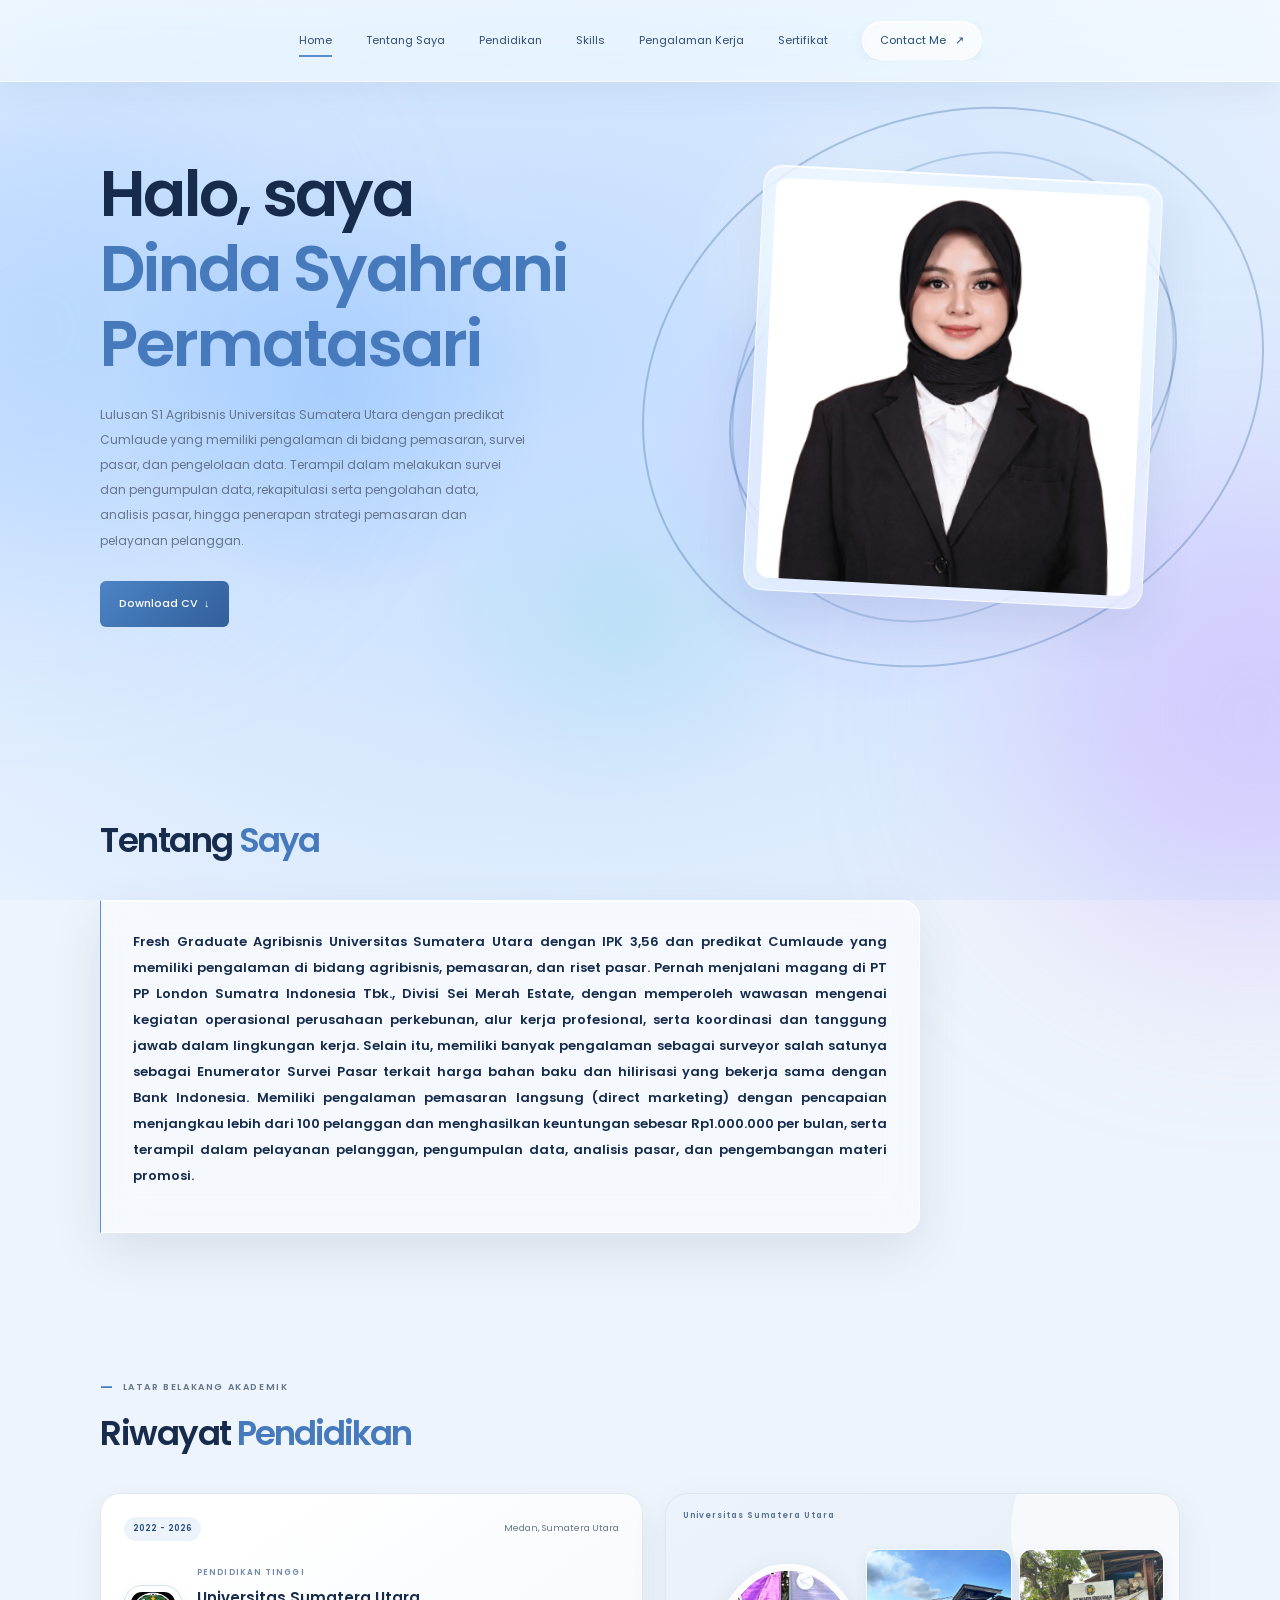
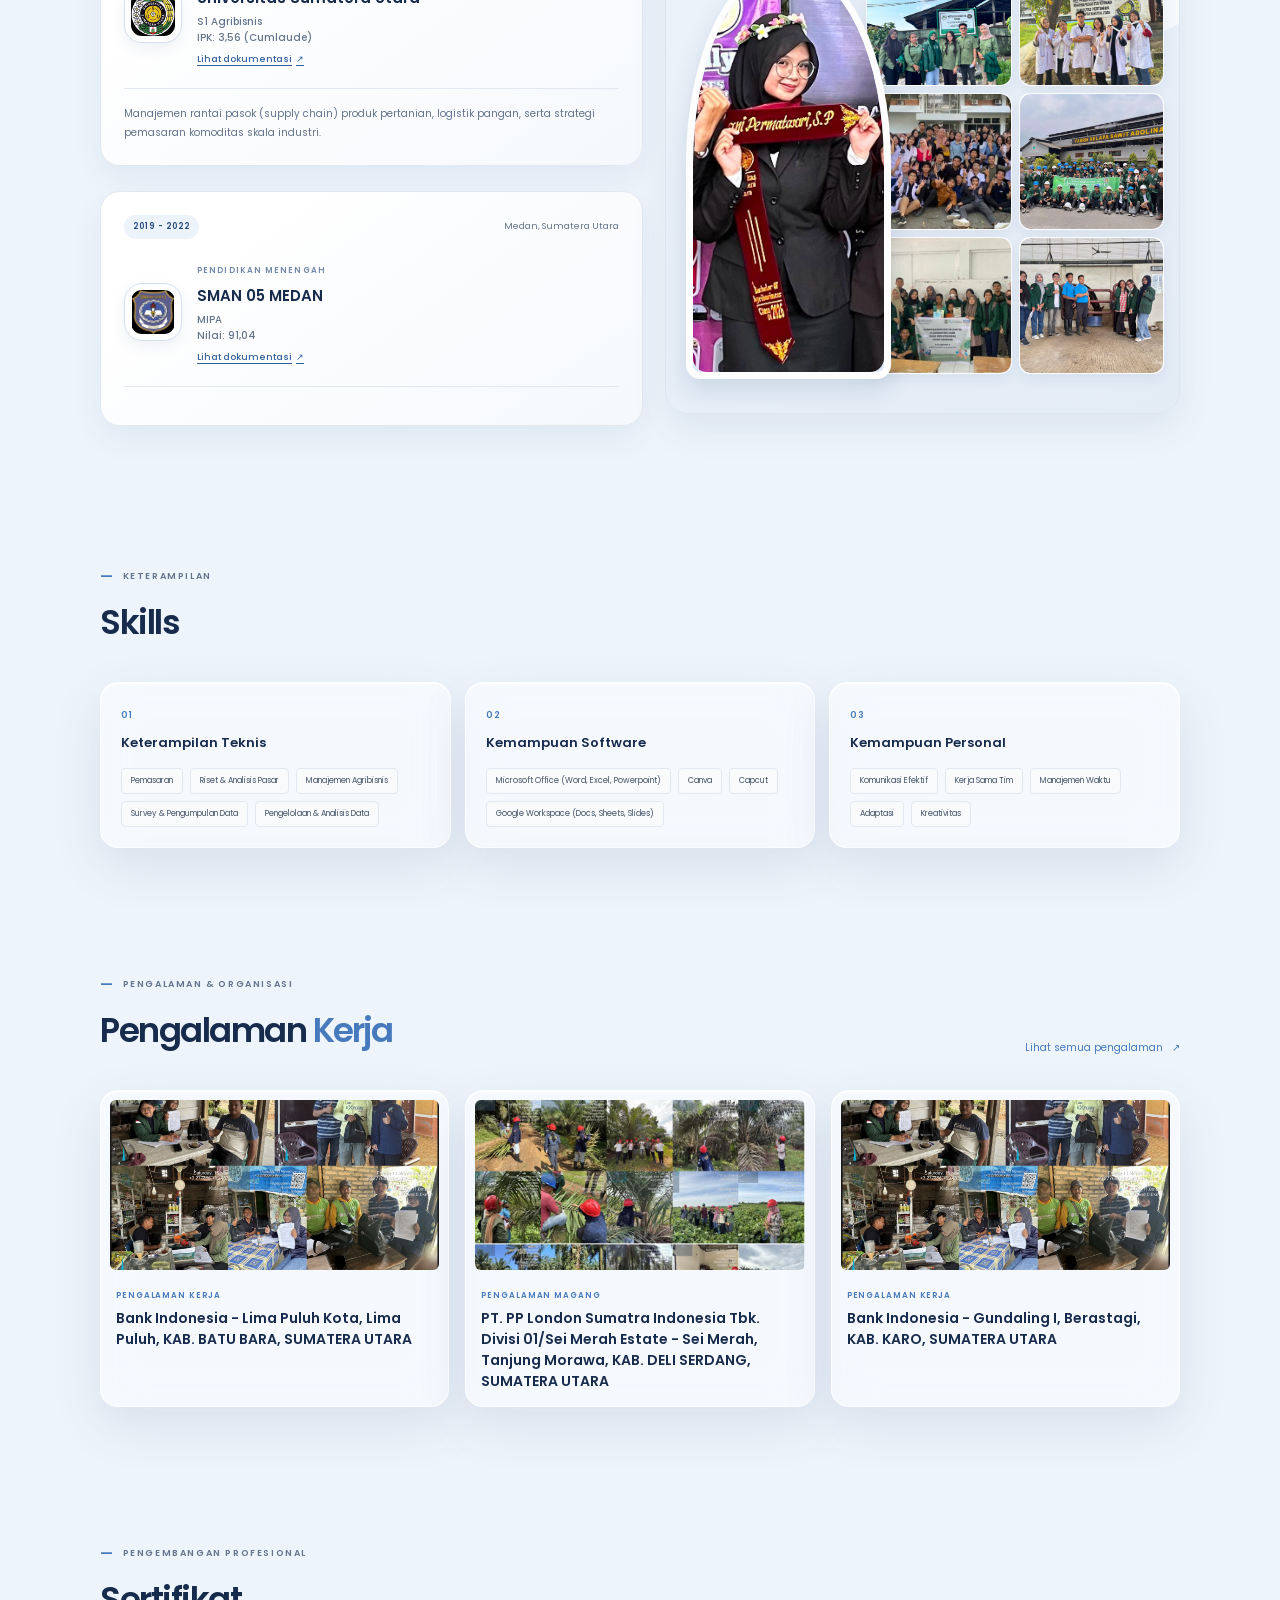
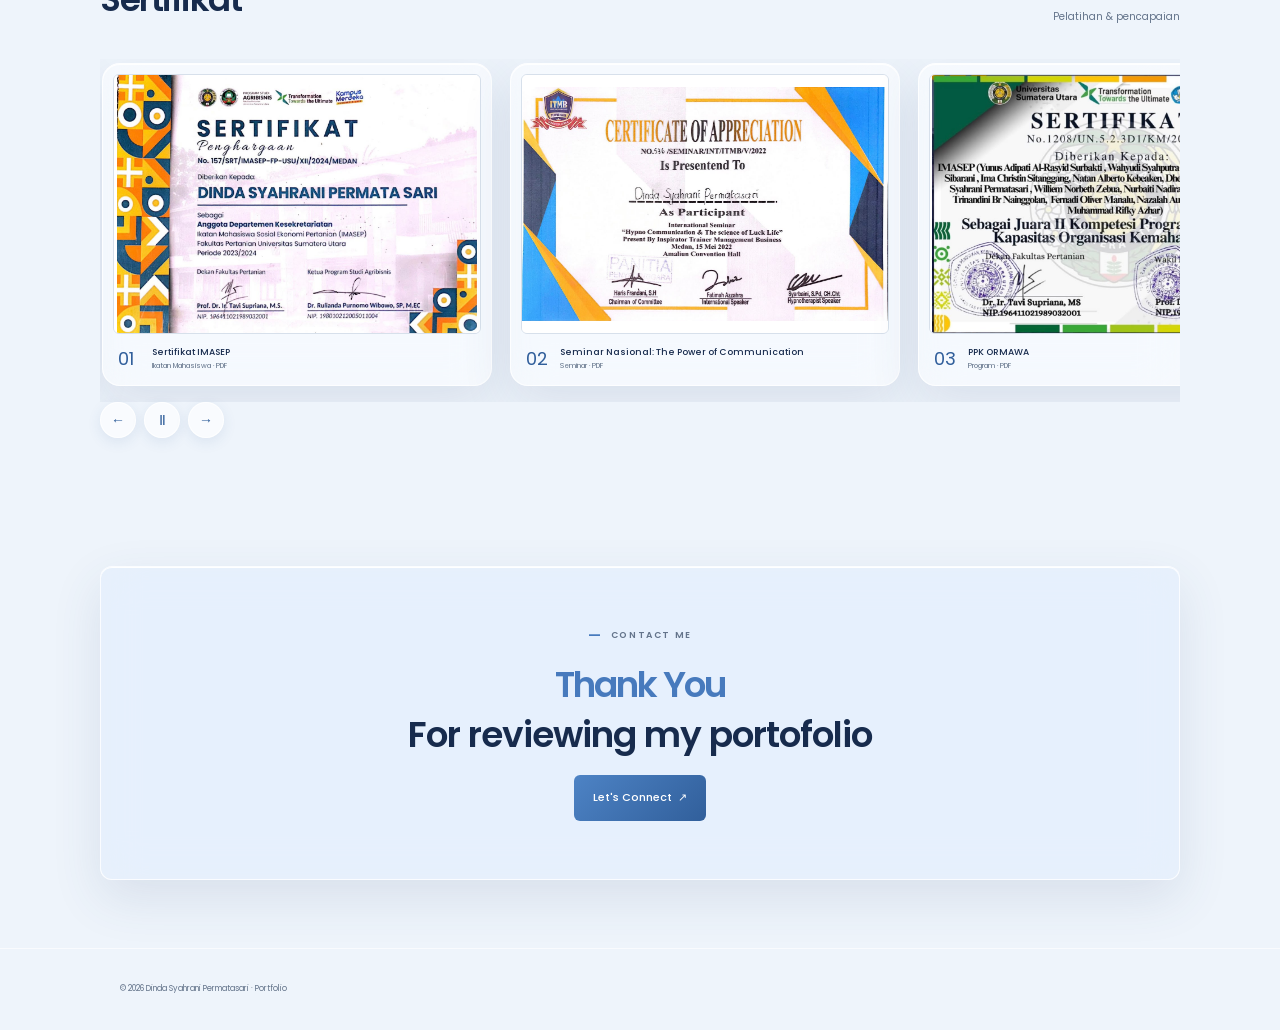
==== commit 8e686a87: "fix" ====
--- a/index.html
+++ b/index.html
@@ -367,7 +367,6 @@
             </a>
           </div>
           <div class="certificate-carousel-controls">
-            <p class="certificate-note">Klik gambar sertifikat untuk membuka PDF lengkap.</p>
             <div class="certificate-carousel-buttons">
               <button class="carousel-button" type="button" data-certificate-prev aria-label="Lihat sertifikat sebelumnya">←</button>
               <button class="carousel-button" type="button" data-certificate-toggle aria-label="Jeda auto slide">Ⅱ</button>
@@ -381,10 +380,8 @@
         <div class="contact-card reveal">
           <span class="contact-flower">✿</span>
           <span class="eyebrow"><span class="sparkle">—</span> CONTACT ME</span>
-          <h2>Mari berdiskusi tentang<br /><span class="pink-text">kesempatan berikutnya.</span></h2>
-          <p>Saya terbuka untuk berdiskusi mengenai posisi dan peluang yang sesuai.</p>
-          <a class="button button-primary" href="mailto:hello@example.com">Hubungi saya <span>↗</span></a>
-          <span class="contact-note">Ganti alamat email ini dengan kontak profesionalmu.</span>
+          <h2><span class="pink-text">Thank You</span><br>For reviewing my portofolio</h2>
+          <a class="button button-primary" href="dindasyahranips12@gmail.com">Let's Connect <span>↗</span></a>
         </div>
       </section>
     </main>
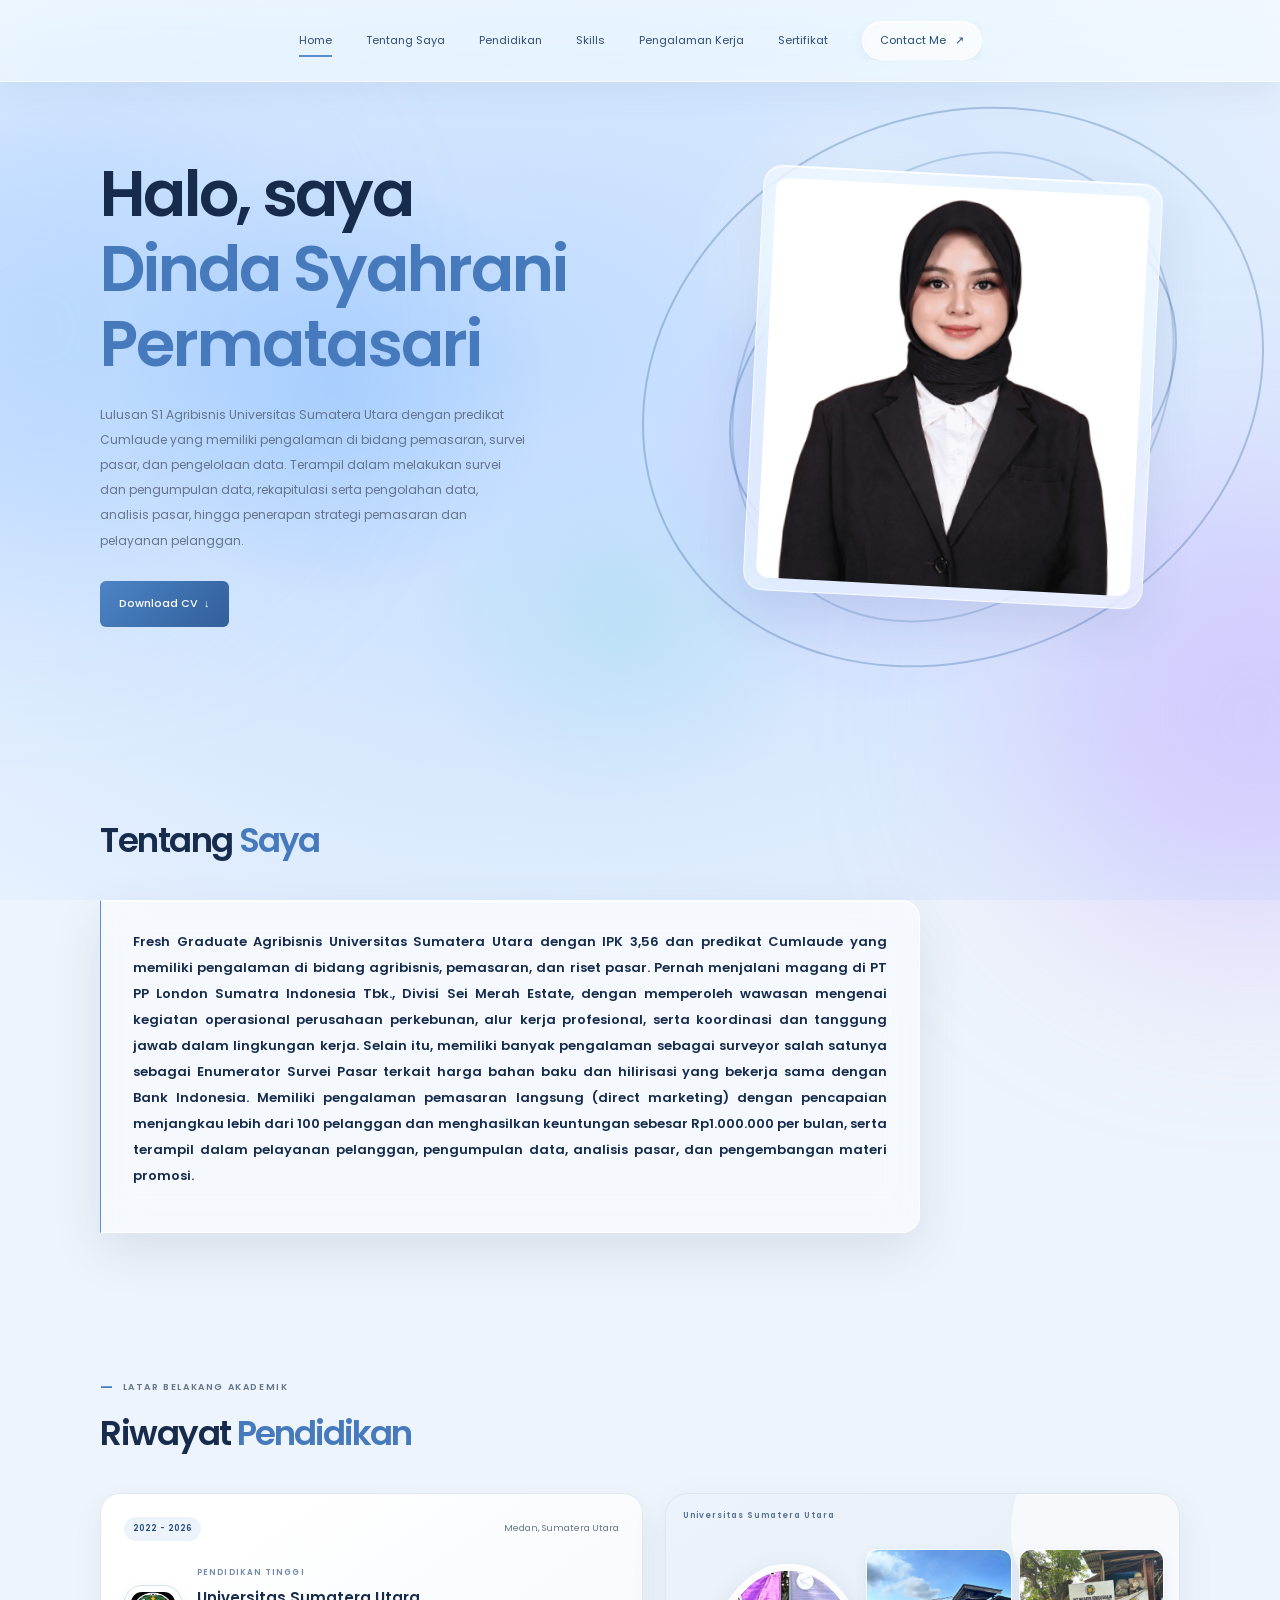
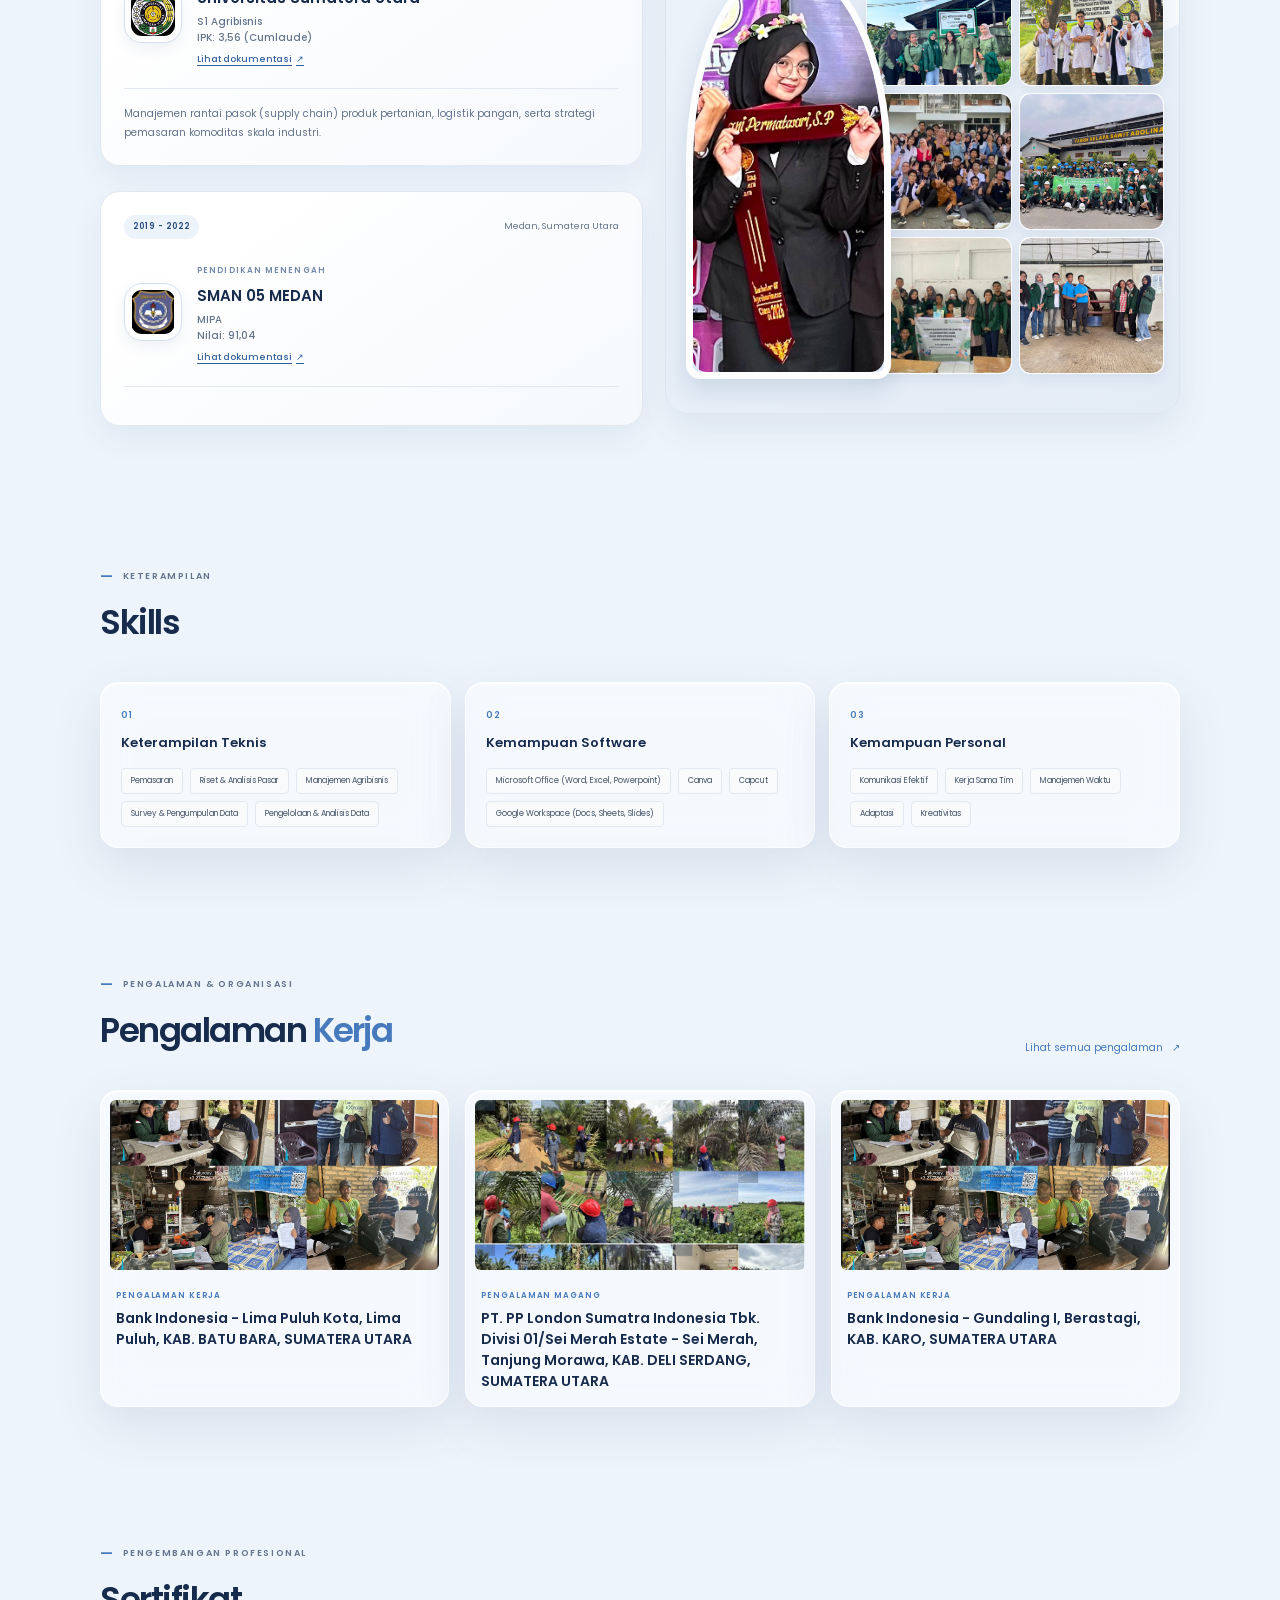
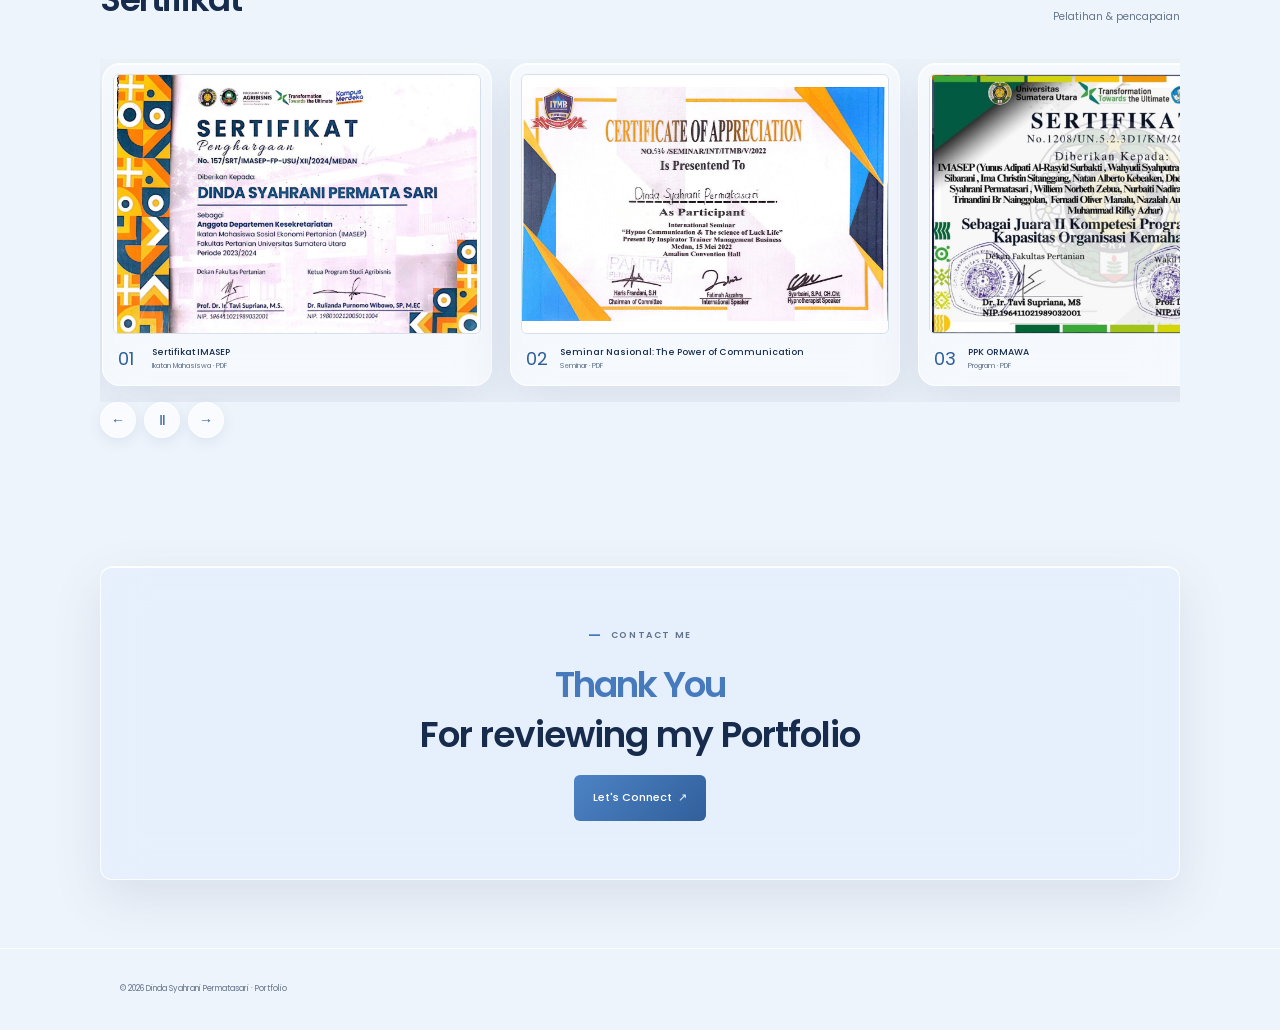
==== commit 579f44fd: "another chnge" ====
--- a/index.html
+++ b/index.html
@@ -380,7 +380,7 @@
         <div class="contact-card reveal">
           <span class="contact-flower">✿</span>
           <span class="eyebrow"><span class="sparkle">—</span> CONTACT ME</span>
-          <h2><span class="pink-text">Thank You</span><br>For reviewing my portofolio</h2>
+          <h2><span class="pink-text">Thank You</span><br>For reviewing my Portfolio</h2>
           <a class="button button-primary" href="dindasyahranips12@gmail.com">Let's Connect <span>↗</span></a>
         </div>
       </section>
